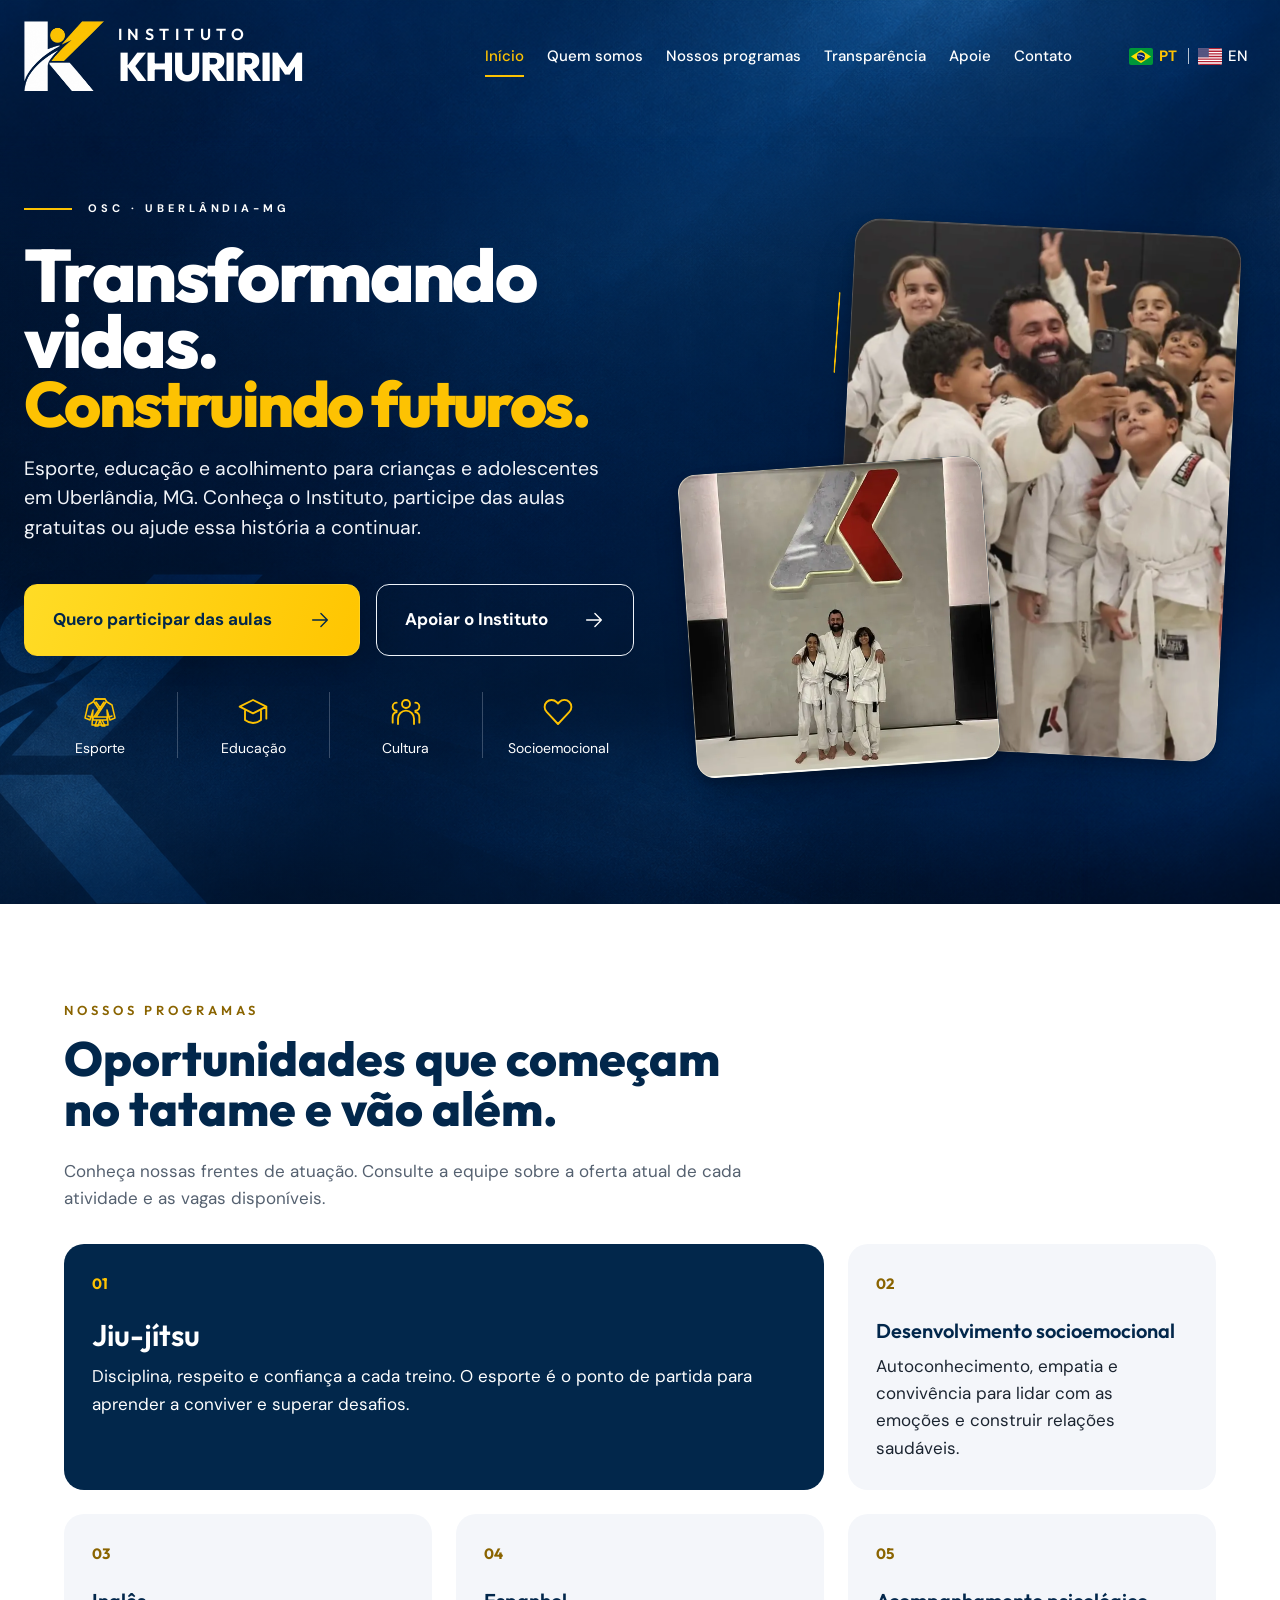
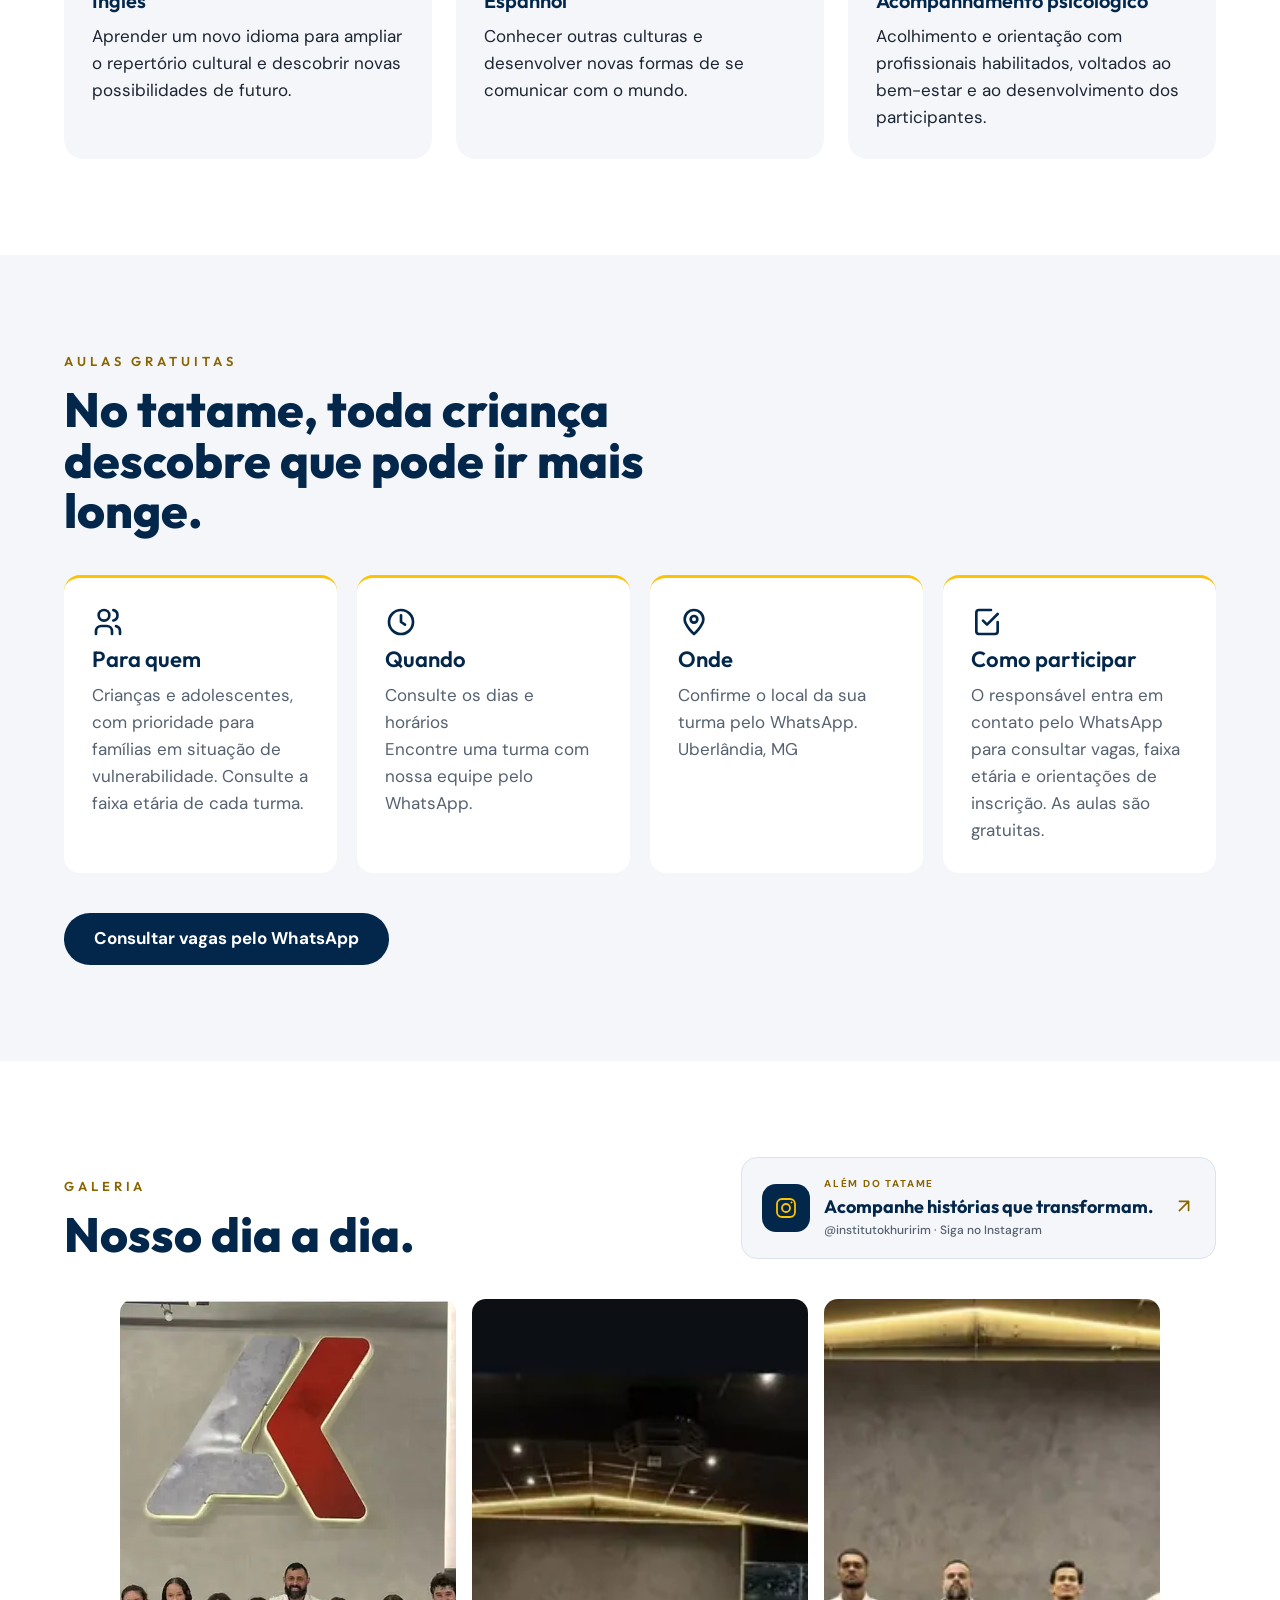
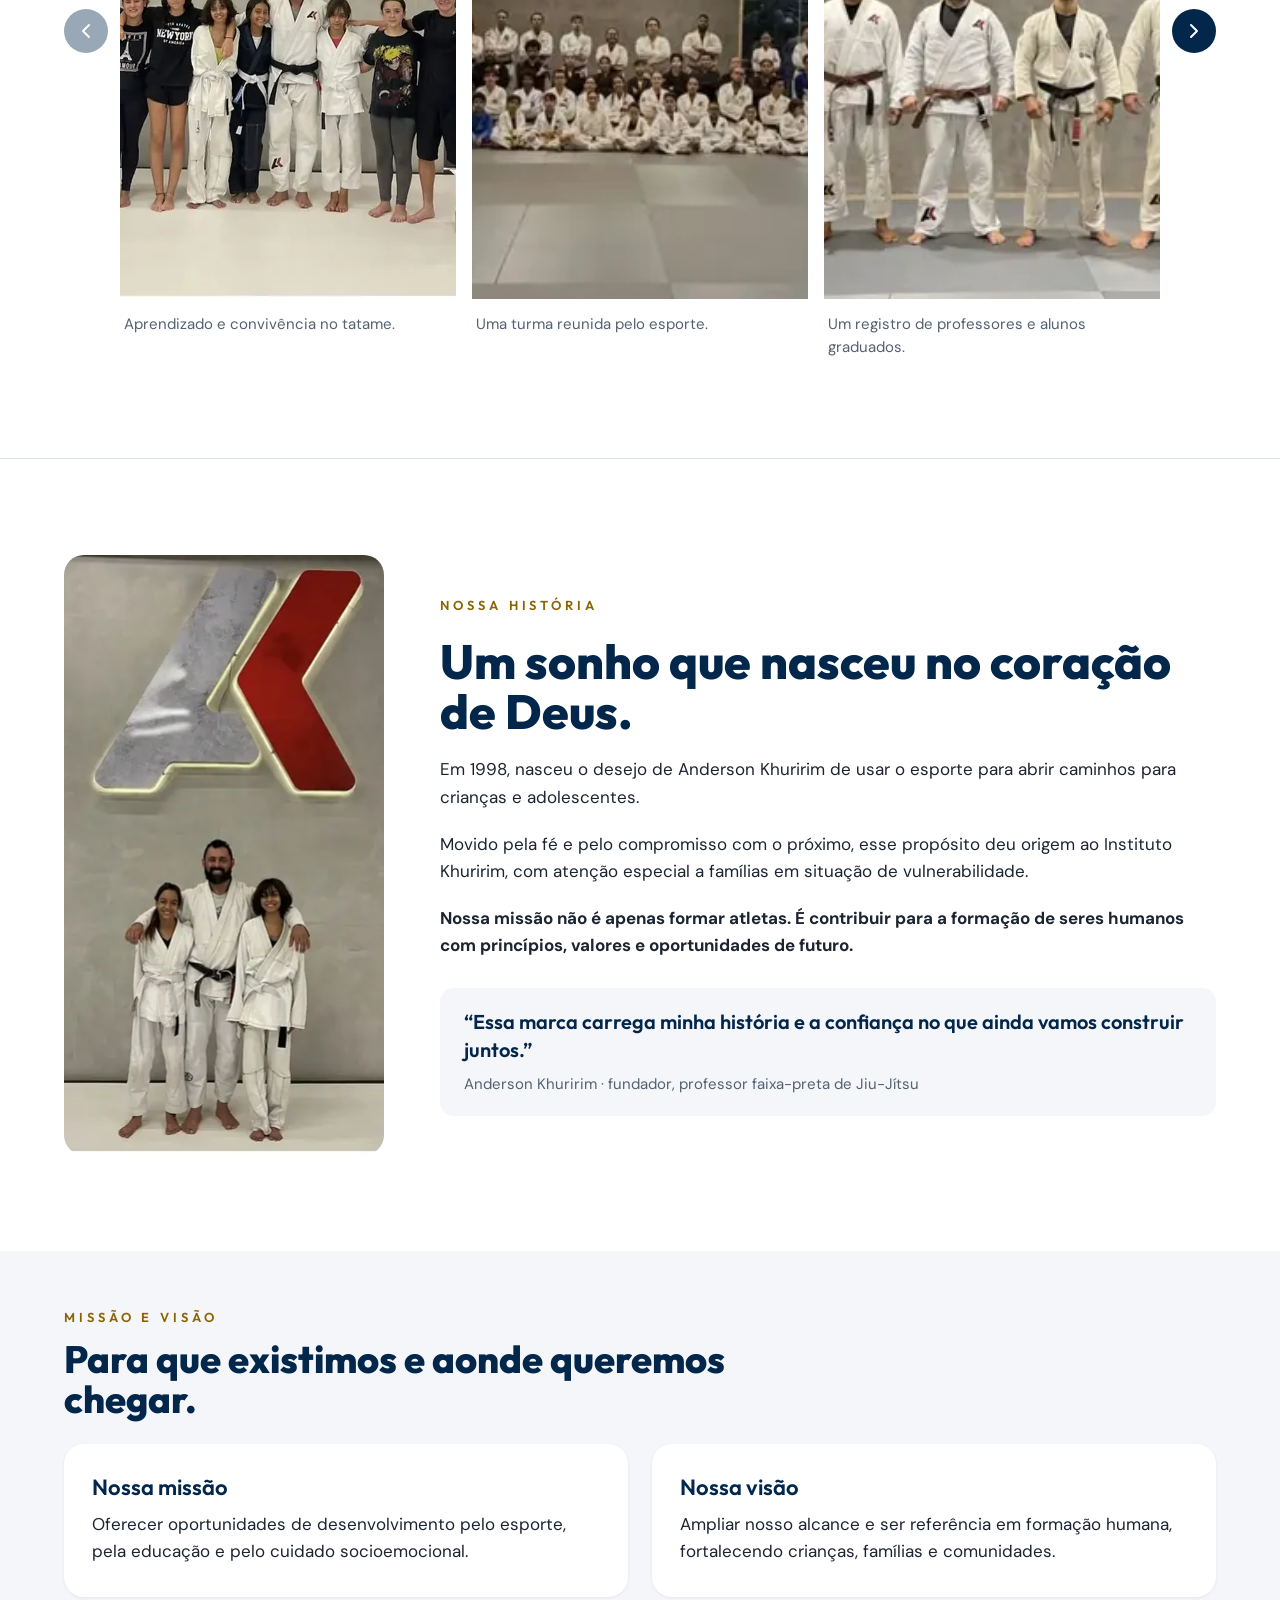
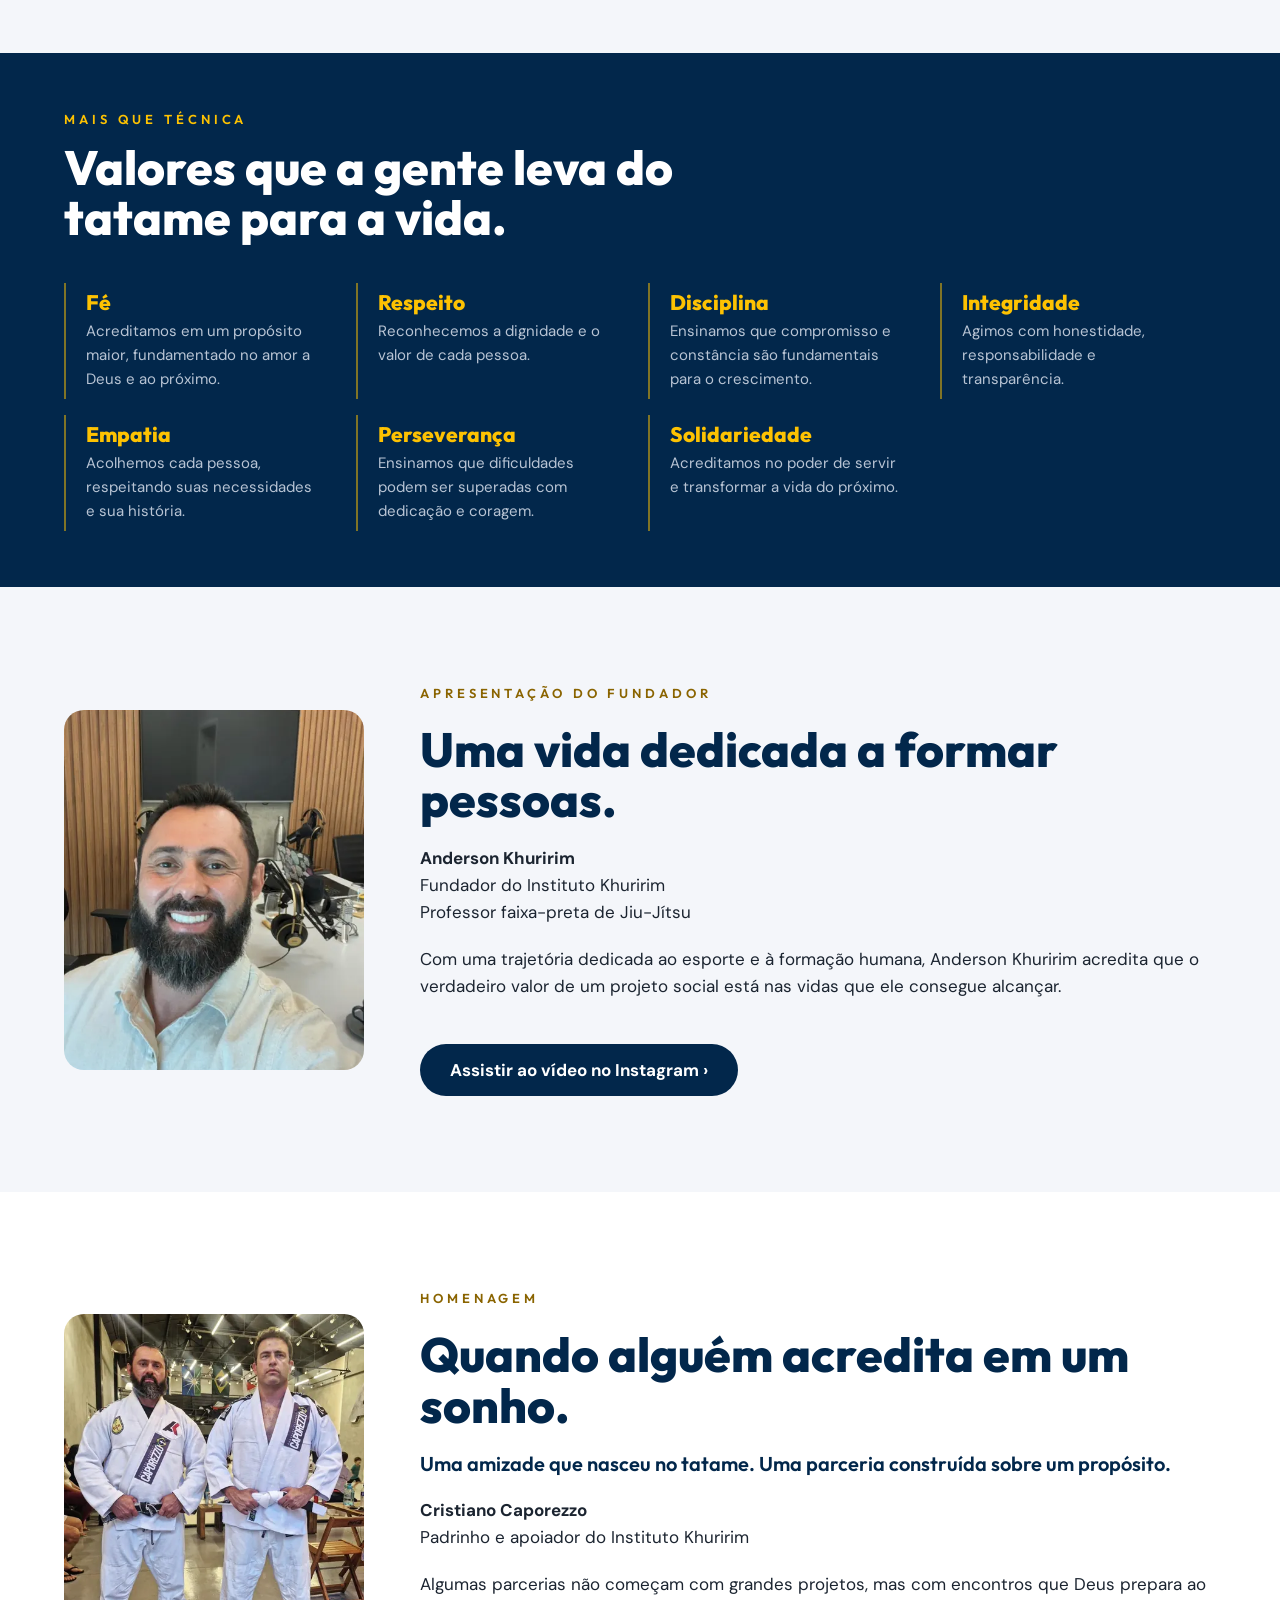
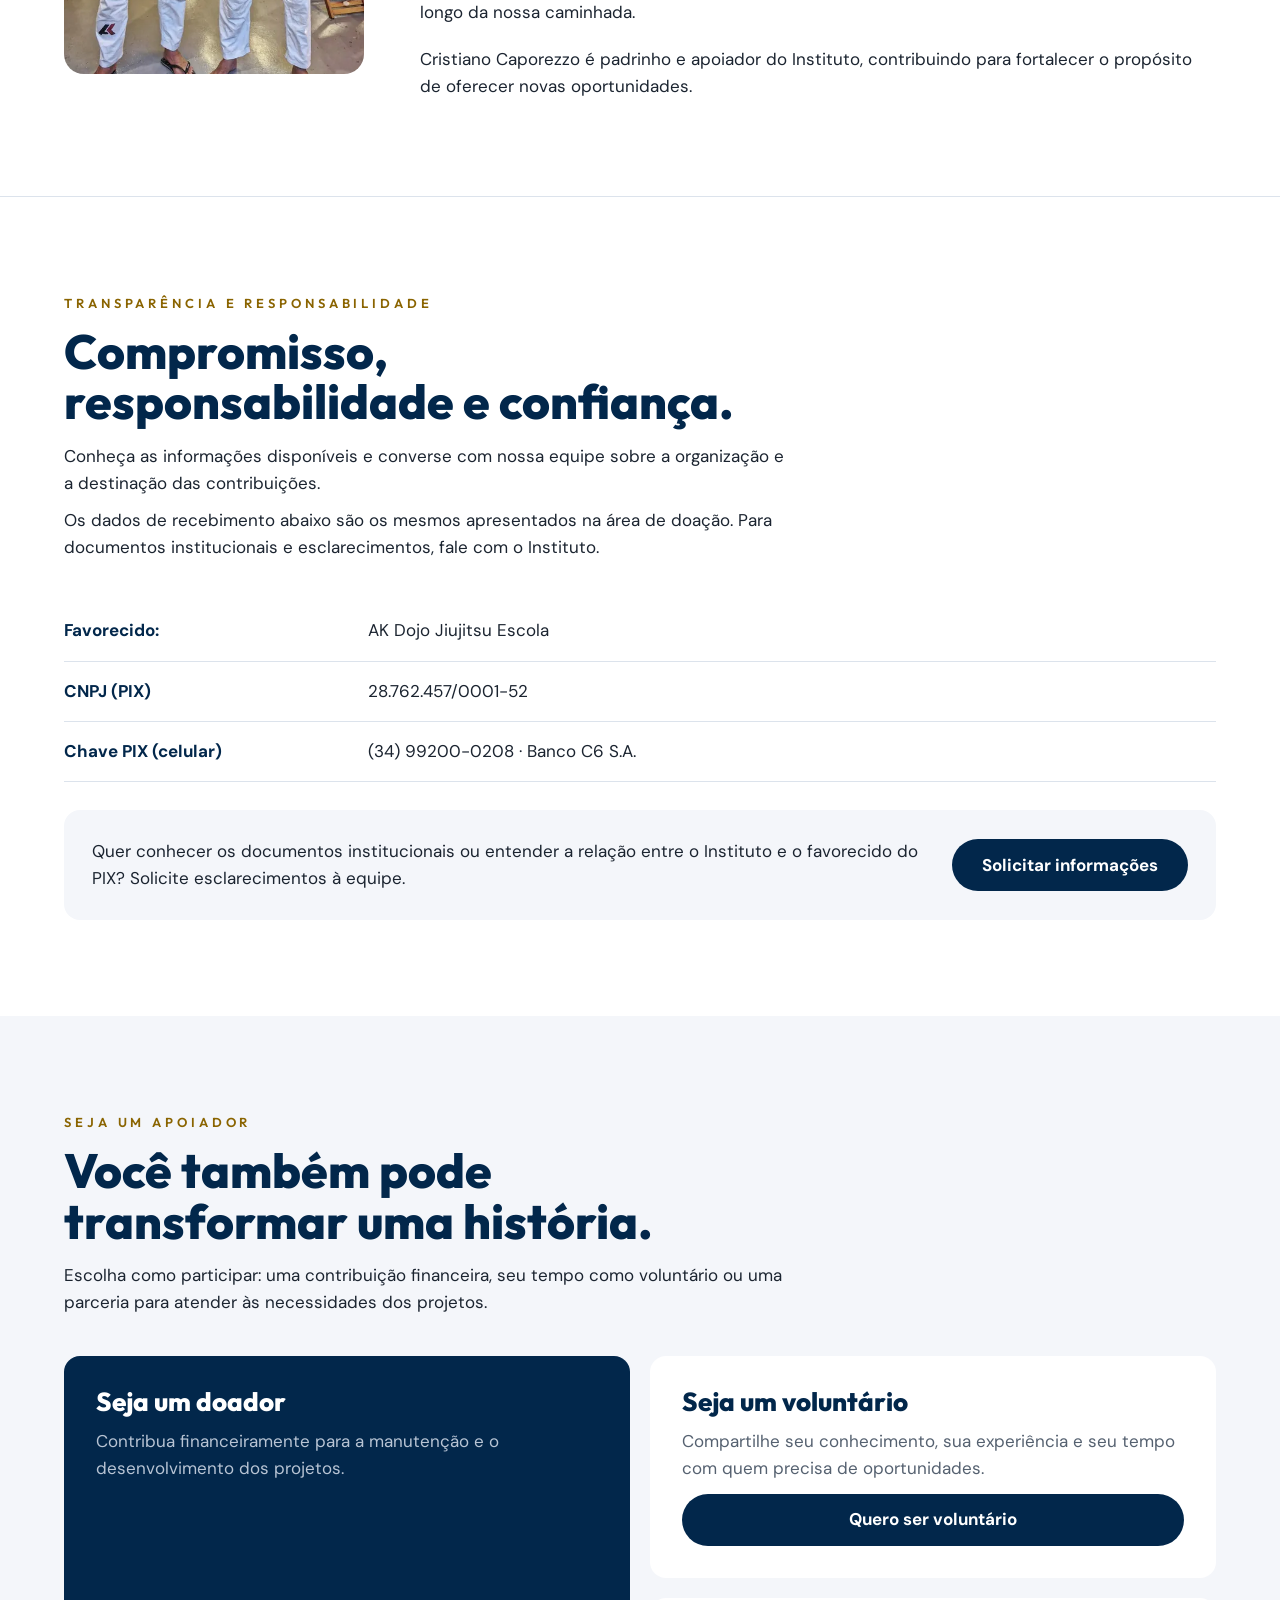
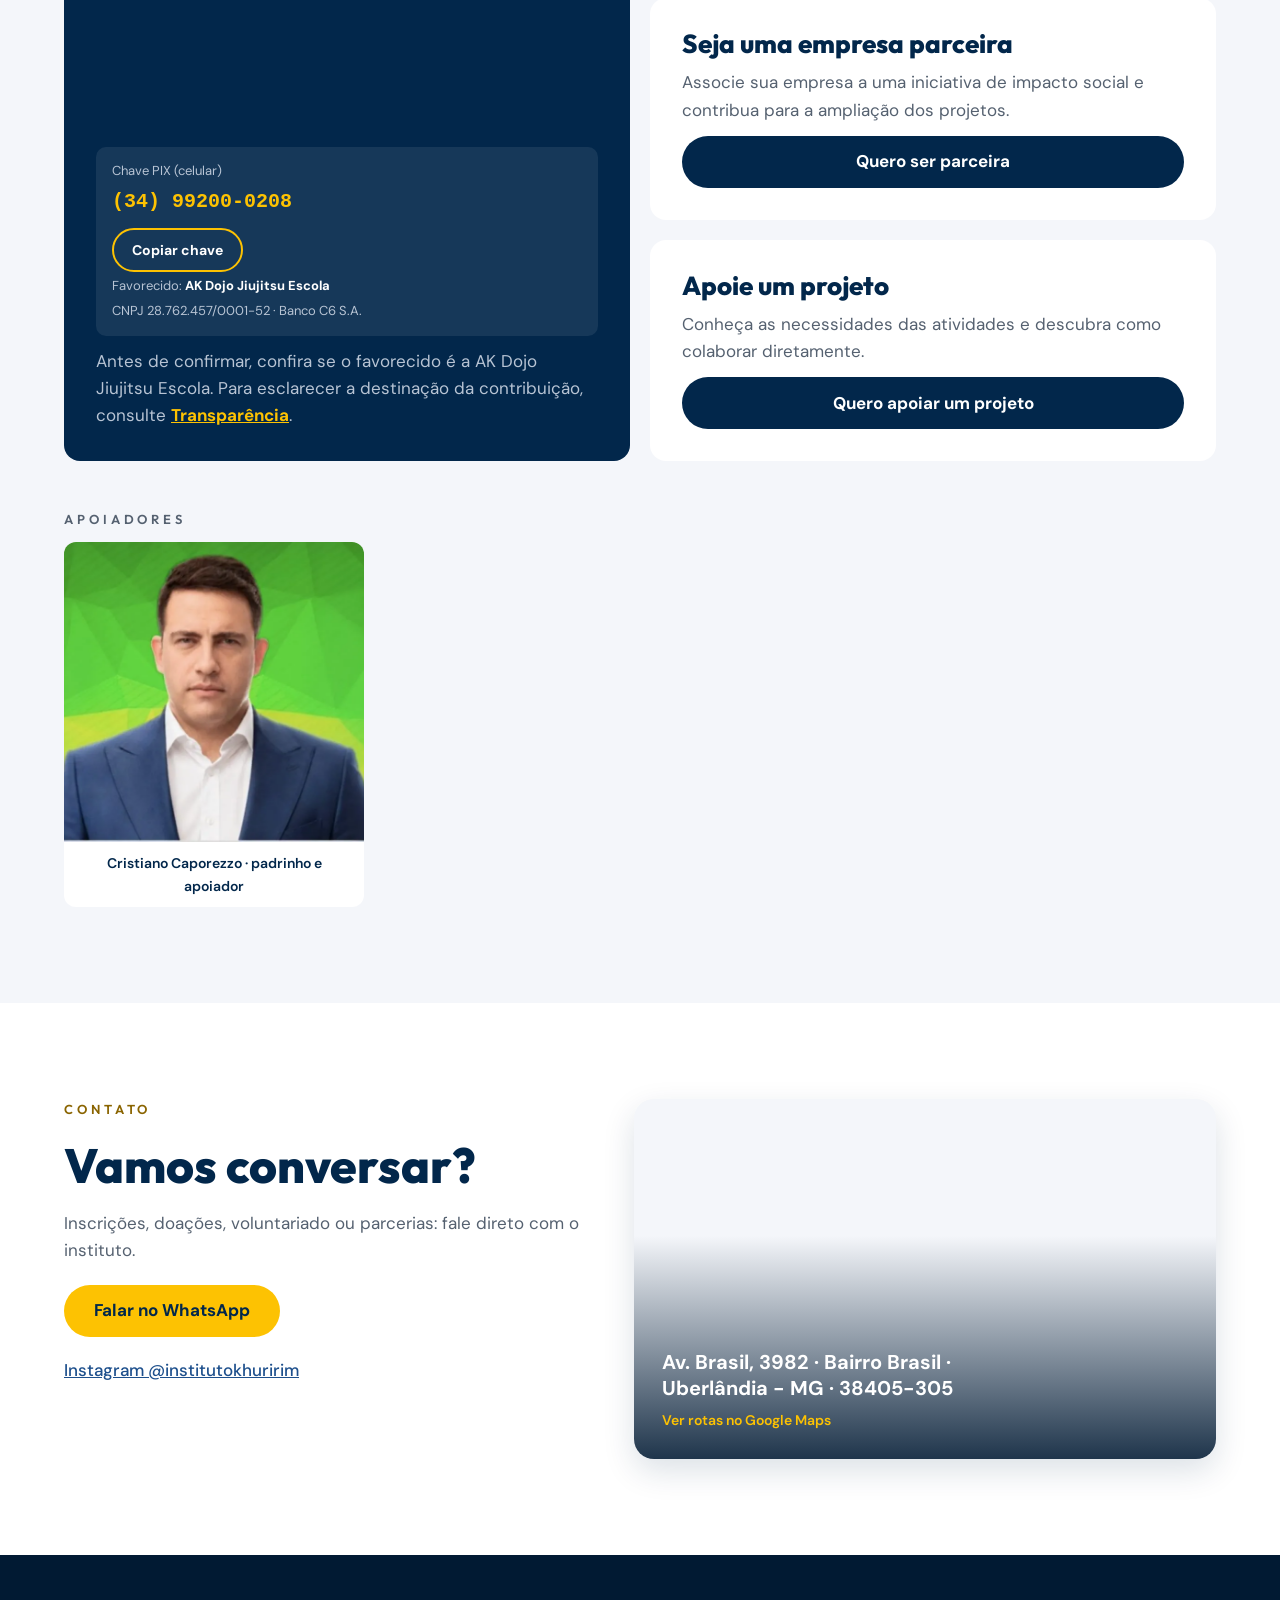
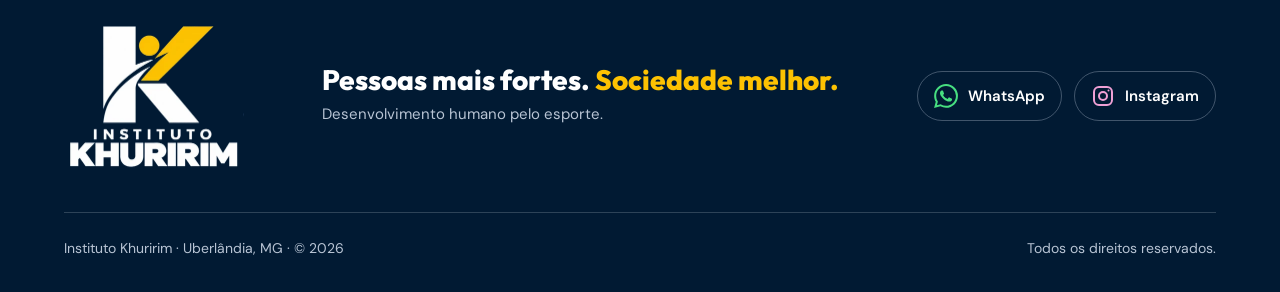
==== index.html @ 62360bbf "Melhora organização e conteúdo das seções do site" ====
<!doctype html>
<html lang="pt-BR"><head>
  <meta charset="utf-8">
  <meta name="viewport" content="width=device-width, initial-scale=1">
  <title data-i18n="text001">Instituto Khuririm · Transformando vidas. Construindo futuros.</title>
  <meta name="description" content="OSC de Uberlândia-MG que usa o esporte, a educação e o desenvolvimento socioemocional para transformar a vida de crianças e adolescentes." data-i18n-content="meta.description">
  <meta name="theme-color" content="#02274B">
  <link rel="canonical" href="https://institutokhuririm.com.br/">

  <!-- Compartilhamento (WhatsApp, Instagram, Facebook, LinkedIn, X) -->
  <meta property="og:type" content="website">
  <meta property="og:site_name" content="Instituto Khuririm">
  <meta property="og:locale" content="pt_BR">
  <meta property="og:url" content="https://institutokhuririm.com.br/">
  <meta property="og:title" content="Instituto Khuririm · Transformando vidas. Construindo futuros.">
  <meta property="og:description" content="Esporte, educação e desenvolvimento socioemocional para crianças e adolescentes em Uberlândia-MG.">
  <meta property="og:image" content="https://institutokhuririm.com.br/assets/img/brand/og-image.jpg">
  <meta property="og:image:width" content="1200">
  <meta property="og:image:height" content="630">
  <meta property="og:image:alt" content="Professores e alunos graduados do Instituto Khuririm no tatame">
  <meta name="twitter:card" content="summary_large_image">

  <link rel="icon" href="assets/img/brand/favicon.png" type="image/png">
  <link rel="apple-touch-icon" href="assets/img/brand/apple-touch-icon.png">
  <script type="application/ld+json">
  {
    "@context": "https://schema.org",
    "@type": "NGO",
    "name": "Instituto Khuririm",
    "url": "https://institutokhuririm.com.br/",
    "logo": "https://institutokhuririm.com.br/assets/img/brand/logo-completa.png",
    "description": "OSC de Uberlândia-MG que usa o esporte, a educação e o desenvolvimento socioemocional para transformar a vida de crianças e adolescentes.",
    "founder": { "@type": "Person", "name": "Anderson Khuririm" },
    "address": { "@type": "PostalAddress", "addressLocality": "Uberlândia", "addressRegion": "MG", "addressCountry": "BR" },
    "sameAs": ["https://www.instagram.com/institutokhuririm/"]
  }
  </script>
  <link rel="preload" href="assets/fonts/outfit.woff2" as="font" type="font/woff2" crossorigin="">
  <link rel="preload" href="assets/fonts/dm-sans.woff2" as="font" type="font/woff2" crossorigin="">
  <link rel="preload" as="image" href="assets/img/photos/primeira-foto.webp" imagesrcset="assets/img/photos/primeira-foto.webp 1200w" imagesizes="(min-width: 1600px) 650px, (max-width: 600px) calc(100vw - 64px), (max-width: 1000px) 70vw, (max-width: 1360px) calc(48vw - 46px), 608px" fetchpriority="high">
  <link rel="stylesheet" href="assets/css/base.css">
  <link rel="stylesheet" href="assets/css/layout.css">
  <link rel="stylesheet" href="assets/css/components.css">
  <link rel="stylesheet" href="assets/css/sections.css">
</head>
<body>
  <a class="skip-link" href="#conteudo" data-i18n="text002">Pular para o conteúdo</a>

  <header class="site-header">
    <div class="container header-inner">
      <a href="#inicio" class="brand">
        <span class="brand-symbol" aria-hidden="true">
          <img src="assets/img/brand/logo-completa.png" alt="" width="510" height="435">
        </span>
        <span class="brand-text"><span class="brand-small">INSTITUTO</span> <span class="brand-big">KHURIRIM</span></span>
      </a>
      <div class="language-switch" role="group" aria-label="Idioma" data-i18n-aria-label="language.label">
        <button type="button" data-language="pt" lang="pt" aria-label="Português" aria-pressed="true">
          <img class="language-flag" src="assets/img/flags/br.svg" alt="" width="24" height="17" aria-hidden="true">
          <span>PT</span>
        </button>
        <button type="button" data-language="en" lang="en" aria-label="English" aria-pressed="false">
          <img class="language-flag" src="assets/img/flags/us.svg" alt="" width="24" height="17" aria-hidden="true">
          <span>EN</span>
        </button>
      </div>
      <button type="button" class="menu-toggle" aria-expanded="false" aria-controls="menu" aria-label="Abrir menu">
        <span></span><span></span><span></span>
      </button>
      <nav id="menu" class="nav" aria-label="Principal" data-i18n-aria-label="accessibility.1">
        <a href="#inicio" data-i18n="text005">Início</a>
        <a href="#sobre" data-i18n="text006">Quem somos</a>
        <a href="#programas" data-i18n="text007">Nossos programas</a>
        <a href="#transparencia" data-i18n="text008">Transparência</a>
        <a href="#apoie" data-i18n="text009">Apoie</a>
        <a href="#contato" data-i18n="text010">Contato</a>
      </nav>
    </div>
  </header>

  <main id="conteudo">

<section id="inicio" class="hero section-dark">
      <div class="container hero-inner">
        <div class="hero-text">
          <p class="kicker kicker-light"><span class="line" aria-hidden="true"></span><span data-i18n="text011">OSC · UBERLÂNDIA-MG</span></p>
          <h1><span data-i18n="text012">Transformando vidas.</span> <span class="hl" data-i18n="text013">Construindo futuros.</span></h1>
          <div class="hero-lead">
            <p data-i18n="text014">Esporte, educação e acolhimento para crianças e adolescentes em Uberlândia, MG.</p>
            <p data-i18n="text015">Conheça o Instituto, participe das aulas gratuitas ou ajude essa história a continuar.</p>
          </div>
          <div class="actions">
            <a href="#aulas" class="btn btn-yellow"><span data-i18n="text016">Quero participar das aulas</span><svg viewBox="0 0 24 24" width="24" height="24" fill="none" stroke="currentColor" stroke-width="1.5" stroke-linecap="round" stroke-linejoin="round" aria-hidden="true" focusable="false"><path d="M4 12h16m-7-7 7 7-7 7"/></svg></a>
            <a href="#apoie" class="btn btn-outline"><span data-i18n="hero.support">Apoiar o Instituto</span><svg viewBox="0 0 24 24" width="24" height="24" fill="none" stroke="currentColor" stroke-width="1.5" stroke-linecap="round" stroke-linejoin="round" aria-hidden="true" focusable="false"><path d="M4 12h16m-7-7 7 7-7 7"/></svg></a>
          </div>
          <div class="hero-pillars" role="group" aria-label="Pilares" data-i18n-aria-label="accessibility.3">
            <ul class="pillars-list">
              <li><svg viewBox="0 0 32 32" width="32" height="32" fill="none" stroke="currentColor" stroke-width="1.5" stroke-linecap="round" stroke-linejoin="round" aria-hidden="true" focusable="false"><path d="m11 3-2 3-5 3-3 13 5 2 3-10-1 15h16l-1-15 3 10 5-2-3-13-5-3-2-3Z"/><path d="M11 3h10M10 6l6 9M22 6 12 21M12 6l5 7M20 6 10 21M9 21h14v3H9zM4 20l3 1m18 0 3-1M13 24l-2 6h3l2-6m0 0 2 6h3l-3-6"/></svg><span data-i18n="text018">Esporte</span></li>
              <li><svg viewBox="0 0 24 24" width="32" height="32" fill="none" stroke="currentColor" stroke-width="1.4" stroke-linecap="round" stroke-linejoin="round" aria-hidden="true" focusable="false"><path d="m2 8 10-5 10 5-10 5L2 8Zm4 3v7c4 3 8 3 12 0v-7M22 8v9"/></svg><span data-i18n="text019">Educação</span></li>
              <li><svg viewBox="0 0 24 24" width="32" height="32" fill="none" stroke="currentColor" stroke-width="1.4" stroke-linecap="round" stroke-linejoin="round" aria-hidden="true" focusable="false"><circle cx="12" cy="6" r="3"/><path d="M6 21v-4a6 6 0 0 1 12 0v4M5 5a3 3 0 0 0 0 6m14-6a3 3 0 0 1 0 6M2 20v-4a4 4 0 0 1 3-4m17 8v-4a4 4 0 0 0-3-4"/></svg><span data-i18n="text020">Cultura</span></li>
              <li><svg viewBox="0 0 24 24" width="32" height="32" fill="none" stroke="currentColor" stroke-width="1.4" stroke-linecap="round" stroke-linejoin="round" aria-hidden="true" focusable="false"><path d="M20.5 4.5a5.2 5.2 0 0 0-7.4 0L12 5.6l-1.1-1.1a5.2 5.2 0 0 0-7.4 7.4L12 21l8.5-9.1a5.2 5.2 0 0 0 0-7.4Z"/></svg><span data-i18n="text021">Socioemocional</span></li>
            </ul>
          </div>
        </div>
        <!-- Integração futura: trocar somente os src/srcset após validar os novos arquivos. -->
        <div class="hero-media">
          <span class="hero-frame" aria-hidden="true"></span>
          <div class="hero-photo hero-photo-main">
            <img src="assets/img/photos/primeira-foto.webp" srcset="assets/img/photos/primeira-foto.webp 1200w" sizes="(min-width: 1600px) 650px, (max-width: 600px) calc(100vw - 64px), (max-width: 1000px) 70vw, (max-width: 1360px) calc(48vw - 46px), 608px" alt="Professor do Instituto Khuririm tira uma selfie com crianças de kimono no tatame" width="1200" height="1099" fetchpriority="high" data-i18n-alt="accessibility.2">
          </div>
          <div class="hero-photo hero-photo-secondary">
            <img src="assets/img/photos/sobre-600.webp" alt="Professor faixa-preta com duas alunas de kimono diante do logotipo da academia" width="600" height="599" data-i18n-alt="accessibility.4">
          </div>
        </div>
      </div>
    </section>

<section id="programas" class="section">
      <div class="container">
        <header class="section-head">
          <p class="kicker" data-i18n="text086">NOSSOS PROGRAMAS</p>
          <h2 data-i18n="text087">Oportunidades que começam no tatame e vão além.</h2>
        </header>
        <p class="programs-intro" data-i18n="programs.availability">Conheça nossas frentes de atuação. Consulte a equipe sobre a oferta atual de cada atividade e as vagas disponíveis.</p>
        <div class="programs">
          <article class="mv-card">
            <span class="program-number" aria-hidden="true">01</span><h3 data-i18n="text088">Jiu-jítsu</h3>
            <p data-i18n="text089">Disciplina, respeito e confiança a cada treino. O esporte é o ponto de partida para aprender a conviver e superar desafios.</p></article>
          <article class="mv-card">
            <span class="program-number" aria-hidden="true">02</span><h3 data-i18n="text092">Desenvolvimento socioemocional</h3>
            <p data-i18n="text093">Autoconhecimento, empatia e convivência para lidar com as emoções e construir relações saudáveis.</p></article>
          <article class="mv-card">
            <span class="program-number" aria-hidden="true">03</span><h3 data-i18n="text096">Inglês</h3>
            <p data-i18n="text097">Aprender um novo idioma para ampliar o repertório cultural e descobrir novas possibilidades de futuro.</p></article>
          <article class="mv-card">
            <span class="program-number" aria-hidden="true">04</span><h3 data-i18n="text099">Espanhol</h3>
            <p data-i18n="text100">Conhecer outras culturas e desenvolver novas formas de se comunicar com o mundo.</p></article>
          <article class="mv-card">
            <span class="program-number" aria-hidden="true">05</span><h3 data-i18n="text102">Acompanhamento psicológico</h3>
            <p data-i18n="text103">Acolhimento e orientação com profissionais habilitados, voltados ao bem-estar e ao desenvolvimento dos participantes.</p></article>
        </div>
      </div>
    </section>

<section id="aulas" class="section section-mist">
      <div class="container">
        <header class="section-head">
          <p class="kicker" data-i18n="text105">AULAS GRATUITAS</p>
          <h2 data-i18n="text106">No tatame, toda criança descobre que pode ir mais longe.</h2>
        </header>
        <div class="cards">
          <article class="card">
            <svg viewBox="0 0 24 24" aria-hidden="true"><circle cx="9" cy="7" r="4"></circle><path d="M3 21v-2a4 4 0 0 1 4-4h4a4 4 0 0 1 4 4v2"></path><path d="M16 3.1a4 4 0 0 1 0 7.8"></path><path d="M21 21v-2a4 4 0 0 0-3-3.9"></path></svg>
            <h3 data-i18n="text107">Para quem</h3>
            <p data-i18n="text108">Crianças e adolescentes, com prioridade para famílias em situação de vulnerabilidade. Consulte a faixa etária de cada turma.</p>
          </article>
          <article class="card">
            <svg viewBox="0 0 24 24" aria-hidden="true"><circle cx="12" cy="12" r="9"></circle><path d="M12 7v5l3 2"></path></svg>
            <h3 data-i18n="text109">Quando</h3>
            <p><span data-i18n="text110">Consulte os dias e horários</span><br><span data-i18n="text111">Encontre uma turma com nossa equipe pelo WhatsApp.</span></p>
          </article>
          <article class="card">
            <svg viewBox="0 0 24 24" aria-hidden="true"><path d="M12 21s-7-6.2-7-11a7 7 0 0 1 14 0c0 4.8-7 11-7 11z"></path><circle cx="12" cy="10" r="2.5"></circle></svg>
            <h3 data-i18n="text112">Onde</h3>
            <p><span data-i18n="text113">Confirme o local da sua turma pelo WhatsApp.</span><br>Uberlândia, MG</p>
          </article>
          <article class="card">
            <svg viewBox="0 0 24 24" aria-hidden="true"><path d="M9 11l3 3 8-8"></path><path d="M20 12v7a2 2 0 0 1-2 2H6a2 2 0 0 1-2-2V5a2 2 0 0 1 2-2h9"></path></svg>
            <h3 data-i18n="text115">Como participar</h3>
            <p data-i18n="text116">O responsável entra em contato pelo WhatsApp para consultar vagas, faixa etária e orientações de inscrição. As aulas são gratuitas.</p>
          </article>
        </div>
        <a href="https://wa.me/5534992000208?text=Ol%C3%A1%21%20Quero%20inscrever%20uma%20crian%C3%A7a%20nas%20aulas%20do%20Instituto%20Khuririm." class="btn btn-navy" target="_blank" rel="noopener" data-i18n="text117">Consultar vagas pelo WhatsApp</a>
      </div>
    </section>

<section id="galeria" class="section">
      <div class="container">
        <header class="section-head section-head-row">
          <div>
            <p class="kicker" data-i18n="text118">GALERIA</p>
            <h2 data-i18n="text119">Nosso dia a dia.</h2>
          </div>
          <a class="gallery-instagram" href="https://www.instagram.com/institutokhuririm/" target="_blank" rel="noopener">
            <span class="gallery-instagram-icon" aria-hidden="true">
              <svg viewBox="0 0 24 24" width="24" height="24" fill="none" stroke="currentColor" stroke-width="1.8"><rect x="3" y="3" width="18" height="18" rx="5"></rect><circle cx="12" cy="12" r="4"></circle><circle cx="17.5" cy="6.5" r="1" fill="currentColor" stroke="none"></circle></svg>
            </span>
            <span class="gallery-instagram-copy">
              <span class="gallery-instagram-eyebrow" data-i18n="gallery.socialLabel">ALÉM DO TATAME</span>
              <span class="gallery-instagram-title" data-i18n="text120">Acompanhe histórias que transformam.</span>
              <span class="gallery-instagram-profile">@institutokhuririm <span aria-hidden="true">·</span> <span data-i18n="gallery.socialAction">Siga no Instagram</span></span>
            </span>
            <span class="gallery-instagram-arrow" aria-hidden="true"><svg viewBox="0 0 24 24" width="22" height="22" fill="none" stroke="currentColor" stroke-width="1.8" stroke-linecap="round" stroke-linejoin="round"><path d="M7 17 17 7M7 7h10v10"></path></svg></span>
          </a>
        </header>
        <div class="gallery-carousel" role="region" aria-label="Carrossel da galeria" data-i18n-aria-label="gallery.carousel">
          <button class="gallery-arrow" type="button" data-gallery-direction="-1" aria-label="Fotos anteriores" data-i18n-aria-label="gallery.previous">
            <svg viewBox="0 0 24 24" width="24" height="24" fill="none" stroke="currentColor" stroke-width="2" stroke-linecap="round" stroke-linejoin="round" aria-hidden="true"><path d="m15 18-6-6 6-6"></path></svg>
          </button>
          <div class="gallery" id="gallery-track">
            <div class="gallery-slide"><button class="gallery-image-button" type="button" aria-label="Ampliar foto" data-i18n-aria-label="gallery.openImage"><img src="assets/img/gallery/galeria-1.webp" srcset="assets/img/gallery/galeria-1-600.webp 600w, assets/img/gallery/galeria-1.webp 1200w" sizes="(max-width: 600px) 100vw, (max-width: 1000px) 50vw, 300px" alt="Professor e alunos do instituto posam juntos diante do logotipo da academia" width="480" height="600" loading="lazy" data-i18n-alt="accessibility.7"></button><p class="gallery-caption" data-i18n="gallery.caption0">Aprendizado e convivência no tatame.</p></div>
            <div class="gallery-slide"><button class="gallery-image-button" type="button" aria-label="Ampliar foto" data-i18n-aria-label="gallery.openImage"><img src="assets/img/gallery/galeria-2.webp" srcset="assets/img/gallery/galeria-2-600.webp 600w, assets/img/gallery/galeria-2.webp 1200w" sizes="(max-width: 600px) 100vw, (max-width: 1000px) 50vw, 300px" alt="Turma grande de alunos de kimono sentados no tatame" width="480" height="600" loading="lazy" data-i18n-alt="accessibility.8"></button><p class="gallery-caption" data-i18n="gallery.caption1">Uma turma reunida pelo esporte.</p></div>
            <div class="gallery-slide"><button class="gallery-image-button" type="button" aria-label="Ampliar foto" data-i18n-aria-label="gallery.openImage"><img src="assets/img/gallery/galeria-3.webp" srcset="assets/img/gallery/galeria-3-600.webp 600w, assets/img/gallery/galeria-3.webp 1200w" sizes="(max-width: 600px) 100vw, (max-width: 1000px) 50vw, 300px" alt="Professores e alunos graduados do instituto, de kimono, lado a lado no tatame" width="480" height="600" loading="lazy" data-i18n-alt="accessibility.9"></button><p class="gallery-caption" data-i18n="gallery.caption2">Um registro de professores e alunos graduados.</p></div>
            <div class="gallery-slide"><button class="gallery-image-button" type="button" aria-label="Ampliar foto" data-i18n-aria-label="gallery.openImage"><img src="assets/img/gallery/galeria-4.webp" srcset="assets/img/gallery/galeria-4-600.webp 600w, assets/img/gallery/galeria-4.webp 1200w" sizes="(max-width: 600px) 100vw, (max-width: 1000px) 50vw, 300px" alt="Professor sorridente com crianças de kimono em uma selfie" width="480" height="600" loading="lazy" data-i18n-alt="accessibility.10"></button><p class="gallery-caption" data-i18n="gallery.caption3">Proximidade que faz parte de cada treino.</p></div>
          </div>
          <button class="gallery-arrow" type="button" data-gallery-direction="1" aria-label="Próximas fotos" data-i18n-aria-label="gallery.next">
            <svg viewBox="0 0 24 24" width="24" height="24" fill="none" stroke="currentColor" stroke-width="2" stroke-linecap="round" stroke-linejoin="round" aria-hidden="true"><path d="m9 18 6-6-6-6"></path></svg>
          </button>
        </div>
        <dialog class="gallery-lightbox" aria-label="Imagem ampliada" data-i18n-aria-label="gallery.lightbox">
          <button class="gallery-lightbox-close" type="button" aria-label="Fechar imagem" data-i18n-aria-label="gallery.close">×</button>
          <img class="gallery-lightbox-image" alt="">
        </dialog>
      </div>
    </section>

<section id="sobre" class="section">
      <div class="container split">
        <div class="split-media">
          <img src="assets/img/photos/sobre.webp" srcset="assets/img/photos/sobre-600.webp 600w, assets/img/photos/sobre.webp 1200w" sizes="(max-width: 860px) 100vw, 480px" alt="Professor faixa-preta com duas alunas de kimono diante do logotipo da academia" width="480" height="600" loading="lazy" data-i18n-alt="accessibility.4">
        </div>
        <div class="split-text">
          <p class="kicker" data-i18n="text023">NOSSA HISTÓRIA</p>
          <h2 data-i18n="text024">Um sonho que nasceu no coração de Deus.</h2>
          <p data-i18n="text026">Em 1998, nasceu o desejo de Anderson Khuririm de usar o esporte para abrir caminhos para crianças e adolescentes.</p>
          <p data-i18n="text027">Movido pela fé e pelo compromisso com o próximo, esse propósito deu origem ao Instituto Khuririm, com atenção especial a famílias em situação de vulnerabilidade.</p>
          <p><strong data-i18n="text031">Nossa missão não é apenas formar atletas. É contribuir para a formação de seres humanos com princípios, valores e oportunidades de futuro.</strong></p>
          <blockquote class="quote">
            <p data-i18n="text032">“Essa marca carrega minha história e a confiança no que ainda vamos construir juntos.”</p>
            <cite data-i18n="text033">Anderson Khuririm · fundador, professor faixa-preta de Jiu-Jítsu</cite>
          </blockquote>
        </div>
      </div>
    </section>

<section id="missao" class="section section-mist">
      <div class="container">
        <header class="section-head">
          <p class="kicker" data-i18n="text034">MISSÃO E VISÃO</p>
          <h2 data-i18n="text035">Para que existimos e aonde queremos chegar.</h2>
          </header>
        <div class="mv">
          <article class="mv-card">
            <h3 data-i18n="text038">Nossa missão</h3>
            <p data-i18n="text039">Oferecer oportunidades de desenvolvimento pelo esporte, pela educação e pelo cuidado socioemocional.</p>
          </article>
          <article class="mv-card">
            <h3 data-i18n="text040">Nossa visão</h3>
            <p data-i18n="text041">Ampliar nosso alcance e ser referência em formação humana, fortalecendo crianças, famílias e comunidades.</p>
          </article>
        </div>
      </div>
    </section>

<section id="valores" class="section section-dark">
      <div class="container">
        <header class="section-head">
          <p class="kicker kicker-yellow" data-i18n="text042">MAIS QUE TÉCNICA</p>
          <h2 data-i18n="text043">Valores que a gente leva do tatame para a vida.</h2>
        </header>
        <div class="values">
          <div class="value"><h3 data-i18n="text044">Fé</h3><p data-i18n="text045">Acreditamos em um propósito maior, fundamentado no amor a Deus e ao próximo.</p></div>
          <div class="value"><h3 data-i18n="text046">Respeito</h3><p data-i18n="text047">Reconhecemos a dignidade e o valor de cada pessoa.</p></div>
          <div class="value"><h3 data-i18n="text048">Disciplina</h3><p data-i18n="text049">Ensinamos que compromisso e constância são fundamentais para o crescimento.</p></div>
          <div class="value"><h3 data-i18n="text050">Integridade</h3><p data-i18n="text051">Agimos com honestidade, responsabilidade e transparência.</p></div>
          <div class="value"><h3 data-i18n="text052">Empatia</h3><p data-i18n="text053">Acolhemos cada pessoa, respeitando suas necessidades e sua história.</p></div>
          <div class="value"><h3 data-i18n="text054">Perseverança</h3><p data-i18n="text055">Ensinamos que dificuldades podem ser superadas com dedicação e coragem.</p></div>
          <div class="value"><h3 data-i18n="text056">Solidariedade</h3><p data-i18n="text057">Acreditamos no poder de servir e transformar a vida do próximo.</p></div>
        </div>
      </div>
    </section>

<section id="fundador" class="section section-mist">
      <div class="container split">
        <div class="split-media">
          <img src="assets/img/photos/fundador.webp" srcset="assets/img/photos/fundador-600.webp 600w, assets/img/photos/fundador.webp 1200w" sizes="(max-width: 860px) 100vw, 480px" alt="Anderson Khuririm, fundador do Instituto Khuririm, sorrindo" width="480" height="600" loading="lazy" data-i18n-alt="accessibility.5">
        </div>
        <div class="split-text">
          <p class="kicker" data-i18n="text058">APRESENTAÇÃO DO FUNDADOR</p>
          <h2 data-i18n="text059">Uma vida dedicada a formar pessoas.</h2>
          <p><strong>Anderson Khuririm</strong><br><span data-i18n="text061">Fundador do Instituto Khuririm</span><br><span data-i18n="text062">Professor faixa-preta de Jiu-Jítsu</span></p>
          <p data-i18n="text063">Com uma trajetória dedicada ao esporte e à formação humana, Anderson Khuririm acredita que o verdadeiro valor de um projeto social está nas vidas que ele consegue alcançar.</p>
          <div class="actions founder-actions"><a class="btn btn-navy" href="https://www.instagram.com/reel/DedOoGSg82r/" target="_blank" rel="noopener" data-i18n="text066">Assistir ao vídeo no Instagram ›</a></div>
        </div>
      </div>
    </section>

<section id="padrinho" class="section">
      <div class="container split">
        <div class="split-media">
          <img src="assets/img/photos/padrinho.webp" srcset="assets/img/photos/padrinho-600.webp 600w, assets/img/photos/padrinho.webp 1200w" sizes="(max-width: 860px) 100vw, 480px" alt="Anderson Khuririm e Cristiano Caporezzo, de kimono, lado a lado na academia" width="480" height="600" loading="lazy" data-i18n-alt="accessibility.6">
        </div>
        <div class="split-text">
          <p class="kicker" data-i18n="text067">HOMENAGEM</p>
          <h2 data-i18n="text068">Quando alguém acredita em um sonho.</h2>
          <p class="subtitle" data-i18n="text069">Uma amizade que nasceu no tatame. Uma parceria construída sobre um propósito.</p>
          <p><strong>Cristiano Caporezzo</strong><br><span data-i18n="text071">Padrinho e apoiador do Instituto Khuririm</span></p>
          <p data-i18n="text072">Algumas parcerias não começam com grandes projetos, mas com encontros que Deus prepara ao longo da nossa caminhada.</p>
          <p data-i18n="text077">Cristiano Caporezzo é padrinho e apoiador do Instituto, contribuindo para fortalecer o propósito de oferecer novas oportunidades.</p>
        </div>
      </div>
    </section>

<section id="transparencia" class="section">
      <div class="container">
        <header class="section-head">
          <p class="kicker" data-i18n="text121">TRANSPARÊNCIA E RESPONSABILIDADE</p>
          <h2 data-i18n="text122">Compromisso, responsabilidade e confiança.</h2>
          <p data-i18n="text123">Conheça as informações disponíveis e converse com nossa equipe sobre a organização e a destinação das contribuições.</p>
          <p data-i18n="text124">Os dados de recebimento abaixo são os mesmos apresentados na área de doação. Para documentos institucionais e esclarecimentos, fale com o Instituto.</p>
        </header>
        <dl class="transp">
          <div><dt data-i18n="text151">Favorecido:</dt><dd>AK Dojo Jiujitsu Escola</dd></div>
          <div><dt>CNPJ (PIX)</dt><dd>28.762.457/0001-52</dd></div>
          <div><dt data-i18n="text148">Chave PIX (celular)</dt><dd>(34) 99200-0208 · Banco C6 S.A.</dd></div>
        </dl>
        <div class="transparency-contact">
          <p data-i18n="transparency.ask">Quer conhecer os documentos institucionais ou entender a relação entre o Instituto e o favorecido do PIX? Solicite esclarecimentos à equipe.</p>
          <a class="btn btn-navy" href="https://wa.me/5534992000208?text=Ol%C3%A1%21%20Gostaria%20de%20informa%C3%A7%C3%B5es%20sobre%20documentos%20institucionais%20e%20o%20favorecido%20do%20PIX." target="_blank" rel="noopener" data-i18n="transparency.action">Solicitar informações</a>
        </div>
      </div>
    </section>

<section id="apoie" class="section section-mist">
      <div class="container">
        <header class="section-head">
          <p class="kicker" data-i18n="text141">SEJA UM APOIADOR</p>
          <h2 data-i18n="text142">Você também pode transformar uma história.</h2>
          <p data-i18n="text145">Escolha como participar: uma contribuição financeira, seu tempo como voluntário ou uma parceria para atender às necessidades dos projetos.</p>
        </header>
        <div class="support">
          <article class="support-card support-card-dark">
            <h3 data-i18n="text146">Seja um doador</h3>
            <p data-i18n="text147">Contribua financeiramente para a manutenção e o desenvolvimento dos projetos.</p>
            <div class="pix">
              <span data-i18n="text148">Chave PIX (celular)</span>
              <strong id="pix-key-apoie" class="pix-key">(34) 99200-0208</strong>
              <button type="button" class="copy-btn" data-copy="#pix-key-apoie" data-copy-value="+5534992000208" data-i18n="text150">Copiar chave</button>
              <span><span data-i18n="text151">Favorecido:</span> <strong>AK Dojo Jiujitsu Escola</strong></span>
              <span>CNPJ 28.762.457/0001-52 · Banco C6 S.A.</span>
            </div>
            <p class="support-note"><span data-i18n="text154">Antes de confirmar, confira se o favorecido é a AK Dojo Jiujitsu Escola. Para esclarecer a destinação da contribuição, consulte</span> <a href="#transparencia" data-i18n="text155">Transparência</a>.</p>
          </article>
          <article class="support-card">
            <h3 data-i18n="text157">Seja um voluntário</h3>
            <p data-i18n="text158">Compartilhe seu conhecimento, sua experiência e seu tempo com quem precisa de oportunidades.</p>
            <a class="btn btn-navy" href="https://wa.me/5534992000208?text=Ol%C3%A1%21%20Quero%20ser%20volunt%C3%A1rio%20do%20Instituto%20Khuririm." target="_blank" rel="noopener" data-i18n="text159">Quero ser voluntário</a>
          </article>
          <article class="support-card">
            <h3 data-i18n="text160">Seja uma empresa parceira</h3>
            <p data-i18n="text161">Associe sua empresa a uma iniciativa de impacto social e contribua para a ampliação dos projetos.</p>
            <a class="btn btn-navy" href="https://wa.me/5534992000208?text=Ol%C3%A1%21%20Sou%20de%20uma%20empresa%20e%20quero%20ser%20parceira%20do%20Instituto%20Khuririm." target="_blank" rel="noopener" data-i18n="text162">Quero ser parceira</a>
          </article>
          <article class="support-card">
            <h3 data-i18n="text163">Apoie um projeto</h3>
            <p data-i18n="text164">Conheça as necessidades das atividades e descubra como colaborar diretamente.</p>
            <a class="btn btn-navy" href="https://wa.me/5534992000208?text=Ol%C3%A1%21%20Quero%20conhecer%20as%20necessidades%20dos%20projetos%20e%20apoiar%20um%20deles." target="_blank" rel="noopener" data-i18n="text165">Quero apoiar um projeto</a>
          </article>
        </div>

        <!-- PATROCINADORES: substitua cada placeholder pelo link e pela imagem do parceiro. -->
        <div class="sponsors">
          <p class="kicker kicker-muted" data-i18n="text166">APOIADORES</p>
          <div class="sponsors-carousel" role="region" aria-label="Apoiadores" data-i18n-aria-label="sponsors.carousel">
            <button class="sponsors-arrow" type="button" data-sponsors-direction="-1" aria-label="Apoiadores anteriores" data-i18n-aria-label="sponsors.previous">
              <svg viewBox="0 0 24 24" width="24" height="24" fill="none" stroke="currentColor" stroke-width="2" stroke-linecap="round" stroke-linejoin="round" aria-hidden="true"><path d="m15 18-6-6 6-6"></path></svg>
            </button>
            <div class="sponsors-grid" id="sponsors-track">
              <figure class="sponsor-card sponsor-slide"><img src="assets/img/photos/apoiador-1.webp" alt="Cristiano Caporezzo" width="350" height="350" loading="lazy"><figcaption data-i18n="text167">Cristiano Caporezzo · padrinho e apoiador</figcaption></figure>
              </div>
            <button class="sponsors-arrow" type="button" data-sponsors-direction="1" aria-label="Próximos apoiadores" data-i18n-aria-label="sponsors.next">
              <svg viewBox="0 0 24 24" width="24" height="24" fill="none" stroke="currentColor" stroke-width="2" stroke-linecap="round" stroke-linejoin="round" aria-hidden="true"><path d="m9 18 6-6-6-6"></path></svg>
            </button>
          </div>
        </div>
      </div>
    </section>

<section id="contato" class="section">
      <div class="container contact">
        <div class="contact-text">
          <p class="kicker" data-i18n="text171">CONTATO</p>
          <h2 data-i18n="text172">Vamos conversar?</h2>
          <p class="muted" data-i18n="text173">Inscrições, doações, voluntariado ou parcerias: fale direto com o instituto.</p>
          <a class="btn btn-yellow" href="https://wa.me/5534992000208?text=Ol%C3%A1%21%20Vim%20pelo%20site%20do%20Instituto%20Khuririm." target="_blank" rel="noopener" data-i18n="text174">Falar no WhatsApp</a>
          <ul class="contact-list">
            <li><a href="https://www.instagram.com/institutokhuririm/" target="_blank" rel="noopener">Instagram @institutokhuririm</a></li>
          </ul>
        </div>
        <div class="map">
          <iframe src="https://www.google.com/maps?q=Av.+Brasil%2C+3982%2C+Bairro+Brasil%2C+Uberl%C3%A2ndia+-+MG%2C+38405-305&amp;output=embed" loading="lazy" referrerpolicy="no-referrer-when-downgrade" aria-hidden="true" tabindex="-1"></iframe>
          <a class="map-link" href="https://www.google.com/maps/search/?api=1&amp;query=Av.+Brasil%2C+3982%2C+Bairro+Brasil%2C+Uberl%C3%A2ndia+-+MG%2C+38405-305" target="_blank" rel="noopener" aria-label="Abrir endereço no Google Maps" data-i18n-aria-label="contact.mapLink">
            <span class="map-address" data-i18n="text176">Av. Brasil, 3982 · Bairro Brasil · Uberlândia - MG · 38405-305</span>
            <span class="map-action" data-i18n="contact.mapAction">Ver rotas no Google Maps</span>
          </a>
        </div>
      </div>
    </section>
  </main>

  <footer class="site-footer">
    <div class="container">
      <div class="footer-top">
        <img src="assets/img/brand/logo-completa.webp" alt="Instituto Khuririm" width="180" height="154" loading="lazy">
        <div>
          <p class="footer-slogan"><span data-i18n="text177">Pessoas mais fortes.</span> <span class="hl" data-i18n="text178">Sociedade melhor.</span></p>
          <p class="footer-sub" data-i18n="text179">Desenvolvimento humano pelo esporte.</p>
        </div>
        <div class="footer-social">
          <a class="footer-social-link footer-social-whatsapp" href="https://wa.me/5534992000208?text=Ol%C3%A1%21%20Vim%20pelo%20site%20do%20Instituto%20Khuririm." target="_blank" rel="noopener" aria-label="Falar com o Instituto Khuririm no WhatsApp" data-i18n-aria-label="accessibility.11">
            <svg viewBox="0 0 24 24" width="30" height="30" aria-hidden="true" focusable="false"><path fill="currentColor" d="M17.472 14.382c-.297-.149-1.758-.867-2.03-.967-.273-.099-.471-.148-.67.15-.197.297-.767.966-.94 1.164-.173.199-.347.223-.644.075-.297-.15-1.255-.463-2.39-1.475-.883-.788-1.48-1.761-1.653-2.059-.173-.297-.018-.458.13-.606.134-.133.298-.347.446-.52.149-.174.198-.298.298-.497.099-.198.05-.371-.025-.52-.075-.149-.669-1.612-.916-2.207-.242-.579-.487-.5-.669-.51-.173-.008-.371-.01-.57-.01-.198 0-.52.074-.792.372-.272.297-1.04 1.016-1.04 2.479 0 1.462 1.065 2.875 1.213 3.074.149.198 2.096 3.2 5.077 4.487.709.306 1.262.489 1.694.625.712.227 1.36.195 1.871.118.571-.085 1.758-.719 2.006-1.413.248-.694.248-1.289.173-1.413-.074-.124-.272-.198-.57-.347m-5.421 7.403h-.004a9.87 9.87 0 01-5.031-1.378l-.361-.214-3.741.982.998-3.648-.235-.374a9.86 9.86 0 01-1.51-5.26c.001-5.45 4.436-9.884 9.888-9.884 2.64 0 5.122 1.03 6.988 2.898a9.825 9.825 0 012.893 6.994c-.003 5.45-4.437 9.884-9.885 9.884m8.413-18.297A11.815 11.815 0 0012.05 0C5.495 0 .16 5.335.157 11.892c0 2.096.547 4.142 1.588 5.945L.057 24l6.305-1.654a11.882 11.882 0 005.683 1.448h.005c6.554 0 11.89-5.335 11.893-11.893a11.821 11.821 0 00-3.48-8.413Z"></path></svg>
            <span>WhatsApp</span>
          </a>
          <a class="footer-social-link footer-social-instagram" href="https://www.instagram.com/institutokhuririm/" target="_blank" rel="noopener" aria-label="Visitar o Instagram do Instituto Khuririm" data-i18n-aria-label="accessibility.12">
            <svg viewBox="0 0 24 24" width="30" height="30" fill="none" stroke="currentColor" stroke-width="2" aria-hidden="true" focusable="false">
              <rect x="3" y="3" width="18" height="18" rx="5"></rect>
              <circle cx="12" cy="12" r="4"></circle>
              <circle cx="17.5" cy="6.5" r="1" fill="currentColor" stroke="none"></circle>
            </svg>
            <span>Instagram</span>
          </a>
        </div>
      </div>
      <div class="footer-bottom">
        <span><span data-i18n="text180">Instituto Khuririm · Uberlândia, MG · ©</span> <span id="ano">2026</span></span>
        <span data-i18n="footer.rights">Todos os direitos reservados.</span>
      </div>
    </div>
  </footer>

  <script src="assets/js/i18n.js" defer></script>
  <script src="assets/js/components/navigation.js" defer></script>
  <script src="assets/js/components/clipboard.js" defer></script>
  <script src="assets/js/components/carousels.js" defer></script>
  <script src="assets/js/components/lightbox.js" defer></script>
  <script src="assets/js/components/animations.js" defer></script>
  <script src="assets/js/main.js" defer></script>
</body>
</html>
---- assets/css/base.css ----
/* Fontes locais, tokens de marca, tipografia, foco e estilos globais. */

@font-face { font-family: 'Outfit'; font-style: normal; font-weight: 600 800; font-display: swap; src: url(../fonts/outfit.woff2) format('woff2'); unicode-range: U+0000-00FF, U+0131, U+0152-0153, U+02BB-02BC, U+02C6, U+02DA, U+02DC, U+0304, U+0308, U+0329, U+2000-206F, U+20AC, U+2122, U+2191, U+2193, U+2212, U+2215, U+FEFF, U+FFFD; }

@font-face { font-family: 'DM Sans'; font-style: normal; font-weight: 400 700; font-display: swap; src: url(../fonts/dm-sans.woff2) format('woff2'); unicode-range: U+0000-00FF, U+0131, U+0152-0153, U+02BB-02BC, U+02C6, U+02DA, U+02DC, U+0304, U+0308, U+0329, U+2000-206F, U+20AC, U+2122, U+2191, U+2193, U+2212, U+2215, U+FEFF, U+FFFD; }

:root {
  --azul: #02274B;
  --azul-noite: #011A33;
  --amarelo: #FDC202;
  --amarelo-hover: #FFD23F;
  --ouro-escuro: #8A6400;
  --branco: #FFFFFF;
  --nevoa: #F4F6FA;
  --gelo: #DCE3EC;
  --azul-gelo: #B8C4D4;
  --ardosia: #556170;
  --grafite: #1B2430;
  --link: #1D4F8C;

  --f-titulo: 'Outfit', system-ui, sans-serif;
  --f-texto: 'DM Sans', system-ui, sans-serif;
  --raio: 16px;
  --raio-lg: 20px;
  --max: 1200px;
}

*, *::before, *::after { box-sizing: border-box; }

html { scroll-behavior: smooth; scroll-padding-top: 84px; }

body {
  margin: 0;
  font-family: var(--f-texto);
  font-size: 17px;
  line-height: 1.6;
  color: var(--grafite);
  background: var(--branco);
  -webkit-font-smoothing: antialiased;
}

img { max-width: 100%; display: block; }

a { color: var(--link); }

a:hover { color: var(--azul); }

h1, h2, h3 { font-family: var(--f-titulo); margin: 0; line-height: 1.05; }

h2 { font-weight: 800; font-size: clamp(32px, 4vw, 48px); color: var(--azul); }

h3 { font-weight: 600; font-size: 22px; color: var(--azul); }

p { margin: 0; }

:focus-visible { outline: 3px solid var(--amarelo); outline-offset: 3px; border-radius: 4px; }

.hl { color: var(--amarelo); }

.muted { color: var(--ardosia); }

.skip-link {
  position: absolute; left: 16px; top: -60px; z-index: 100;
  background: var(--amarelo); color: var(--azul); padding: 10px 16px; border-radius: 8px; font-weight: 700;
}

.skip-link:focus { top: 12px; }

@media (prefers-reduced-motion: reduce) {
  html { scroll-behavior: auto; }
}
---- assets/css/layout.css ----
/* Cabeçalho e navegação. As regras são limitadas ao cabeçalho. */
html { --header-height: 112px; --header-compact-height: 80px; scroll-padding-top: calc(var(--header-compact-height) + 16px); }
.container { max-width: var(--max); margin: 0 auto; padding: 0 24px; }

.site-header {
  --header-current-height: var(--header-height);
  position: fixed;
  top: 0;
  right: 0;
  left: 0;
  z-index: 50;
  background: transparent;
  transition: background-color .2s, box-shadow .2s;
}
.site-header.is-scrolled { --header-current-height: var(--header-compact-height); }
.site-header.is-scrolled, .site-header.has-open-menu {
  background: rgba(1, 26, 51, .96);
  box-shadow: 0 8px 24px rgba(1, 18, 34, .16);
}
@supports (backdrop-filter: blur(12px)) {
  .site-header.is-scrolled, .site-header.has-open-menu { background: rgba(1, 26, 51, .92); backdrop-filter: blur(12px); }
}
.site-header .header-inner {
  max-width: 1296px;
  min-height: var(--header-current-height);
  display: flex;
  align-items: center;
  gap: 36px;
  transition: min-height .2s;
}
.site-header .brand {
  display: inline-flex;
  align-items: center;
  flex-shrink: 0;
  gap: 14px;
  color: var(--branco);
  text-decoration: none;
}
/* Recorte visual do símbolo no PNG oficial transparente, sem alterar o arquivo. */
.site-header .brand-symbol { position: relative; display: block; flex-shrink: 0; width: 80px; aspect-ratio: 314 / 274; overflow: hidden; transition: width .2s; }
.site-header .brand-symbol img { position: absolute; top: -7.66%; left: -35.35%; width: 162.42%; max-width: none; height: auto; }
.site-header .brand-text { display: flex; flex-direction: column; font-family: var(--f-titulo); line-height: 1; }
.site-header .brand-small { margin-bottom: 4px; font-size: 16px; font-weight: 600; letter-spacing: .34em; transition: font-size .2s; }
.site-header .brand-big { font-size: 40px; font-weight: 800; letter-spacing: -.035em; transition: font-size .2s; }
.site-header .nav {
  display: flex;
  align-items: center;
  justify-content: flex-end;
  flex: 1;
  gap: clamp(16px, 1.8vw, 24px);
  font-size: 15px;
  font-weight: 500;
}
.site-header .nav a {
  position: relative;
  padding: 14px 0;
  color: var(--branco);
  text-decoration: none;
  white-space: nowrap;
}
.site-header .nav a::after {
  content: '';
  position: absolute;
  right: 0;
  bottom: 5px;
  left: 0;
  height: 2px;
  background: var(--amarelo);
  transform: scaleX(0);
  transform-origin: left;
  transition: transform .2s;
}
.site-header .nav a:hover::after, .site-header .nav a:focus-visible::after, .site-header .nav a[aria-current="location"]::after { transform: scaleX(1); }
.site-header .nav a[aria-current="location"] { color: var(--amarelo); }
.site-header .language-switch {
  order: 2;
  display: flex;
  align-items: center;
  flex-shrink: 0;
  gap: 4px;
  padding-left: 12px;
  border-left: 0;
}
.site-header .language-switch button {
  display: inline-flex;
  align-items: center;
  justify-content: center;
  gap: 6px;
  min-width: 66px;
  min-height: 44px;
  padding: 8px;
  border: 0;
  border-radius: 4px;
  background: transparent;
  color: var(--branco);
  font: 500 15px var(--f-texto);
  cursor: pointer;
}
.site-header .language-flag { display: block; flex-shrink: 0; width: 24px; height: 17px; object-fit: cover; border-radius: 2px; }
.site-header .language-switch button + button { position: relative; }
.site-header .language-switch button + button::before {
  content: '';
  position: absolute;
  top: 14px;
  bottom: 14px;
  left: -2px;
  width: 1px;
  background: var(--azul-gelo);
}
.site-header .language-switch button[aria-pressed="true"] { color: var(--amarelo); font-weight: 700; }
.site-header .language-switch button:hover { background: rgba(255, 255, 255, .08); }
.site-header .menu-toggle {
  display: none;
  flex-direction: column;
  justify-content: center;
  align-items: center;
  flex-shrink: 0;
  gap: 5px;
  width: 48px;
  height: 48px;
  padding: 0;
  border: 1px solid rgba(184, 196, 212, .35);
  border-radius: 10px;
  background: transparent;
  cursor: pointer;
}
.site-header .menu-toggle span { width: 23px; height: 2px; border-radius: 2px; background: var(--branco); transition: transform .2s, opacity .2s; }
.site-header .menu-toggle[aria-expanded="true"] span:nth-child(1) { transform: translateY(7px) rotate(45deg); }
.site-header .menu-toggle[aria-expanded="true"] span:nth-child(2) { opacity: 0; }
.site-header .menu-toggle[aria-expanded="true"] span:nth-child(3) { transform: translateY(-7px) rotate(-45deg); }

@media (min-width: 1600px) {
  .site-header .header-inner { max-width: 1440px; }
}
@media (min-width: 1201px) {
  .site-header.is-scrolled .brand-symbol { width: 56px; }
  .site-header.is-scrolled .brand-big { font-size: 28px; }
  .site-header.is-scrolled .brand-small { font-size: 11px; }
}
@media (max-width: 1200px) and (min-width: 1001px) {
  .site-header .header-inner { gap: 20px; }
  .site-header .brand-symbol { width: 58px; }
  .site-header .brand-big { font-size: 25px; }
  .site-header .brand-small { font-size: 11px; }
  .site-header .nav { gap: 16px; font-size: 14px; }
  .site-header .language-switch { padding-left: 12px; }
}
@media (max-width: 1000px) {
  html { --header-height: 92px; --header-compact-height: 76px; }
  .site-header .header-inner { gap: 16px; }
  .site-header .brand-symbol { width: 58px; }
  .site-header .brand-big { font-size: 25px; }
  .site-header .brand-small { font-size: 11px; }
  .site-header .language-switch { order: 0; margin-left: auto; padding-left: 0; border-left: 0; }
  .site-header .menu-toggle { display: flex; }
  .site-header .nav {
    position: absolute;
    top: 100%;
    right: 0;
    left: 0;
    display: none;
    flex-direction: column;
    align-items: stretch;
    gap: 0;
    max-height: calc(100dvh - var(--header-current-height));
    overflow-y: auto;
    padding: 12px 24px 24px;
    background: #0b243e;
    border-bottom: 1px solid rgba(184, 196, 212, .3);
    box-shadow: 0 16px 24px rgba(1, 26, 51, .18);
  }
  .site-header .nav.is-open { display: flex; }
  .site-header .nav a { min-height: 48px; padding: 12px 0; border-bottom: 1px solid rgba(184, 196, 212, .16); }
}
@media (max-width: 600px) {
  html { --header-height: 80px; --header-compact-height: 72px; }
  .site-header .header-inner { padding-right: 18px; padding-left: 18px; gap: 10px; }
  .site-header .brand { gap: 9px; }
  .site-header .brand-symbol { width: 45px; }
  .site-header .brand-small { font-size: 9px; letter-spacing: .25em; }
  .site-header .brand-big { font-size: 20px; }
  .site-header .language-switch { gap: 0; }
  .site-header .language-switch button { min-width: 56px; gap: 4px; font-size: 13px; padding: 6px; }
  .site-header .language-flag { width: 20px; height: 14px; }
  .site-header .menu-toggle { width: 44px; height: 44px; }
}
@media (max-width: 359px) {
  .site-header .header-inner { padding-right: 12px; padding-left: 12px; gap: 6px; }
  .site-header .brand-big { font-size: 17px; }
  .site-header .brand-small { font-size: 8px; }
  .site-header .brand-symbol { width: 38px; }
  .site-header .language-switch button { min-width: 48px; padding: 4px; font-size: 12px; }
  .site-header .language-flag { width: 16px; height: 12px; }
}
@media (prefers-reduced-motion: reduce) {
  .site-header, .site-header .header-inner, .site-header .brand-symbol, .site-header .brand-small, .site-header .brand-big, .site-header .nav a::after, .site-header .menu-toggle span { transition: none; }
}

/* Rodapé e links sociais. */
.site-footer { background: var(--azul-noite); color: var(--gelo); padding: 64px 0 32px; }

.footer-top { display: flex; flex-wrap: wrap; justify-content: space-between; align-items: center; gap: 32px; margin-bottom: 40px; }

.footer-top img { width: 180px; height: auto; }

.footer-slogan { font-family: var(--f-titulo); font-weight: 800; font-size: 28px; line-height: 1.1; color: var(--branco); }

.footer-sub { margin-top: 6px; font-size: 15px; color: var(--azul-gelo); }

.footer-bottom {
  border-top: 1px solid rgba(220,227,236,.2); padding-top: 24px;
  display: flex; flex-wrap: wrap; justify-content: space-between; gap: 12px; font-size: 14px; color: var(--azul-gelo);
}

.footer-bottom a { color: var(--amarelo); }

.footer-social { display: flex; flex-wrap: wrap; align-items: center; gap: 12px; }
.footer-social-link { display: inline-flex; align-items: center; justify-content: center; gap: 10px; min-height: 48px; padding: 12px 16px; border: 1px solid rgba(184, 196, 212, .35); border-radius: 999px; color: var(--branco); text-decoration: none; font-size: 15px; font-weight: 600; transition: background .2s, border-color .2s; }
.footer-social-link svg { flex-shrink: 0; width: 24px; height: 24px; }
.footer-social-whatsapp svg { color: #47df80; }
.footer-social-instagram svg { color: #efa0d5; }
.footer-social-link:hover { color: var(--branco); border-color: var(--azul-gelo); background: rgba(255, 255, 255, .08); }
@media (prefers-reduced-motion: reduce) { .footer-social-link { transition: none; } }
@media print { .footer-social { display: none; } }
---- assets/css/components.css ----
/* Botões, cards, carrosséis, modal, PIX, redes sociais e animações. */

.btn {
  display: inline-flex; align-items: center; justify-content: center;
  min-height: 52px; padding: 0 28px; border-radius: 999px;
  font-weight: 700; text-decoration: none; border: 2px solid transparent;
  transition: background .2s, color .2s, transform .2s;
}

.btn:hover { transform: translateY(-1px); }

.btn-sm { min-height: 44px; padding: 0 20px; }

.btn-yellow { background: var(--amarelo); color: var(--azul); }

.btn-yellow:hover { background: var(--amarelo-hover); color: var(--azul); }

.btn-outline { border-color: var(--amarelo); color: var(--branco); }

.btn-outline:hover { background: var(--amarelo); color: var(--azul); }

.btn-navy { background: var(--azul); color: var(--branco); }

.btn-navy:hover { background: var(--azul-noite); color: var(--branco); }

.kicker {
  font-family: var(--f-titulo); font-weight: 600; font-size: 13px;
  letter-spacing: .3em; color: var(--ouro-escuro); margin-bottom: 12px;
  display: flex; align-items: center; gap: 14px;
}

.kicker-light { color: var(--gelo); font-family: var(--f-texto); font-weight: 500; }

.kicker-yellow { color: var(--amarelo); }

.kicker-muted { color: var(--ardosia); }

.kicker .line { width: 40px; height: 2px; background: var(--amarelo); }

.lead { font-size: 20px; line-height: 1.55; color: var(--gelo); max-width: 560px; }

.actions { display: flex; flex-wrap: wrap; gap: 14px; }

.quote { margin: 8px 0 0; padding: 20px 24px; background: var(--nevoa); border-radius: 14px; }

.quote p { font-family: var(--f-titulo); font-weight: 600; font-size: 20px; line-height: 1.4; color: var(--azul); }

.quote cite { display: block; margin-top: 8px; font-style: normal; font-size: 15px; color: var(--ardosia); }

.subtitle { font-family: var(--f-titulo); font-weight: 600; font-size: 20px; line-height: 1.35; color: var(--azul); }

.quote-long { padding: 28px 28px 24px; border-left: 4px solid var(--amarelo); }

.quote-long p { font-family: var(--f-texto); font-weight: 400; font-size: 17px; line-height: 1.65; color: var(--grafite); margin: 0; }

.quote-long p + p { margin-top: 12px; }

.quote-long cite { margin-top: 16px; font-weight: 700; color: var(--azul); }

.cards { display: grid; grid-template-columns: repeat(auto-fit, minmax(240px, 1fr)); gap: 20px; margin-bottom: 40px; }

.card { background: var(--branco); border-radius: var(--raio); padding: 28px; display: flex; flex-direction: column; gap: 10px; }

.card svg { width: 32px; height: 32px; fill: none; stroke: var(--azul); stroke-width: 2; stroke-linecap: round; stroke-linejoin: round; }

.card p { color: var(--ardosia); }

.mv-card { background: var(--branco); border-radius: var(--raio-lg); padding: 32px 28px; box-shadow: 0 1px 3px rgba(2,39,75,.08); }

.mv-card h3 { margin-bottom: 12px; }

.mv-card p { margin: 0; line-height: 1.6; }

.gallery-carousel { display: grid; grid-template-columns: auto minmax(0, 1fr) auto; align-items: center; gap: 12px; }

.gallery {
  display: grid; grid-auto-columns: calc((100% - 32px) / 3); grid-auto-flow: column; gap: 16px;
  overflow-x: auto; overscroll-behavior-x: contain; scroll-snap-type: x mandatory; scroll-behavior: smooth;
  scrollbar-width: none;
}

.gallery::-webkit-scrollbar { display: none; }

.gallery-slide { min-width: 0; overflow: hidden; border-radius: 14px; scroll-snap-align: start; }

.gallery-image-button { display: block; width: 100%; padding: 0; border: 0; background: transparent; cursor: zoom-in; }

.gallery img { width: 100%; aspect-ratio: 4 / 5; object-fit: cover; transition: transform .25s ease; }

.gallery-image-button:hover img, .gallery-image-button:focus-visible img { transform: scale(1.06); }

.gallery-arrow {
  display: grid; place-items: center; width: 44px; height: 44px; padding: 0; border: 0; border-radius: 50%;
  background: var(--azul); color: var(--branco); cursor: pointer; transition: background .2s, opacity .2s;
}

.gallery-arrow:hover:not(:disabled) { background: var(--azul-noite); }

.gallery-arrow:disabled { opacity: .4; cursor: default; }

.gallery-lightbox {
  position: fixed; width: min(92vw, 1000px); max-width: none; max-height: 90vh; padding: 48px 0 0;
  border: 0; background: transparent;
}

.gallery-lightbox::backdrop { background: rgba(1, 12, 24, .88); }

.gallery-lightbox-image { width: auto; max-width: 100%; max-height: 82vh; margin: 0 auto; object-fit: contain; }

.gallery-lightbox-close {
  position: absolute; top: 8px; right: 12px; width: 40px; height: 40px; border: 0; border-radius: 50%;
  background: rgba(1, 12, 24, .65); color: var(--branco); font: 32px/1 var(--f-texto); cursor: pointer;
}

@media (max-width: 600px) {
  .gallery { grid-auto-columns: 100%; }
}

@media (prefers-reduced-motion: reduce) {
  .gallery, .gallery img { scroll-behavior: auto; transition: none; }
}

.support-card { background: var(--branco); border-radius: var(--raio); padding: 32px; display: flex; flex-direction: column; gap: 12px; }

.support-card h3 { font-size: 26px; font-weight: 800; }

.support-card p { color: var(--ardosia); }

.support-card a { margin-top: auto; font-weight: 700; }

.support-card-dark { background: var(--azul); color: var(--branco); }

.support-card-dark h3 { color: var(--branco); }

.support-card-dark p { color: var(--azul-gelo); }

.support-card-dark p a { color: var(--amarelo); }

.pix { margin-top: auto; background: rgba(255,255,255,.08); border-radius: 10px; padding: 14px 16px; display: flex; flex-direction: column; gap: 4px; }

.pix span { font-size: 13px; color: var(--azul-gelo); }

.pix strong { color: var(--branco); }

.pix .pix-key { font-family: ui-monospace, monospace; font-size: 20px; color: var(--amarelo); }

.copy-btn {
  align-self: flex-start; margin-top: 6px; min-height: 44px; padding: 0 18px; border-radius: 999px;
  border: 2px solid var(--amarelo); background: transparent; color: var(--branco);
  font: 700 14px var(--f-texto); cursor: pointer;
}

.copy-btn:hover { background: var(--amarelo); color: var(--azul); }

.sponsors-carousel { display: grid; grid-template-columns: auto minmax(0, 1fr) auto; align-items: center; gap: 12px; }

.sponsors-grid {
  display: grid; grid-auto-columns: calc((100% - 32px) / 3); grid-auto-flow: column; gap: 16px;
  overflow-x: auto; overscroll-behavior-x: contain; scroll-snap-type: x mandatory; scroll-behavior: smooth;
  scrollbar-width: none;
}

.sponsors-grid::-webkit-scrollbar { display: none; }

.sponsor-slide { min-width: 0; scroll-snap-align: start; }

.sponsors-arrow {
  display: grid; place-items: center; width: 44px; height: 44px; padding: 0; border: 0; border-radius: 50%;
  background: var(--azul); color: var(--branco); cursor: pointer; transition: background .2s, opacity .2s;
}

.sponsors-arrow:hover:not(:disabled) { background: var(--azul-noite); }

.sponsors-arrow:disabled { opacity: .4; cursor: default; }

.sponsors-grid img { max-height: 64px; width: auto; margin: 0 auto; filter: grayscale(1); opacity: .85; transition: filter .2s, opacity .2s; }

.sponsors-grid a:hover img { filter: none; opacity: 1; }

.sponsor-card { margin: 0; border-radius: 12px; overflow: hidden; background: var(--branco); }

.sponsor-card img { display: block; width: 100%; height: auto; aspect-ratio: 1 / 1; object-fit: cover; max-height: none; filter: none; opacity: 1; }

.sponsor-card figcaption { padding: 10px 12px; font-size: 14px; font-weight: 600; color: var(--azul); text-align: center; }

.sponsor-ph {
  min-height: 88px; border: 2px dashed var(--azul-gelo); border-radius: 12px;
  display: flex; align-items: center; justify-content: center; color: var(--ardosia); font-size: 14px;
}

@media (max-width: 600px) {
  .sponsors-grid { grid-auto-columns: 100%; }
}

@media (prefers-reduced-motion: reduce) {
  .sponsors-grid { scroll-behavior: auto; }
}

.reveal { opacity: 0; transform: translateY(16px); transition: opacity .6s ease, transform .6s ease; }

.reveal.is-visible { opacity: 1; transform: none; }

@media (prefers-reduced-motion: reduce) {
  .reveal { opacity: 1; transform: none; transition: none; }

  .btn, .nav a::after { transition: none; }
}

.gallery-instagram {
  display: flex;
  align-items: center;
  gap: 14px;
  max-width: 100%;
  padding: 18px 20px;
  border: 1px solid var(--gelo);
  border-radius: 16px;
  background: var(--nevoa);
  color: var(--azul);
  text-decoration: none;
  transition: border-color .2s, background .2s, box-shadow .2s;
}

.gallery-instagram-icon {
  display: grid;
  place-items: center;
  width: 48px;
  height: 48px;
  flex-shrink: 0;
  border-radius: 14px;
  background: var(--azul);
  color: var(--amarelo);
}

.gallery-instagram-copy { display: flex; flex-direction: column; gap: 3px; min-width: 0; }

.gallery-instagram-eyebrow { color: var(--ouro-escuro); font-size: 10px; letter-spacing: .18em; }

.gallery-instagram-title { font-family: var(--f-titulo); font-size: 18px; line-height: 1.3; }

.gallery-instagram-profile { color: var(--ardosia); font-size: 12px; font-weight: 500; }

.gallery-instagram-arrow { flex-shrink: 0; font-size: 26px; line-height: 1; margin-left: 6px; color: var(--ouro-escuro); }

.gallery-instagram:hover { border-color: var(--ouro-escuro); background: #fff; box-shadow: 0 8px 24px rgba(2,39,75,.08); }

@media (max-width: 600px) {
  .gallery-instagram { width: 100%; padding: 16px; gap: 12px; }

  .gallery-instagram-icon { width: 40px; height: 40px; border-radius: 12px; }

  .gallery-instagram-title { font-size: 16px; }

  .gallery-instagram-profile { font-size: 11px; }

  .gallery-instagram-arrow { margin-left: auto; }
}

@media (prefers-reduced-motion: reduce) {
  .gallery-instagram { transition: none; }
}
---- assets/css/sections.css ----
/* Apresentação, história, programas, transparência, apoio e contato. */

.section { padding: 96px 0; }

.section-mist { background: var(--nevoa); }

.section-dark { background: var(--azul); color: var(--branco); }

.section-dark h2 { color: var(--branco); }

.section-head { max-width: 720px; margin-bottom: 40px; }

.section-head h2 + p { margin-top: 16px; }

.section-head p + p { margin-top: 10px; }

.section-head-row { max-width: none; display: flex; flex-wrap: wrap; justify-content: space-between; align-items: flex-end; gap: 16px; }

.section-head-row a { font-weight: 700; }

/* Hero e pilares: regras locais para preservar as demais seções. */
.hero {
  padding-top: 112px;
  position: relative;
  isolation: isolate;
  overflow: hidden;
  background-color: #021a33;
  background-image: url('../img/backgrounds/hero-background.png.png');
  background-repeat: no-repeat;
  background-size: cover;
  background-position: center bottom;
}
/* Preserva o fundo original. A camada inferior reduz seu K em 15% e escurece-o
   suavemente; as bordas se fundem à textura sem redesenhar o símbolo. */
.hero::before {
  content: '';
  position: absolute;
  bottom: 0;
  left: 0;
  width: 85%;
  height: 85%;
  z-index: -1;
  pointer-events: none;
  background-image: linear-gradient(rgba(1, 18, 35, .2), rgba(1, 18, 35, .2)), url('../img/backgrounds/hero-background.png.png');
  background-repeat: no-repeat;
  background-size: cover;
  background-position: center bottom;
  mask-image: linear-gradient(to right, #000 82%, transparent), linear-gradient(to bottom, transparent, #000 16%);
  mask-composite: intersect;
}
.hero .hero-inner {
  position: relative;
  display: grid;
  grid-template-columns: minmax(0, 1.08fr) minmax(0, 1fr);
  align-items: center;
  gap: 48px;
  max-width: 1360px;
  min-height: 792px;
  padding-top: 32px;
  padding-bottom: 52px;
}
.hero .hero-text { position: relative; z-index: 2; align-self: start; min-width: 0; padding-top: 56px; display: flex; flex-direction: column; gap: 24px; }
.hero .kicker { margin: 0; gap: 16px; color: var(--branco); font-size: 11px; font-weight: 700; letter-spacing: .36em; }
.hero .kicker .line { width: 48px; flex-shrink: 0; }
.hero h1 { font-size: clamp(56px, 5.8vw, 84px); font-weight: 800; line-height: .9; letter-spacing: -.035em; overflow-wrap: normal; }
.hero h1 > span { display: block; }
.hero h1 .hl { margin-top: -4px; font-size: .86em; line-height: 1.02; color: var(--amarelo); }
.hero .hero-lead { display: block; max-width: 600px; margin-top: -6px; }
.hero .hero-lead p { display: inline; margin: 0; color: #f1f4f9; font-size: clamp(18px, 1.52vw, 22px); line-height: 1.5; }
.hero .hero-lead p + p::before { content: ' '; }
.hero .actions { display: grid; grid-template-columns: 1.3fr 1fr; gap: 16px; width: 100%; max-width: 610px; margin-top: 18px; }
.hero .actions .btn { justify-content: space-between; gap: 14px; min-height: 72px; padding: 18px 28px; border-radius: 13px; font-size: 17px; line-height: 1.35; text-align: left; }
.hero .actions .btn svg { flex-shrink: 0; width: 22px; height: 22px; }
.hero .actions .btn-yellow { border: 1px solid #ffd323; background: linear-gradient(110deg, #ffdc26, #ffc500); box-shadow: 0 8px 24px rgba(0, 0, 0, .12); }
.hero .actions .btn-yellow:hover { background: var(--amarelo-hover); }
.hero .actions .btn-outline { border: 1px solid #eff4fa; background: rgba(1, 26, 51, .15); }
.hero .actions .btn-outline:hover { color: var(--azul); border-color: var(--amarelo); background: var(--amarelo); }
.hero .hero-pillars { width: 100%; max-width: 610px; margin-top: 12px; }
.hero .pillars-list { display: grid; grid-template-columns: repeat(4, minmax(0, 1fr)); gap: 0; margin: 0; padding: 0; list-style: none; }
.hero .pillars-list li { display: flex; flex-direction: column; align-items: center; justify-content: flex-start; gap: 11px; min-width: 0; padding: 4px 9px 0; text-align: center; color: var(--branco); font-size: 14px; line-height: 1.35; }
.hero .pillars-list li + li { border-left: 1px solid rgba(184, 196, 212, .3); }
.hero .pillars-list svg { flex-shrink: 0; width: 32px; height: 32px; color: var(--amarelo); }
.hero .hero-media { position: relative; isolation: isolate; min-width: 0; width: calc(100% - 16px); aspect-ratio: 1.02; margin-block: 20px; }
.hero .hero-frame {
  position: absolute;
  top: 12%;
  left: 27%;
  height: 15%;
  z-index: 0;
  width: 0;
  border-left: 2px solid var(--amarelo);
  border-radius: 2px;
  transform: rotate(4deg);
}
.hero .hero-frame::after { content: ''; position: absolute; top: 265%; left: -85px; width: 85px; height: 2px; border-radius: 2px; background: var(--amarelo); transform: rotate(-9deg); }
/* Um único recorte arredondado evita desencontro entre as bordas da foto e do cartão.
   Sombras de contato e ambiente diferenciam a altura de cada camada. */
.hero .hero-photo {
  position: absolute;
  overflow: hidden;
  border: 0;
  border-radius: clamp(18px, 2vw, 26px);
  background: #011a33;
  box-shadow: 0 4px 12px rgba(0, 8, 20, .16), 0 24px 48px -16px rgba(0, 8, 20, .42);
}
.hero .hero-photo::after { content: ''; position: absolute; inset: 0; border: 1px solid rgba(232, 240, 248, .2); border-radius: inherit; box-shadow: inset 0 1px 0 rgba(255, 255, 255, .12); pointer-events: none; }
.hero .hero-photo img { display: block; width: 100%; height: 100%; object-fit: cover; }
.hero .hero-photo-main { inset: 0 2% 3% 28%; z-index: 1; transform: rotate(3deg); }
.hero .hero-photo-main img { object-position: 48% 35%; }
.hero .hero-photo-secondary {
  left: 0;
  bottom: 0;
  z-index: 2;
  width: 55%;
  aspect-ratio: 600 / 599;
  border-radius: 18px;
  box-shadow: 0 3px 10px rgba(0, 8, 20, .2), 0 18px 32px -10px rgba(0, 8, 20, .48);
  transform: rotate(-4deg);
}
.hero .hero-photo-secondary::after { border-color: rgba(247, 243, 228, .58); }
/* A proporção original preserva o símbolo AK e as três pessoas. */
.hero .hero-photo-secondary img { object-position: center; }

/* Mantém duas colunas proporcionais em monitores amplos. */
@media (min-width: 1600px) {
  .hero .hero-inner { max-width: 1480px; min-height: 840px; gap: 56px; grid-template-columns: minmax(0, 1.12fr) minmax(0, 1fr); }
  .hero .hero-media { max-width: 650px; }
}
@media (max-width: 1200px) and (min-width: 1001px) {
  .hero .hero-inner { gap: 36px; min-height: 710px; }
  .hero .hero-text { padding-top: 36px; gap: 22px; }
  .hero h1 { font-size: 64px; }
  .hero .actions { gap: 12px; margin-top: 10px; }
  .hero .actions .btn { padding: 15px; font-size: 15px; }
  .hero .hero-pillars { margin-top: 8px; }
  .hero .pillars-list li { padding-right: 6px; padding-left: 6px; font-size: 12px; }
}
@media (max-width: 1000px) {
  .hero { padding-top: 92px; background-size: contain; }
  .hero::before { background-size: 100% 100%, contain; }
  .hero .hero-inner { grid-template-columns: 1fr; gap: 48px; min-height: 0; padding: 52px 32px 64px; }
  .hero .hero-text { max-width: 720px; padding-top: 0; }
  .hero h1 { max-width: 720px; font-size: clamp(56px, 8vw, 76px); }
  .hero .hero-lead { max-width: 660px; margin-top: 0; }
  .hero .actions { max-width: 610px; }
  .hero .hero-media { justify-self: center; width: 80%; max-width: 600px; }
}
@media (max-width: 600px) {
  .hero { padding-top: 80px; }
  .hero .hero-inner { gap: 36px; padding: 36px 22px 48px; }
  .hero .hero-text { gap: 22px; }
  .hero .kicker { gap: 12px; font-size: 9px; letter-spacing: .23em; }
  .hero .kicker .line { width: 32px; }
  .hero h1 { font-size: clamp(36px, 10.6vw, 60px); line-height: .96; letter-spacing: -.035em; }
  .hero h1 .hl { margin-top: 8px; font-size: .86em; line-height: 1.12; }
  .hero .hero-lead p { font-size: 17px; line-height: 1.6; }
  .hero .actions { grid-template-columns: 1fr; gap: 12px; margin-top: 4px; }
  .hero .actions .btn { min-height: 60px; padding: 16px 22px; font-size: 16px; }
  .hero .hero-pillars { margin-top: 8px; }
  .hero .pillars-list { grid-template-columns: repeat(2, minmax(0, 1fr)); row-gap: 22px; }
  .hero .pillars-list li { padding: 0 7px; gap: 9px; font-size: 12px; }
  .hero .pillars-list li:nth-child(3) { border-left: 0; }
  .hero .pillars-list svg { width: 30px; height: 30px; }
  .hero .hero-media { width: calc(100% - 12px); max-width: 400px; margin-block: 8px 16px; }
  .hero .hero-frame { border-radius: 21px; }
  .hero .hero-photo-secondary { border-radius: 16px; }
}
.split { display: flex; flex-wrap: wrap; align-items: center; gap: 56px; }

.split-media { flex: 1 1 320px; min-width: 0; }

.split-media img { width: 100%; aspect-ratio: 4 / 5; object-fit: cover; border-radius: var(--raio-lg); }

.split-text { flex: 999 1 480px; min-width: 0; display: flex; flex-direction: column; gap: 20px; }

.split-text .kicker { margin-bottom: 0; }

.founder-message { max-width: 760px; margin: 48px auto 0; }

.founder-message h3 { margin-bottom: 16px; }

.values { display: grid; grid-template-columns: repeat(auto-fit, minmax(220px, 1fr)); gap: 16px; }

.value { border: 1px solid rgba(220,227,236,.25); border-radius: var(--raio); padding: 24px; }

.value h3 { color: var(--amarelo); font-size: 24px; font-weight: 800; margin-bottom: 6px; }

.value p { color: var(--azul-gelo); }

.values-more { margin-top: 40px; font-size: 15px; color: var(--azul-gelo); }

.mv, .programs { display: grid; grid-template-columns: repeat(auto-fit, minmax(280px, 1fr)); gap: 24px; }

.programs .mv-card h3 { font-size: 20px; }

.programs .mv-card p + p { margin-top: 12px; }

.programs .mv-card { border: 1px solid var(--gelo); box-shadow: none; }

/* Programas e inscrição ganham prioridade na leitura. */
.programs-intro { max-width: 680px; margin: -16px 0 32px; color: var(--ardosia); }
.gallery-caption { padding: 14px 4px 4px; font-size: 15px; color: var(--ardosia); line-height: 1.5; }
.programs { grid-template-columns: repeat(3, minmax(0, 1fr)); }
.programs .mv-card { position: relative; padding: 28px; background: var(--nevoa); border: 0; }
.programs .mv-card:first-child { grid-column: span 2; background: var(--azul); color: var(--branco); }
.programs .mv-card:first-child h3 { color: var(--branco); font-size: 30px; }
.program-number { display: block; margin-bottom: 24px; font-family: var(--f-titulo); font-size: 15px; font-weight: 700; color: var(--ouro-escuro); }
.programs .mv-card:first-child .program-number { color: var(--amarelo); }
#aulas .cards { grid-template-columns: repeat(4, minmax(0, 1fr)); }
#aulas .card { border-top: 3px solid var(--amarelo); }
#missao { padding-top: 56px; padding-bottom: 56px; }
#missao .section-head { margin-bottom: 24px; }
#missao h2 { font-size: clamp(28px, 3vw, 38px); }
#valores { padding-top: 56px; padding-bottom: 56px; }
#valores .values { grid-template-columns: repeat(4, minmax(0, 1fr)); }
#valores .value { border: 0; border-left: 2px solid rgba(253,194,2,.5); border-radius: 0; padding: 8px 20px; }
#valores .value h3 { font-size: 21px; }
#valores .value p { font-size: 15px; }
#fundador .split-media, #padrinho .split-media { flex: 0 1 300px; }
#fundador .split-media img, #padrinho .split-media img { max-height: 360px; }
.transparency-contact { display: flex; align-items: center; flex-wrap: wrap; gap: 24px; margin-top: 28px; padding: 28px; border-radius: var(--raio); background: var(--nevoa); }
.transparency-contact p { flex: 1 1 320px; }
.transparency-contact .btn { flex-shrink: 0; }
.support { grid-template-columns: repeat(3, minmax(0, 1fr)); align-items: stretch; }
.support-card-dark { grid-column: 1; grid-row: span 3; }
.support .support-card:not(.support-card-dark) { grid-column: 2 / -1; }
.sponsors-carousel:has(.sponsor-slide:only-child) { grid-template-columns: minmax(0, 1fr); }
.sponsors-carousel:has(.sponsor-slide:only-child) .sponsors-arrow { display: none; }
.sponsors-grid:has(.sponsor-slide:only-child) { grid-auto-columns: minmax(0, 300px); }
@media (max-width: 1000px) {
  #aulas .cards, #valores .values { grid-template-columns: repeat(2, minmax(0, 1fr)); }
  .support { grid-template-columns: repeat(2, minmax(0, 1fr)); }
}
@media (max-width: 700px) {
  .programs { grid-template-columns: 1fr; }
  .programs .mv-card:first-child { grid-column: auto; }
  #aulas .cards, #valores .values, .support { grid-template-columns: 1fr; }
  .support .support-card, .support .support-card:not(.support-card-dark) { grid-column: auto; grid-row: auto; }
  #fundador .split-media, #padrinho .split-media { flex: 1 1 300px; }
  #fundador .split-media img, #padrinho .split-media img { max-height: 440px; }
  .transparency-contact { padding: 22px; }
}

.founder-ph { aspect-ratio: 4 / 5; border: 2px dashed var(--azul-gelo); border-radius: var(--raio-lg); display: grid; place-items: center; padding: 16px; text-align: center; color: var(--ardosia); font-size: 15px; }

.founder-actions { margin-top: 24px; }

.notfound { min-height: 100vh; display: flex; align-items: center; }

.notfound .container { display: flex; flex-direction: column; gap: 24px; align-items: flex-start; }

.notfound .brand { margin-bottom: 24px; }

.notfound-text { font-size: 18px; color: var(--gelo); max-width: 480px; }

.founder-video { margin-top: 24px; padding: 28px 16px; border: 2px dashed var(--azul-gelo); border-radius: var(--raio-lg); text-align: center; color: var(--ardosia); font-size: 15px; }

.section:not(.section-mist):not(.section-dark) + .section:not(.section-mist):not(.section-dark) { border-top: 1px solid var(--gelo); }

.transp { margin: 0; }

.transp > div { display: grid; gap: 4px; padding: 16px 0; border-bottom: 1px solid var(--gelo); }

.transp dt { font-weight: 700; color: var(--azul); }

.transp dd { margin: 0; color: var(--grafite); }

@media (min-width: 720px) {
  .transp > div { grid-template-columns: 280px 1fr; gap: 24px; align-items: baseline; }
}

.support { display: grid; grid-template-columns: repeat(auto-fit, minmax(min(100%, 400px), 1fr)); gap: 20px; }

.sponsors { margin-top: 48px; }

.contact { display: flex; flex-wrap: wrap; gap: 48px; }

.contact-text { flex: 1 1 360px; min-width: 0; display: flex; flex-direction: column; gap: 20px; align-items: flex-start; }

.contact-text .kicker { margin-bottom: 0; }

.contact-list { list-style: none; margin: 0; padding: 0; display: flex; flex-direction: column; gap: 10px; font-weight: 500; }

.map {
  position: relative; flex: 1 1 420px; min-width: 0; height: 360px; min-height: 320px;
  border-radius: var(--raio-lg); background: var(--nevoa); overflow: hidden; isolation: isolate;
  box-shadow: 0 12px 32px rgba(2,39,75,.14);
}

.map iframe { position: absolute; inset: 0; width: 100%; height: 100%; border: 0; pointer-events: none; }

.map-link {
  position: absolute; inset: 0; z-index: 1; display: flex; flex-direction: column; justify-content: flex-end;
  gap: 8px; padding: 28px; background: linear-gradient(180deg, transparent 38%, rgba(1,26,51,.88) 100%);
  color: var(--branco); text-decoration: none; transition: background .2s;
}

.map-link:hover { color: var(--branco); background: linear-gradient(180deg, rgba(1,26,51,.06) 24%, rgba(1,26,51,.94) 100%); }

.map-link:focus-visible { outline-offset: -5px; border-radius: var(--raio-lg); }

.map-address { max-width: 28ch; font-size: 20px; font-weight: 700; line-height: 1.3; }

.map-action { font-size: 14px; font-weight: 600; color: var(--amarelo); }

@media (max-width: 860px) {
  .section { padding: 72px 0; }



  .pillars-list { justify-content: center; font-size: 15px; }
}
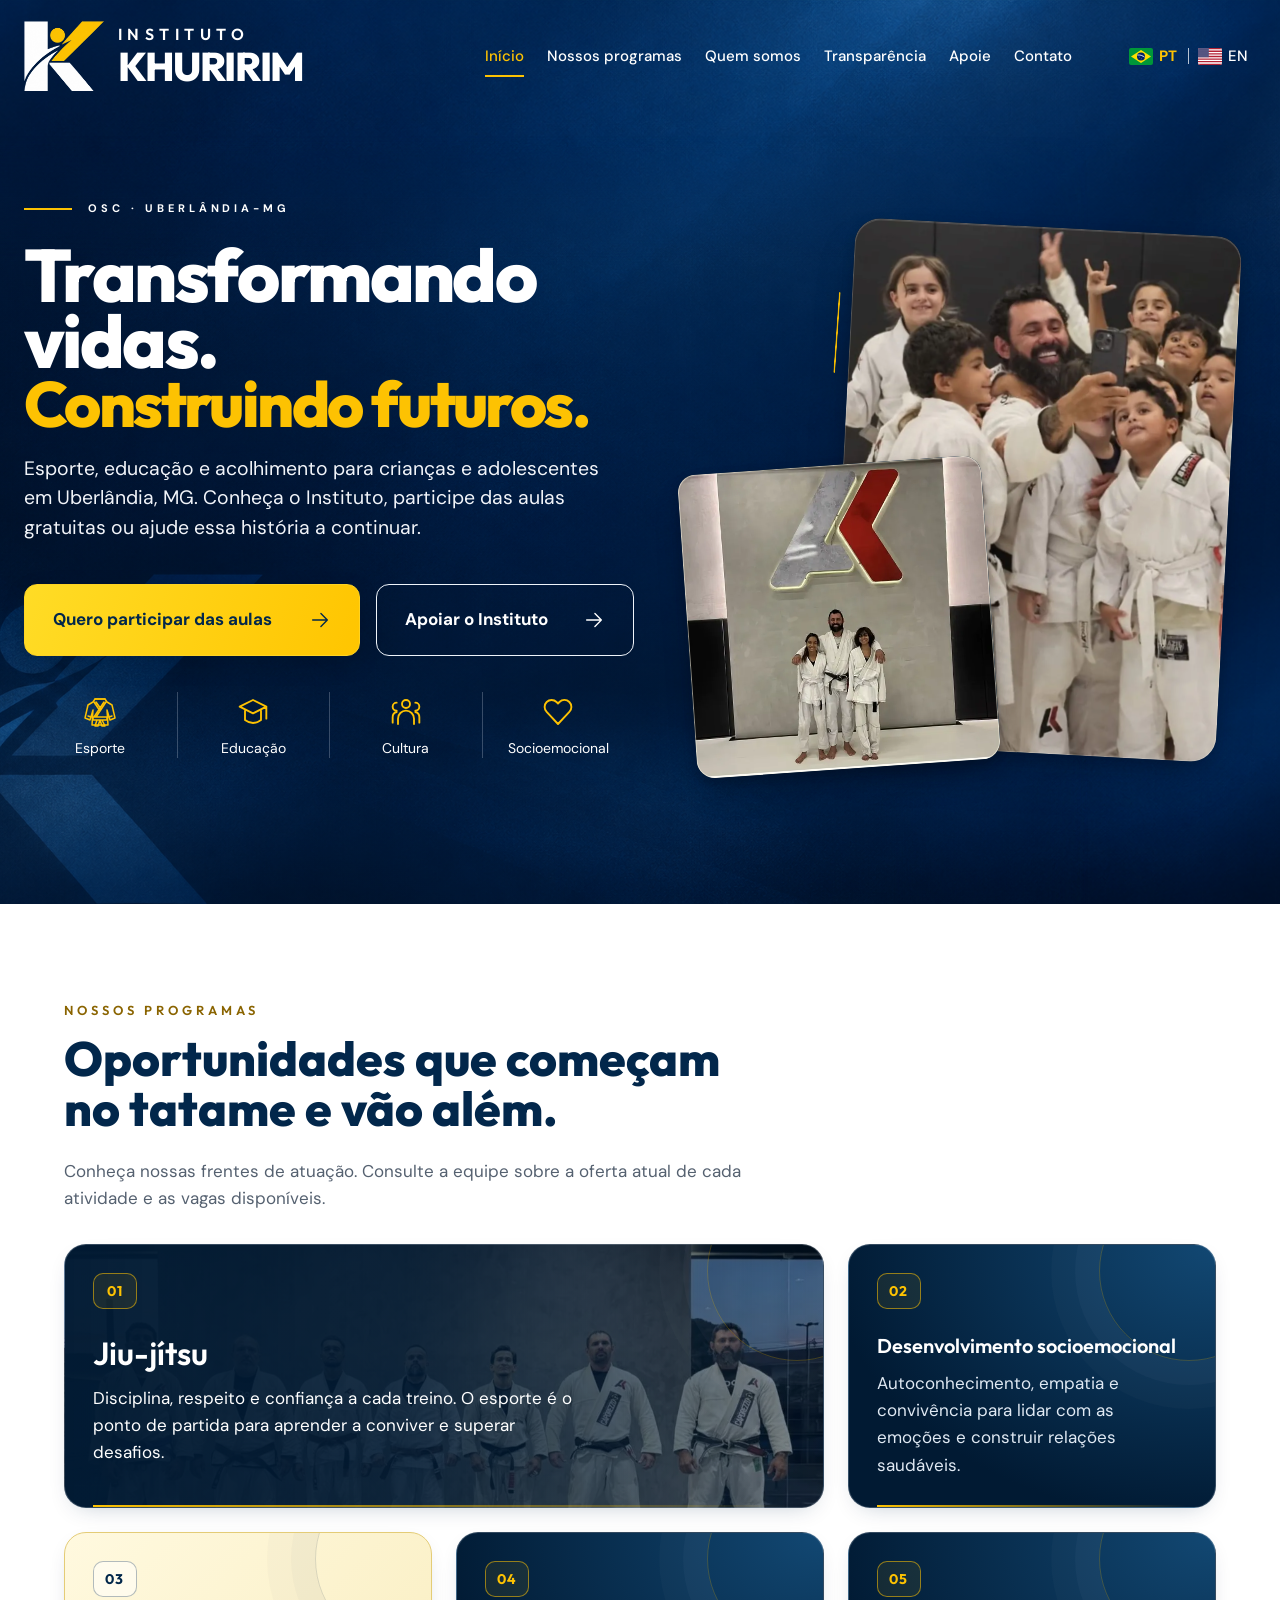
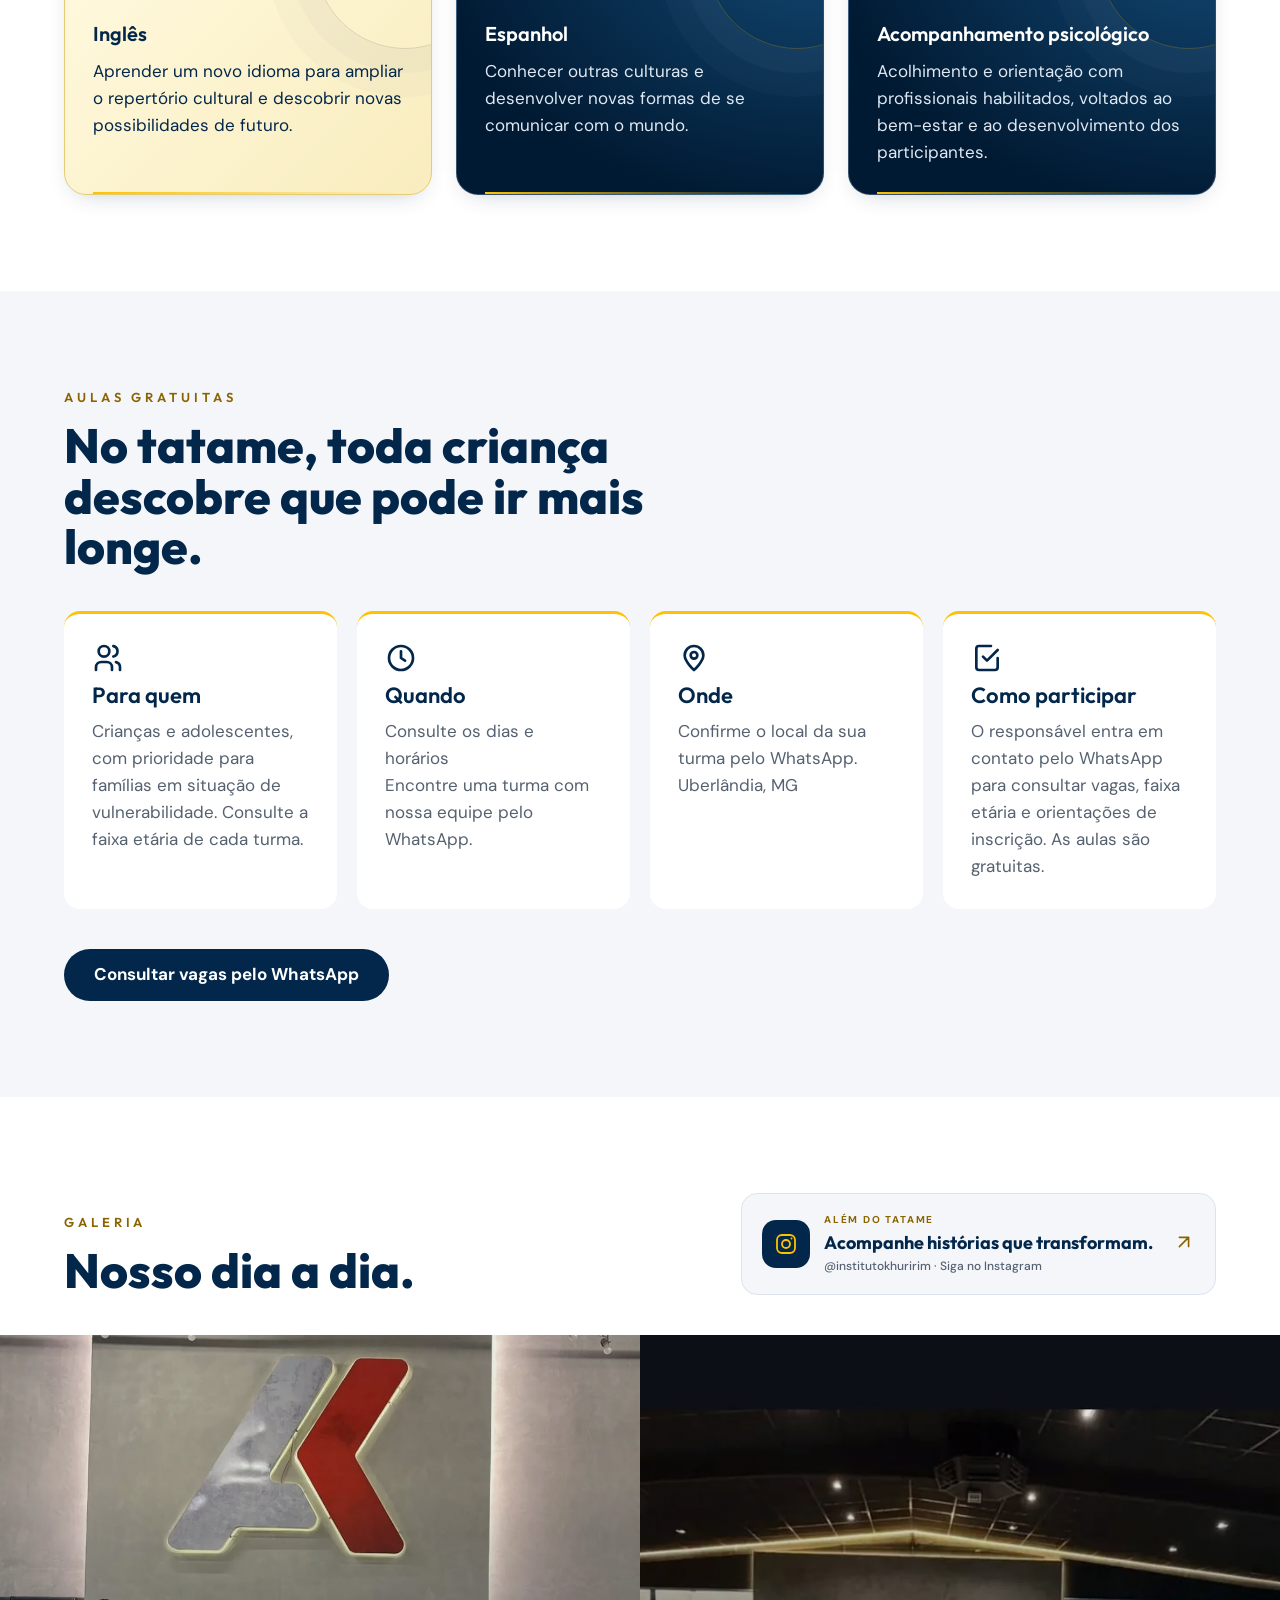
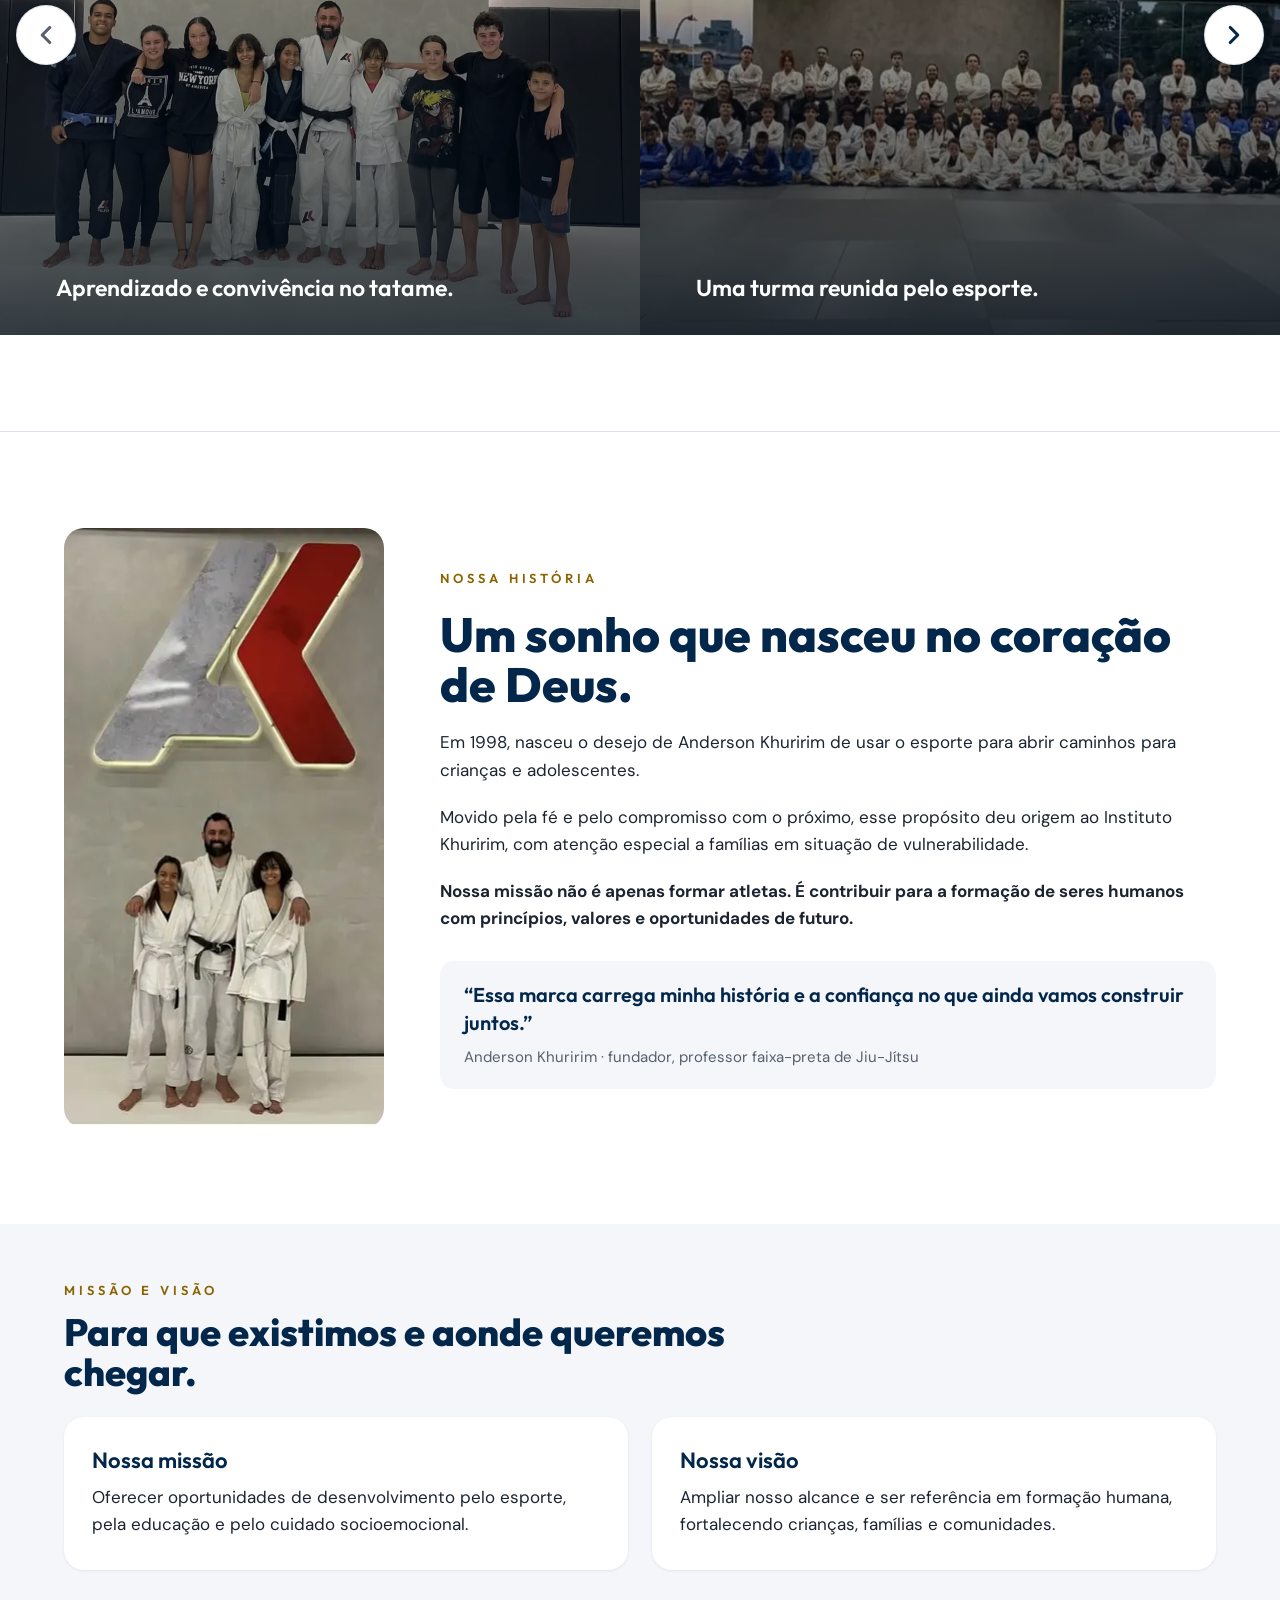
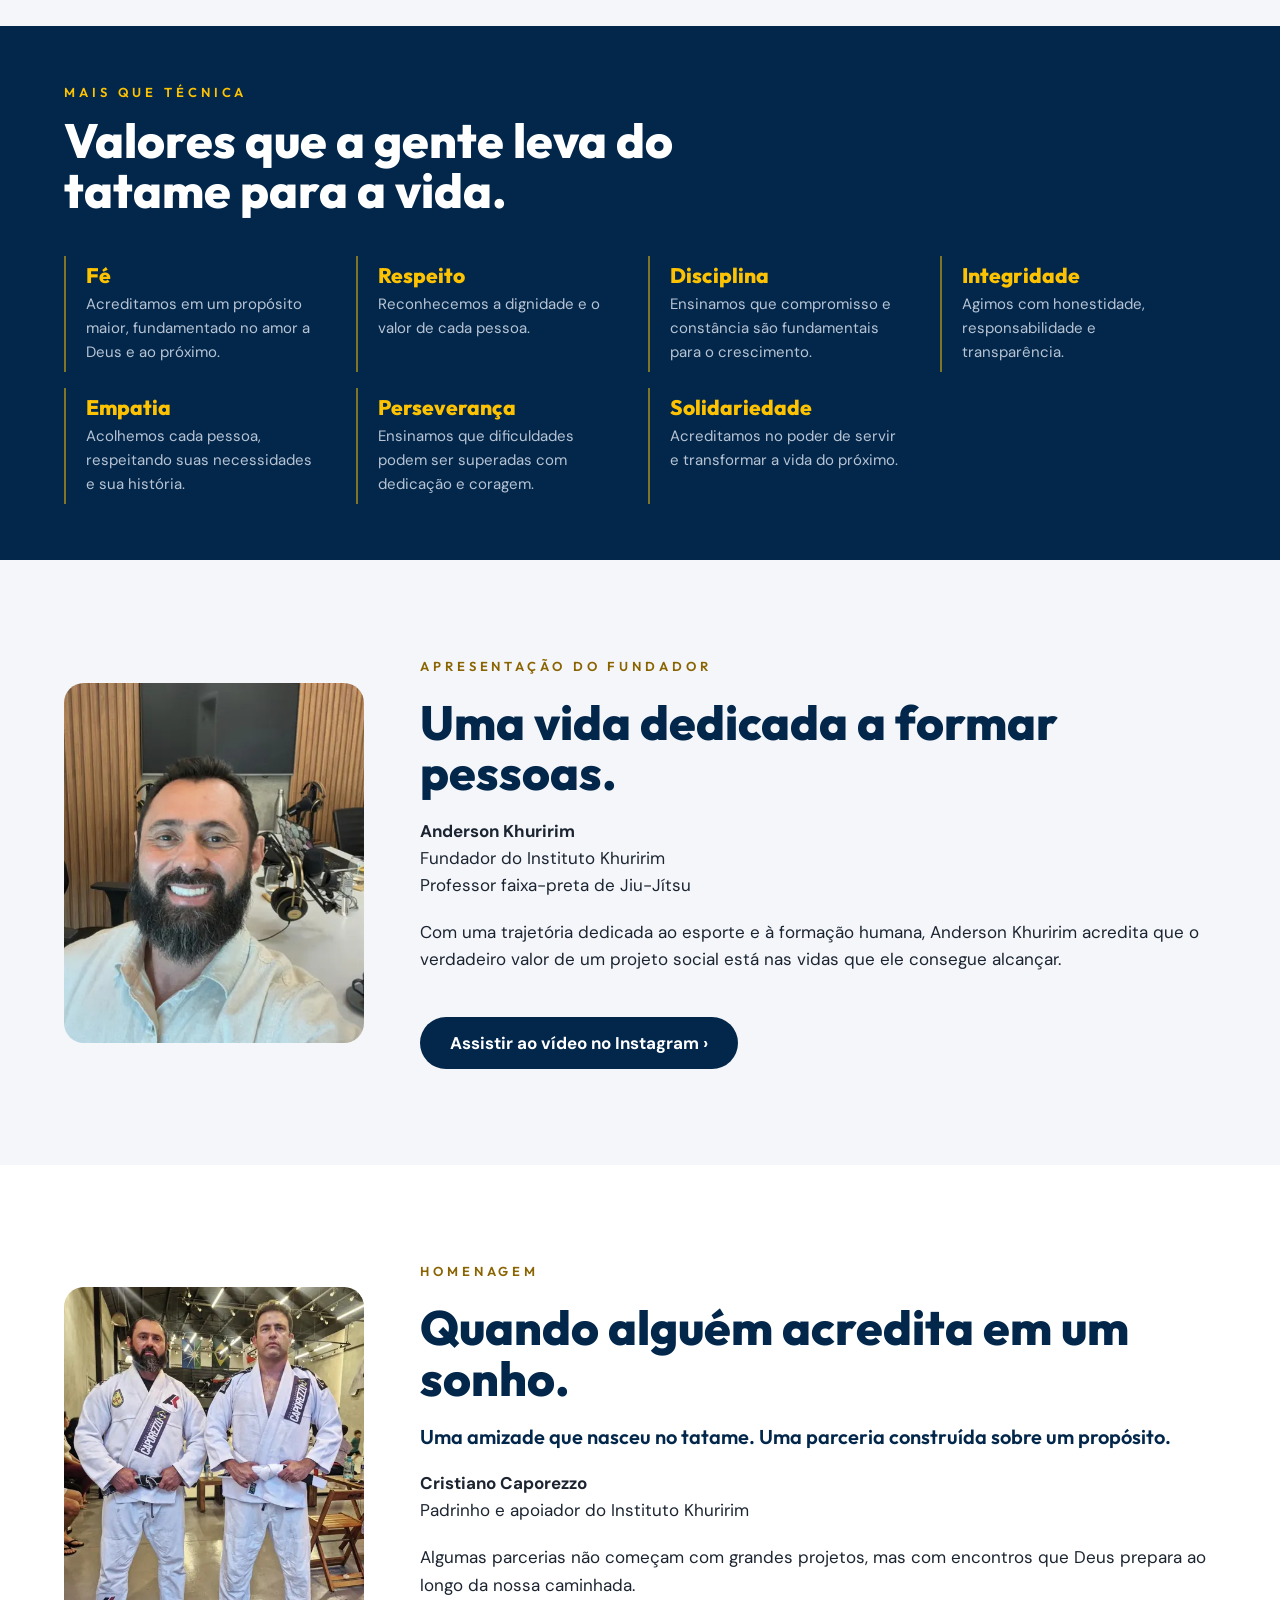
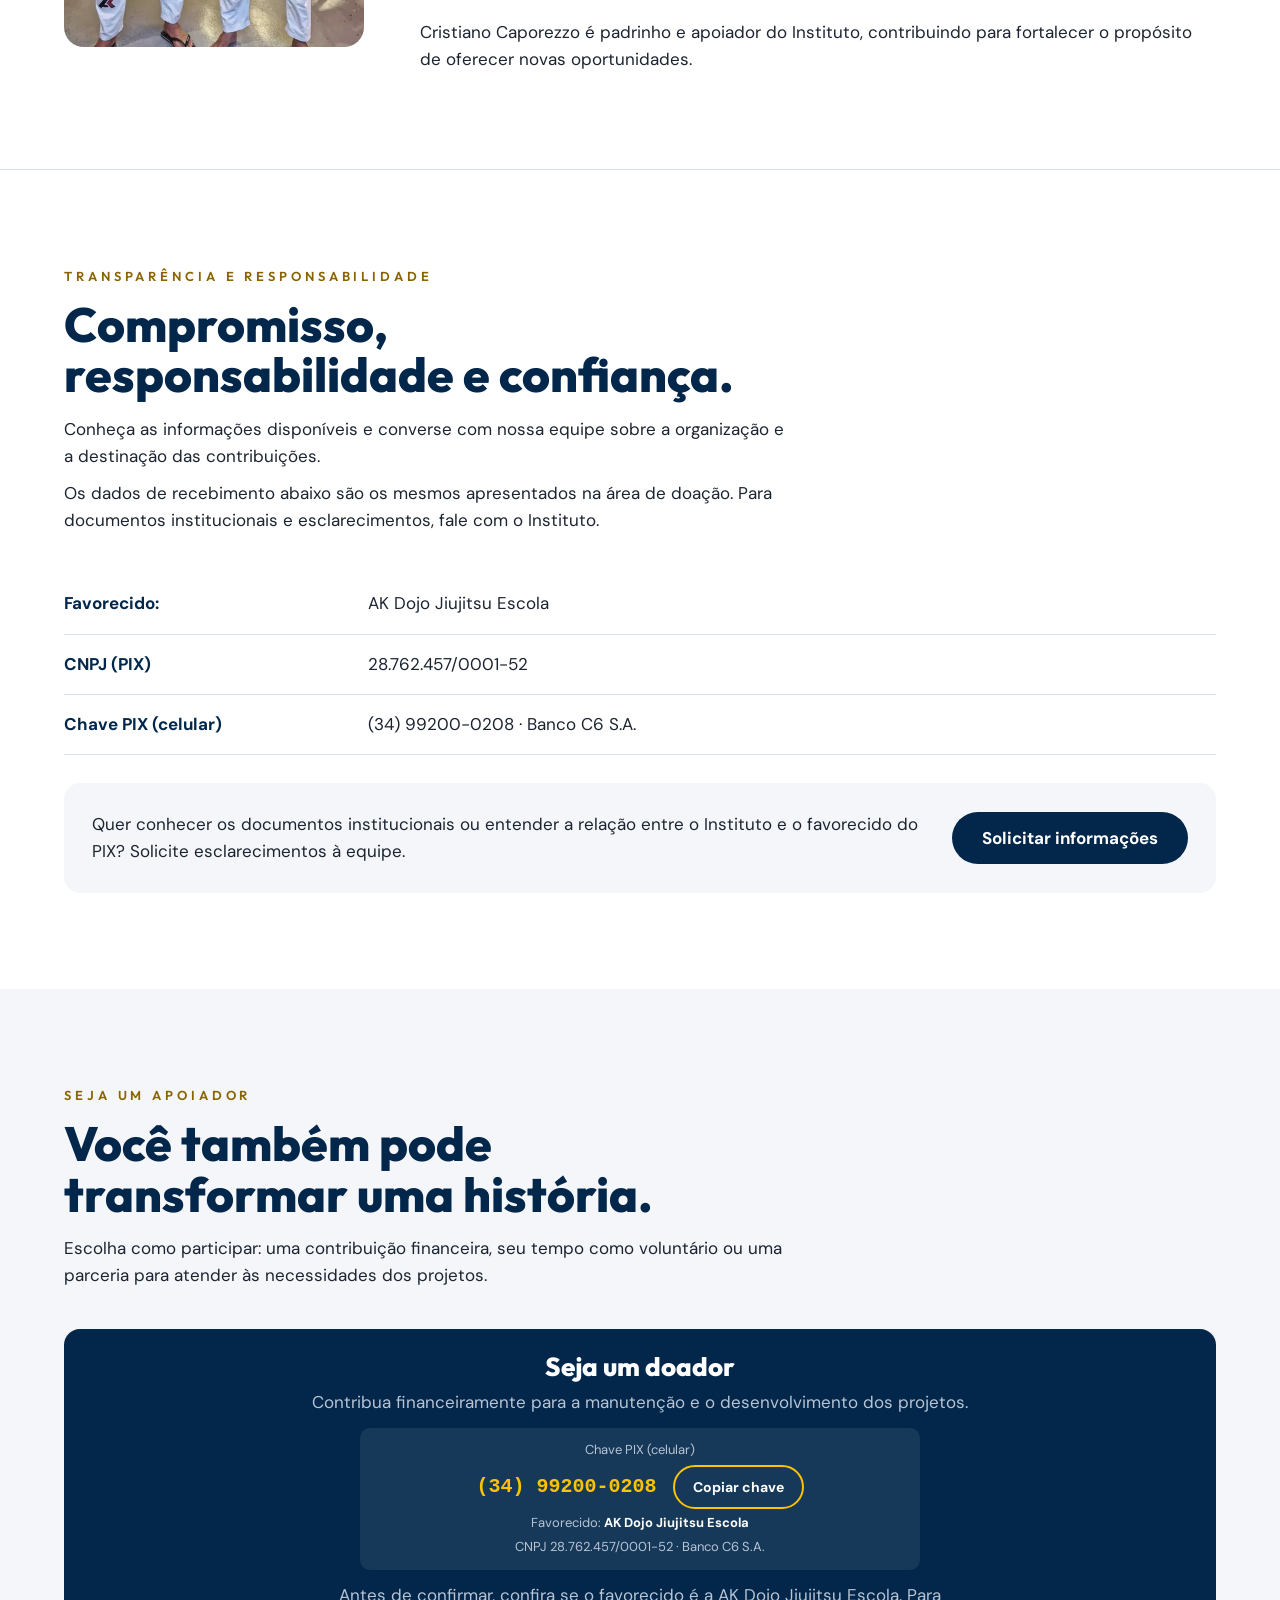
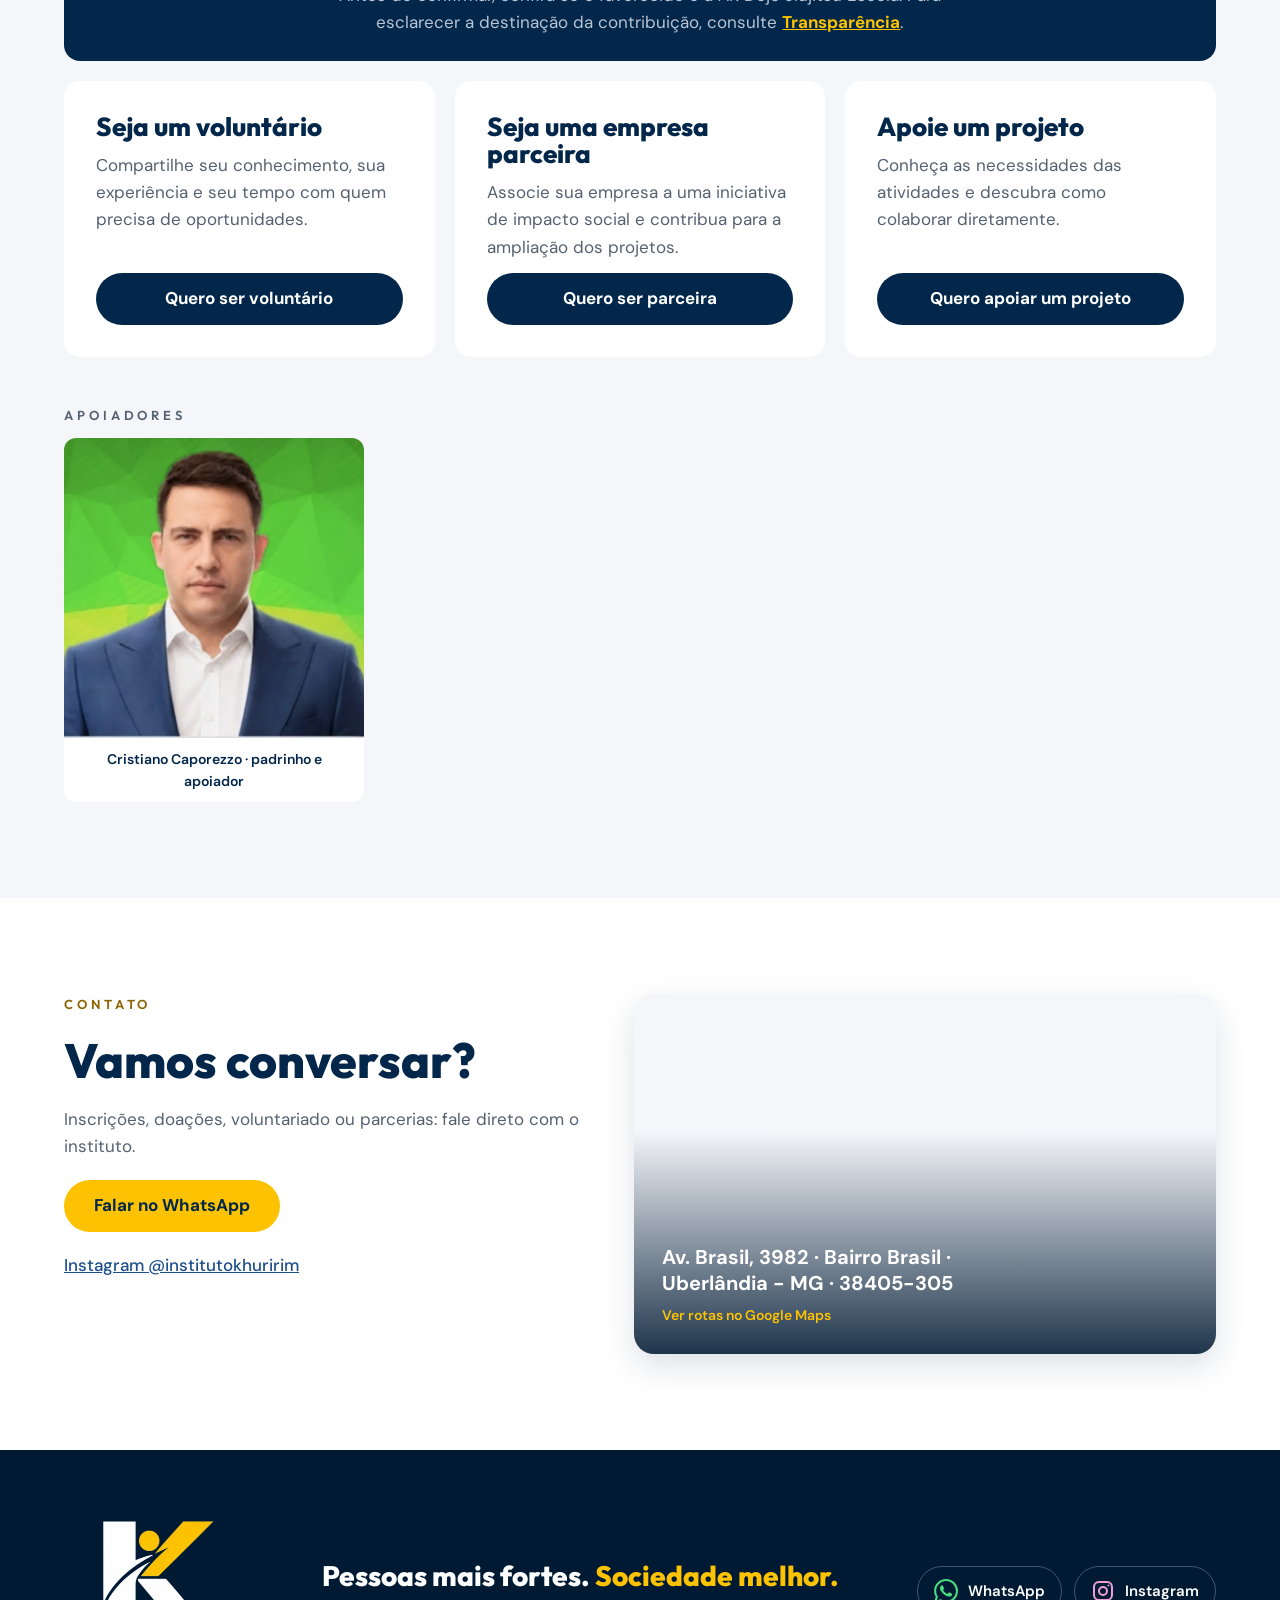
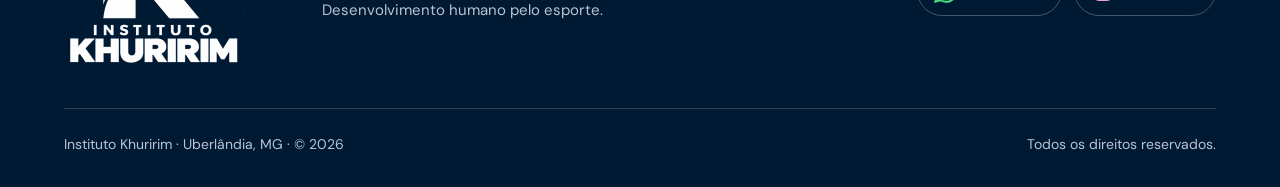
==== commit 65d466ab: "Aprimora programas, galeria, apoio e responsividade do site" ====
--- a/index.html
+++ b/index.html
@@ -69,8 +69,8 @@
       </button>
       <nav id="menu" class="nav" aria-label="Principal" data-i18n-aria-label="accessibility.1">
         <a href="#inicio" data-i18n="text005">Início</a>
+        <a href="#programas" data-i18n="text007">Nossos programas</a>
         <a href="#sobre" data-i18n="text006">Quem somos</a>
-        <a href="#programas" data-i18n="text007">Nossos programas</a>
         <a href="#transparencia" data-i18n="text008">Transparência</a>
         <a href="#apoie" data-i18n="text009">Apoie</a>
         <a href="#contato" data-i18n="text010">Contato</a>
@@ -198,10 +198,10 @@
             <svg viewBox="0 0 24 24" width="24" height="24" fill="none" stroke="currentColor" stroke-width="2" stroke-linecap="round" stroke-linejoin="round" aria-hidden="true"><path d="m15 18-6-6 6-6"></path></svg>
           </button>
           <div class="gallery" id="gallery-track">
-            <div class="gallery-slide"><button class="gallery-image-button" type="button" aria-label="Ampliar foto" data-i18n-aria-label="gallery.openImage"><img src="assets/img/gallery/galeria-1.webp" srcset="assets/img/gallery/galeria-1-600.webp 600w, assets/img/gallery/galeria-1.webp 1200w" sizes="(max-width: 600px) 100vw, (max-width: 1000px) 50vw, 300px" alt="Professor e alunos do instituto posam juntos diante do logotipo da academia" width="480" height="600" loading="lazy" data-i18n-alt="accessibility.7"></button><p class="gallery-caption" data-i18n="gallery.caption0">Aprendizado e convivência no tatame.</p></div>
-            <div class="gallery-slide"><button class="gallery-image-button" type="button" aria-label="Ampliar foto" data-i18n-aria-label="gallery.openImage"><img src="assets/img/gallery/galeria-2.webp" srcset="assets/img/gallery/galeria-2-600.webp 600w, assets/img/gallery/galeria-2.webp 1200w" sizes="(max-width: 600px) 100vw, (max-width: 1000px) 50vw, 300px" alt="Turma grande de alunos de kimono sentados no tatame" width="480" height="600" loading="lazy" data-i18n-alt="accessibility.8"></button><p class="gallery-caption" data-i18n="gallery.caption1">Uma turma reunida pelo esporte.</p></div>
-            <div class="gallery-slide"><button class="gallery-image-button" type="button" aria-label="Ampliar foto" data-i18n-aria-label="gallery.openImage"><img src="assets/img/gallery/galeria-3.webp" srcset="assets/img/gallery/galeria-3-600.webp 600w, assets/img/gallery/galeria-3.webp 1200w" sizes="(max-width: 600px) 100vw, (max-width: 1000px) 50vw, 300px" alt="Professores e alunos graduados do instituto, de kimono, lado a lado no tatame" width="480" height="600" loading="lazy" data-i18n-alt="accessibility.9"></button><p class="gallery-caption" data-i18n="gallery.caption2">Um registro de professores e alunos graduados.</p></div>
-            <div class="gallery-slide"><button class="gallery-image-button" type="button" aria-label="Ampliar foto" data-i18n-aria-label="gallery.openImage"><img src="assets/img/gallery/galeria-4.webp" srcset="assets/img/gallery/galeria-4-600.webp 600w, assets/img/gallery/galeria-4.webp 1200w" sizes="(max-width: 600px) 100vw, (max-width: 1000px) 50vw, 300px" alt="Professor sorridente com crianças de kimono em uma selfie" width="480" height="600" loading="lazy" data-i18n-alt="accessibility.10"></button><p class="gallery-caption" data-i18n="gallery.caption3">Proximidade que faz parte de cada treino.</p></div>
+            <div class="gallery-slide"><button class="gallery-image-button" aria-describedby="gallery-caption-0" type="button" aria-label="Ampliar foto" data-i18n-aria-label="gallery.openImage"><img src="assets/img/gallery/galeria-1.webp" srcset="assets/img/gallery/galeria-1-600.webp 600w, assets/img/gallery/galeria-1.webp 1200w" sizes="(max-width: 600px) 100vw, 50vw" alt="Professor e alunos do instituto posam juntos diante do logotipo da academia" width="480" height="600" loading="lazy" data-i18n-alt="accessibility.7"></button><p class="gallery-caption" id="gallery-caption-0" data-i18n="gallery.caption0">Aprendizado e convivência no tatame.</p></div>
+            <div class="gallery-slide"><button class="gallery-image-button" aria-describedby="gallery-caption-1" type="button" aria-label="Ampliar foto" data-i18n-aria-label="gallery.openImage"><img src="assets/img/gallery/galeria-2.webp" srcset="assets/img/gallery/galeria-2-600.webp 600w, assets/img/gallery/galeria-2.webp 1200w" sizes="(max-width: 600px) 100vw, 50vw" alt="Turma grande de alunos de kimono sentados no tatame" width="480" height="600" loading="lazy" data-i18n-alt="accessibility.8"></button><p class="gallery-caption" id="gallery-caption-1" data-i18n="gallery.caption1">Uma turma reunida pelo esporte.</p></div>
+            <div class="gallery-slide"><button class="gallery-image-button" aria-describedby="gallery-caption-2" type="button" aria-label="Ampliar foto" data-i18n-aria-label="gallery.openImage"><img src="assets/img/gallery/galeria-3.webp" srcset="assets/img/gallery/galeria-3-600.webp 600w, assets/img/gallery/galeria-3.webp 1200w" sizes="(max-width: 600px) 100vw, 50vw" alt="Professores e alunos graduados do instituto, de kimono, lado a lado no tatame" width="480" height="600" loading="lazy" data-i18n-alt="accessibility.9"></button><p class="gallery-caption" id="gallery-caption-2" data-i18n="gallery.caption2">Um registro de professores e alunos graduados.</p></div>
+            <div class="gallery-slide"><button class="gallery-image-button" aria-describedby="gallery-caption-3" type="button" aria-label="Ampliar foto" data-i18n-aria-label="gallery.openImage"><img src="assets/img/gallery/galeria-4.webp" srcset="assets/img/gallery/galeria-4-600.webp 600w, assets/img/gallery/galeria-4.webp 1200w" sizes="(max-width: 600px) 100vw, 50vw" alt="Professor sorridente com crianças de kimono em uma selfie" width="480" height="600" loading="lazy" data-i18n-alt="accessibility.10"></button><p class="gallery-caption" id="gallery-caption-3" data-i18n="gallery.caption3">Proximidade que faz parte de cada treino.</p></div>
           </div>
           <button class="gallery-arrow" type="button" data-gallery-direction="1" aria-label="Próximas fotos" data-i18n-aria-label="gallery.next">
             <svg viewBox="0 0 24 24" width="24" height="24" fill="none" stroke="currentColor" stroke-width="2" stroke-linecap="round" stroke-linejoin="round" aria-hidden="true"><path d="m9 18 6-6-6-6"></path></svg>
@@ -334,8 +334,10 @@
             <p data-i18n="text147">Contribua financeiramente para a manutenção e o desenvolvimento dos projetos.</p>
             <div class="pix">
               <span data-i18n="text148">Chave PIX (celular)</span>
-              <strong id="pix-key-apoie" class="pix-key">(34) 99200-0208</strong>
-              <button type="button" class="copy-btn" data-copy="#pix-key-apoie" data-copy-value="+5534992000208" data-i18n="text150">Copiar chave</button>
+              <div class="pix-copy-row">
+                <strong id="pix-key-apoie" class="pix-key">(34) 99200-0208</strong>
+                <button type="button" class="copy-btn" data-copy="#pix-key-apoie" data-copy-value="+5534992000208" data-i18n="text150">Copiar chave</button>
+              </div>
               <span><span data-i18n="text151">Favorecido:</span> <strong>AK Dojo Jiujitsu Escola</strong></span>
               <span>CNPJ 28.762.457/0001-52 · Banco C6 S.A.</span>
             </div>
@@ -361,7 +363,7 @@
         <!-- PATROCINADORES: substitua cada placeholder pelo link e pela imagem do parceiro. -->
         <div class="sponsors">
           <p class="kicker kicker-muted" data-i18n="text166">APOIADORES</p>
-          <div class="sponsors-carousel" role="region" aria-label="Apoiadores" data-i18n-aria-label="sponsors.carousel">
+          <div class="sponsors-carousel sponsors-single" role="region" aria-label="Apoiadores" data-i18n-aria-label="sponsors.carousel">
             <button class="sponsors-arrow" type="button" data-sponsors-direction="-1" aria-label="Apoiadores anteriores" data-i18n-aria-label="sponsors.previous">
               <svg viewBox="0 0 24 24" width="24" height="24" fill="none" stroke="currentColor" stroke-width="2" stroke-linecap="round" stroke-linejoin="round" aria-hidden="true"><path d="m15 18-6-6 6-6"></path></svg>
             </button>
--- a/assets/css/layout.css
+++ b/assets/css/layout.css
@@ -162,6 +162,7 @@
     flex-direction: column;
     align-items: stretch;
     gap: 0;
+    max-height: calc(100vh - var(--header-current-height));
     max-height: calc(100dvh - var(--header-current-height));
     overflow-y: auto;
     padding: 12px 24px 24px;
--- a/assets/css/components.css
+++ b/assets/css/components.css
@@ -71,32 +71,43 @@
 
 .mv-card p { margin: 0; line-height: 1.6; }
 
-.gallery-carousel { display: grid; grid-template-columns: auto minmax(0, 1fr) auto; align-items: center; gap: 12px; }
+.gallery-carousel { position: relative; }
 
 .gallery {
-  display: grid; grid-auto-columns: calc((100% - 32px) / 3); grid-auto-flow: column; gap: 16px;
+  display: grid; grid-auto-columns: 50%; grid-auto-flow: column; gap: 0;
   overflow-x: auto; overscroll-behavior-x: contain; scroll-snap-type: x mandatory; scroll-behavior: smooth;
   scrollbar-width: none;
 }
 
 .gallery::-webkit-scrollbar { display: none; }
 
-.gallery-slide { min-width: 0; overflow: hidden; border-radius: 14px; scroll-snap-align: start; }
+.gallery-slide { position: relative; min-width: 0; overflow: hidden; scroll-snap-align: start; background: var(--azul-noite); }
 
 .gallery-image-button { display: block; width: 100%; padding: 0; border: 0; background: transparent; cursor: zoom-in; }
 
-.gallery img { width: 100%; aspect-ratio: 4 / 5; object-fit: cover; transition: transform .25s ease; }
+.gallery-image-button::after { content: ''; position: absolute; inset: 0; background: linear-gradient(180deg, rgba(1, 12, 24, .08) 25%, rgba(1, 12, 24, .78) 100%); pointer-events: none; }
+
+.gallery-image-button:focus-visible { outline-offset: -5px; }
+
+.gallery img { width: 100%; aspect-ratio: 2 / 1; object-fit: cover; object-position: center 40%; transition: transform .25s ease; }
 
 .gallery-image-button:hover img, .gallery-image-button:focus-visible img { transform: scale(1.06); }
 
 .gallery-arrow {
-  display: grid; place-items: center; width: 44px; height: 44px; padding: 0; border: 0; border-radius: 50%;
-  background: var(--azul); color: var(--branco); cursor: pointer; transition: background .2s, opacity .2s;
-}
-
-.gallery-arrow:hover:not(:disabled) { background: var(--azul-noite); }
-
-.gallery-arrow:disabled { opacity: .4; cursor: default; }
+  position: absolute; top: 50%; z-index: 2; transform: translateY(-50%);
+  display: grid; place-items: center; width: 60px; height: 60px; padding: 0; border: 1px solid rgba(2,39,75,.12); border-radius: 50%;
+  background: var(--branco); color: var(--azul); box-shadow: 0 4px 18px rgba(1,12,24,.3);
+  cursor: pointer; transition: background .2s, color .2s;
+}
+
+.gallery-arrow svg { width: 30px; height: 30px; stroke-width: 2.5; stroke-linecap: round; stroke-linejoin: round; }
+
+.gallery-arrow[data-gallery-direction="-1"] { left: 16px; }
+.gallery-arrow[data-gallery-direction="1"] { right: 16px; }
+
+.gallery-arrow:hover:not(:disabled) { background: var(--amarelo); }
+
+.gallery-arrow:disabled { color: var(--ardosia); cursor: default; }
 
 .gallery-lightbox {
   position: fixed; width: min(92vw, 1000px); max-width: none; max-height: 90vh; padding: 48px 0 0;
@@ -113,7 +124,11 @@
 }
 
 @media (max-width: 600px) {
+  .gallery-arrow { width: 52px; height: 52px; }
   .gallery { grid-auto-columns: 100%; }
+  .gallery img { aspect-ratio: 4 / 3; }
+  .gallery-arrow[data-gallery-direction="-1"] { left: 8px; }
+  .gallery-arrow[data-gallery-direction="1"] { right: 8px; }
 }
 
 @media (prefers-reduced-motion: reduce) {
--- a/assets/css/sections.css
+++ b/assets/css/sections.css
@@ -195,17 +195,86 @@
 
 .programs .mv-card p + p { margin-top: 12px; }
 
-.programs .mv-card { border: 1px solid var(--gelo); box-shadow: none; }
 
 /* Programas e inscrição ganham prioridade na leitura. */
 .programs-intro { max-width: 680px; margin: -16px 0 32px; color: var(--ardosia); }
-.gallery-caption { padding: 14px 4px 4px; font-size: 15px; color: var(--ardosia); line-height: 1.5; }
+#galeria > .container { max-width: none; padding-inline: 0; }
+#galeria .section-head { max-width: var(--max); margin-inline: auto; padding-inline: 24px; }
+.gallery-caption { position: absolute; z-index: 1; bottom: 0; left: 0; right: 0; padding: 24px 56px 32px; font-family: var(--f-titulo); font-size: clamp(20px, 1.8vw, 28px); font-weight: 600; color: var(--branco); line-height: 1.3; pointer-events: none; }
+@media (max-width: 600px) {
+  .gallery-caption { padding: 20px 24px 24px; }
+}
 .programs { grid-template-columns: repeat(3, minmax(0, 1fr)); }
-.programs .mv-card { position: relative; padding: 28px; background: var(--nevoa); border: 0; }
-.programs .mv-card:first-child { grid-column: span 2; background: var(--azul); color: var(--branco); }
-.programs .mv-card:first-child h3 { color: var(--branco); font-size: 30px; }
-.program-number { display: block; margin-bottom: 24px; font-family: var(--f-titulo); font-size: 15px; font-weight: 700; color: var(--ouro-escuro); }
-.programs .mv-card:first-child .program-number { color: var(--amarelo); }
+@media (min-width: 701px) and (max-width: 1000px) {
+  .programs { grid-template-columns: repeat(2, minmax(0, 1fr)); }
+}
+.programs .mv-card {
+  position: relative;
+  isolation: isolate;
+  overflow: hidden;
+  min-width: 0;
+  padding: 28px;
+  border: 1px solid rgba(184,196,212,.28);
+  border-radius: 22px;
+  background: radial-gradient(ellipse at top right, #124873, var(--azul-noite) 75%);
+  color: #e0e9f3;
+  box-shadow: 0 8px 24px -12px rgba(2,39,75,.3);
+}
+.programs .mv-card::before {
+  content: '';
+  position: absolute;
+  z-index: -1;
+  top: -64px;
+  right: -64px;
+  width: 180px;
+  height: 180px;
+  border: 1px solid rgba(253,194,2,.22);
+  border-radius: 50%;
+  box-shadow: 0 0 0 24px rgba(184,196,212,.035), 0 0 0 48px rgba(184,196,212,.025);
+  pointer-events: none;
+}
+.programs .mv-card::after {
+  content: '';
+  position: absolute;
+  left: 28px;
+  right: 28px;
+  bottom: 0;
+  height: 2px;
+  background: linear-gradient(90deg, var(--amarelo), rgba(253,194,2,0));
+  pointer-events: none;
+}
+.programs .mv-card h3 { color: var(--branco); line-height: 1.25; overflow-wrap: anywhere; }
+.programs .mv-card p { position: relative; }
+.programs .mv-card:first-child {
+  grid-column: span 2;
+  background-color: var(--azul-noite);
+  background-image: linear-gradient(90deg, rgba(1,26,51,.98), rgba(1,26,51,.9) 45%, rgba(1,26,51,.48)), url('../img/gallery/galeria-3.webp');
+  background-size: cover;
+  background-position: center;
+}
+.programs .mv-card:first-child h3 { font-size: 32px; }
+.programs .mv-card:first-child p { max-width: 480px; color: var(--branco); }
+.programs .mv-card:nth-child(3) { background: linear-gradient(135deg, #fff9df, #f9edbe); border-color: #e4cc76; color: var(--azul); }
+.programs .mv-card:nth-child(3) h3 { color: var(--azul); }
+.programs .mv-card:nth-child(3)::before { border-color: rgba(2,39,75,.15); box-shadow: 0 0 0 24px rgba(2,39,75,.025), 0 0 0 48px rgba(2,39,75,.02); }
+.program-number {
+  display: inline-flex;
+  align-items: center;
+  justify-content: center;
+  min-width: 44px;
+  min-height: 36px;
+  padding: 4px 10px;
+  margin-bottom: 24px;
+  border: 1px solid rgba(253,194,2,.55);
+  border-radius: 10px;
+  background: rgba(253,194,2,.08);
+  font-family: var(--f-titulo);
+  font-size: 14px;
+  font-weight: 700;
+  letter-spacing: .08em;
+  color: var(--amarelo);
+}
+.programs .mv-card:nth-child(3) .program-number { color: var(--azul); border-color: rgba(2,39,75,.3); background: rgba(255,255,255,.5); }
 #aulas .cards { grid-template-columns: repeat(4, minmax(0, 1fr)); }
 #aulas .card { border-top: 3px solid var(--amarelo); }
 #missao { padding-top: 56px; padding-bottom: 56px; }
@@ -221,21 +290,19 @@
 .transparency-contact { display: flex; align-items: center; flex-wrap: wrap; gap: 24px; margin-top: 28px; padding: 28px; border-radius: var(--raio); background: var(--nevoa); }
 .transparency-contact p { flex: 1 1 320px; }
 .transparency-contact .btn { flex-shrink: 0; }
-.support { grid-template-columns: repeat(3, minmax(0, 1fr)); align-items: stretch; }
-.support-card-dark { grid-column: 1; grid-row: span 3; }
-.support .support-card:not(.support-card-dark) { grid-column: 2 / -1; }
-.sponsors-carousel:has(.sponsor-slide:only-child) { grid-template-columns: minmax(0, 1fr); }
-.sponsors-carousel:has(.sponsor-slide:only-child) .sponsors-arrow { display: none; }
-.sponsors-grid:has(.sponsor-slide:only-child) { grid-auto-columns: minmax(0, 300px); }
+.sponsors-single { grid-template-columns: minmax(0, 1fr); }
+.sponsors-single .sponsors-arrow { display: none; }
+.sponsors-single .sponsors-grid { grid-auto-columns: minmax(0, 300px); }
+@media (max-width: 359px) {
+  .sponsors-single .sponsors-grid { grid-auto-columns: 100%; }
+}
 @media (max-width: 1000px) {
   #aulas .cards, #valores .values { grid-template-columns: repeat(2, minmax(0, 1fr)); }
-  .support { grid-template-columns: repeat(2, minmax(0, 1fr)); }
 }
 @media (max-width: 700px) {
   .programs { grid-template-columns: 1fr; }
   .programs .mv-card:first-child { grid-column: auto; }
-  #aulas .cards, #valores .values, .support { grid-template-columns: 1fr; }
-  .support .support-card, .support .support-card:not(.support-card-dark) { grid-column: auto; grid-row: auto; }
+  #aulas .cards, #valores .values { grid-template-columns: 1fr; }
   #fundador .split-media, #padrinho .split-media { flex: 1 1 300px; }
   #fundador .split-media img, #padrinho .split-media img { max-height: 440px; }
   .transparency-contact { padding: 22px; }
@@ -269,7 +336,40 @@
   .transp > div { grid-template-columns: 280px 1fr; gap: 24px; align-items: baseline; }
 }
 
-.support { display: grid; grid-template-columns: repeat(auto-fit, minmax(min(100%, 400px), 1fr)); gap: 20px; }
+.support { display: grid; grid-template-columns: repeat(3, minmax(0, 1fr)); gap: 20px; }
+
+.support .support-card { min-width: 0; }
+
+.support .support-card-dark {
+  grid-column: 1 / -1;
+  align-items: center;
+  text-align: center;
+  padding: 24px;
+  gap: 8px;
+}
+
+.support-card-dark > p { max-width: 680px; }
+
+.support-card-dark .pix {
+  width: 100%;
+  max-width: 560px;
+  margin-top: 4px;
+  padding: 12px 16px;
+  align-items: center;
+  gap: 4px;
+}
+
+.pix-copy-row { display: flex; flex-wrap: wrap; justify-content: center; align-items: center; gap: 8px 16px; max-width: 100%; }
+
+.pix-copy-row .pix-key { white-space: nowrap; }
+
+.pix-copy-row .copy-btn { align-self: auto; margin-top: 0; flex-shrink: 0; }
+
+.support-card-dark .support-note { margin-top: 4px; }
+
+@media (max-width: 860px) {
+  .support { grid-template-columns: 1fr; }
+}
 
 .sponsors { margin-top: 48px; }
 
@@ -310,3 +410,15 @@
 
   .pillars-list { justify-content: center; font-size: 15px; }
 }
+
+@media (max-width: 600px) {
+  .section { padding: 52px 0; }
+  .split, .contact { gap: 28px; }
+  .split-text { gap: 16px; }
+  .programs, .mv { gap: 16px; }
+  .programs .mv-card, .mv-card, .support-card { padding: 24px; }
+  .support .support-card-dark { padding: 22px 18px; }
+  .transp dd, .pix > span, .contact-list a { overflow-wrap: anywhere; }
+  .contact-text .btn, #aulas > .container > .btn { width: 100%; padding: 12px 18px; text-align: center; }
+  .map-link { padding: 22px; }
+}
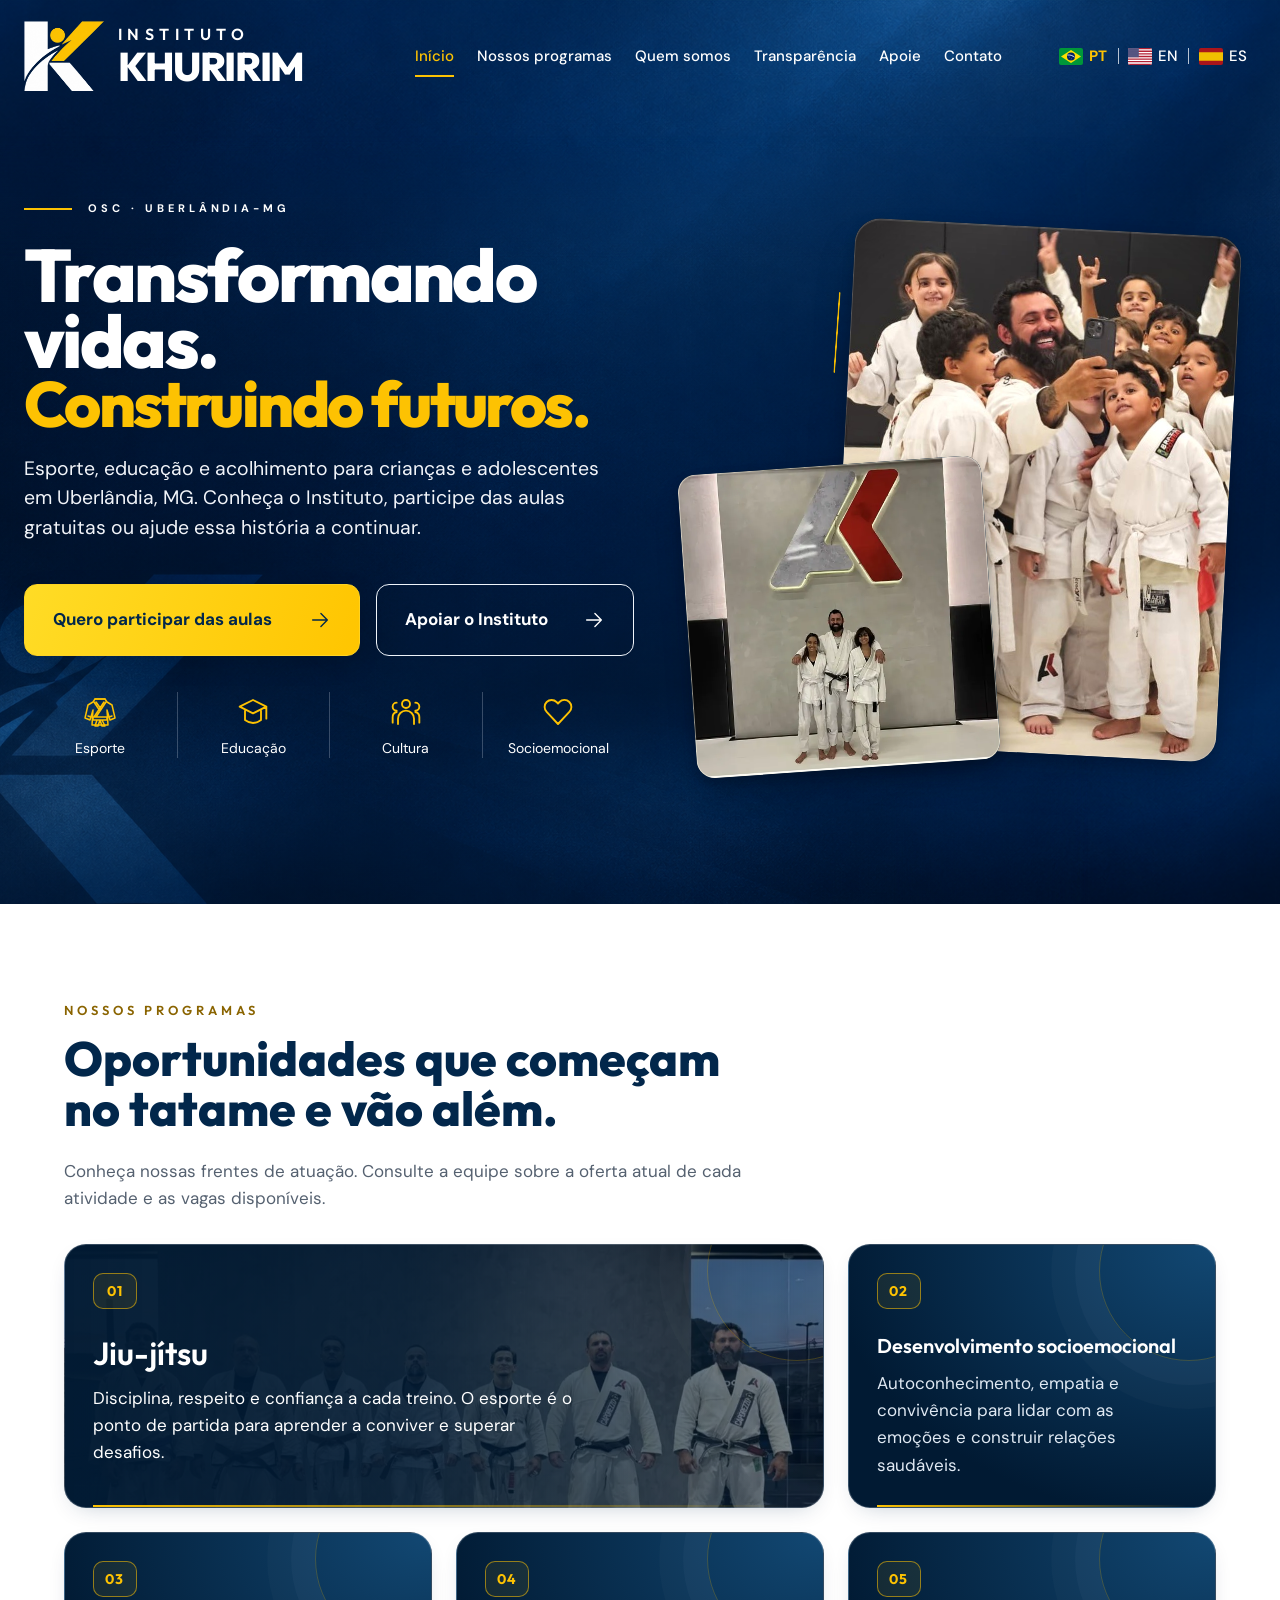
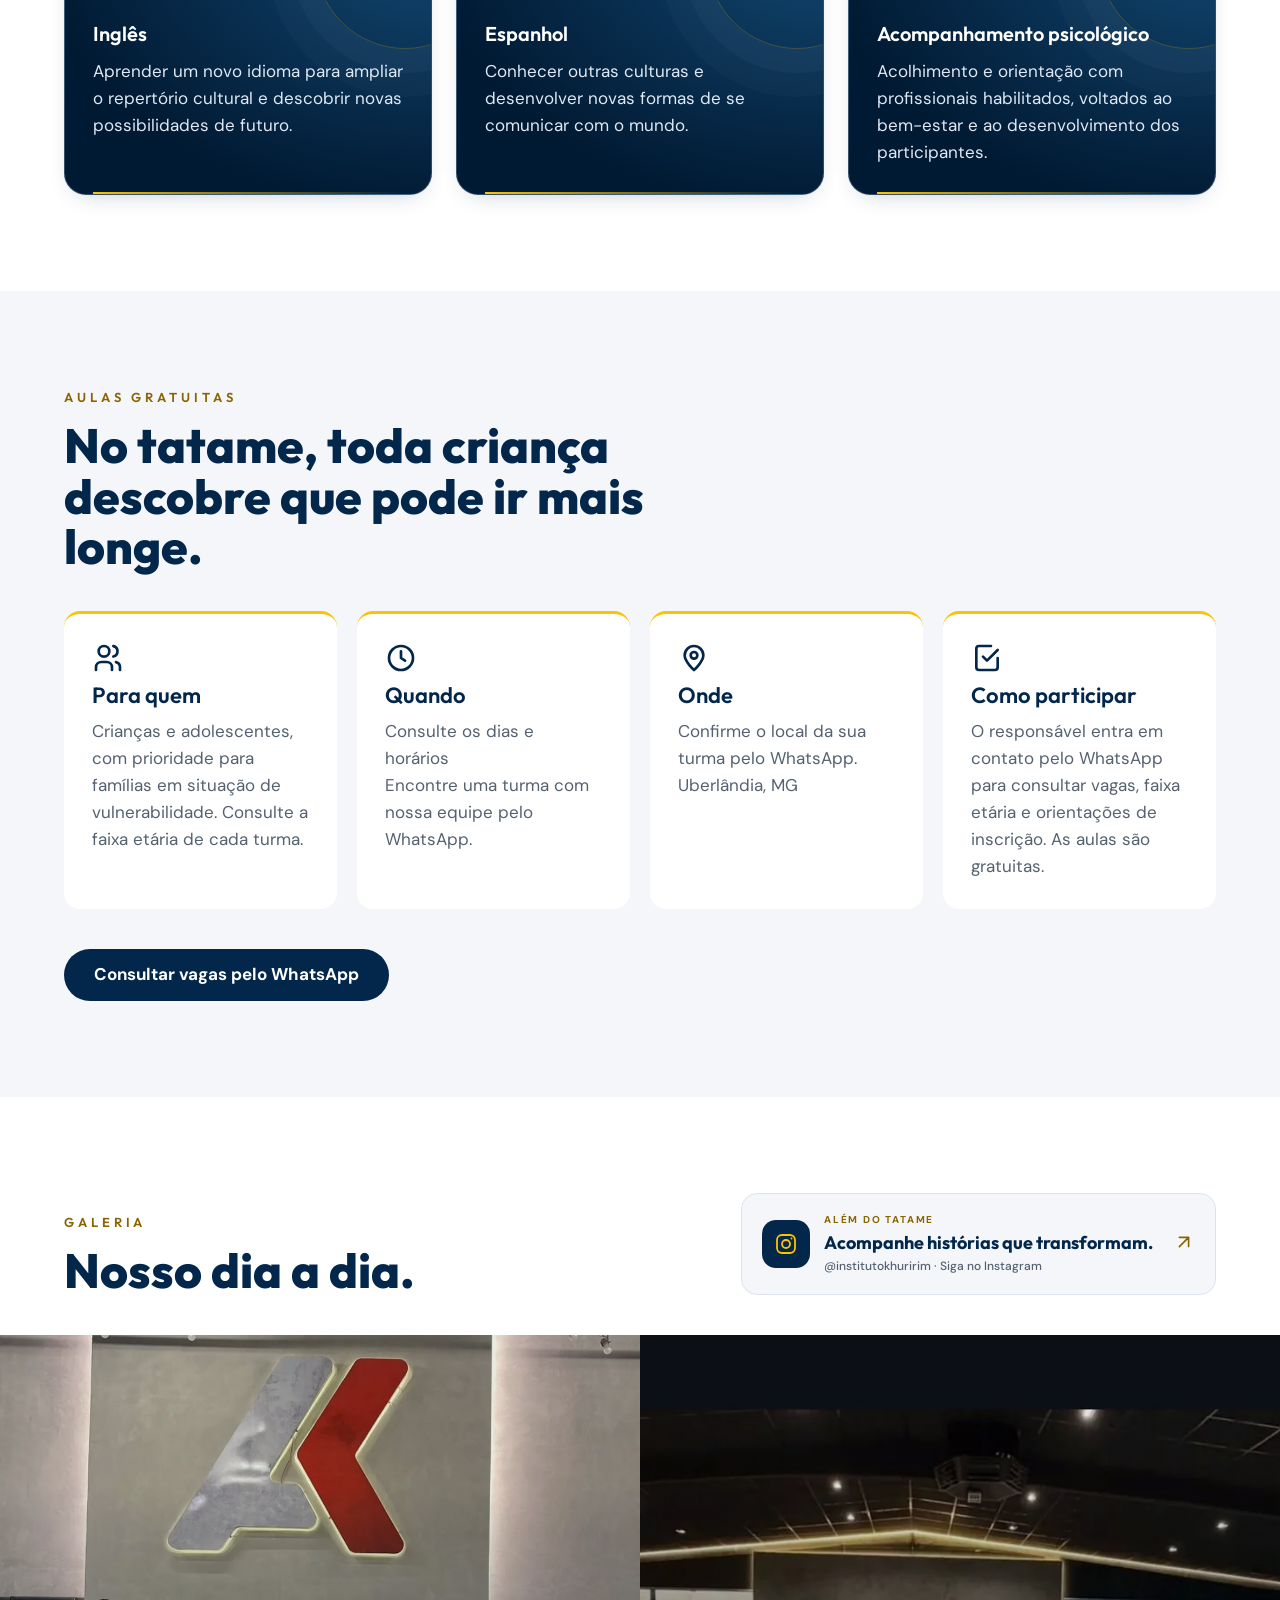
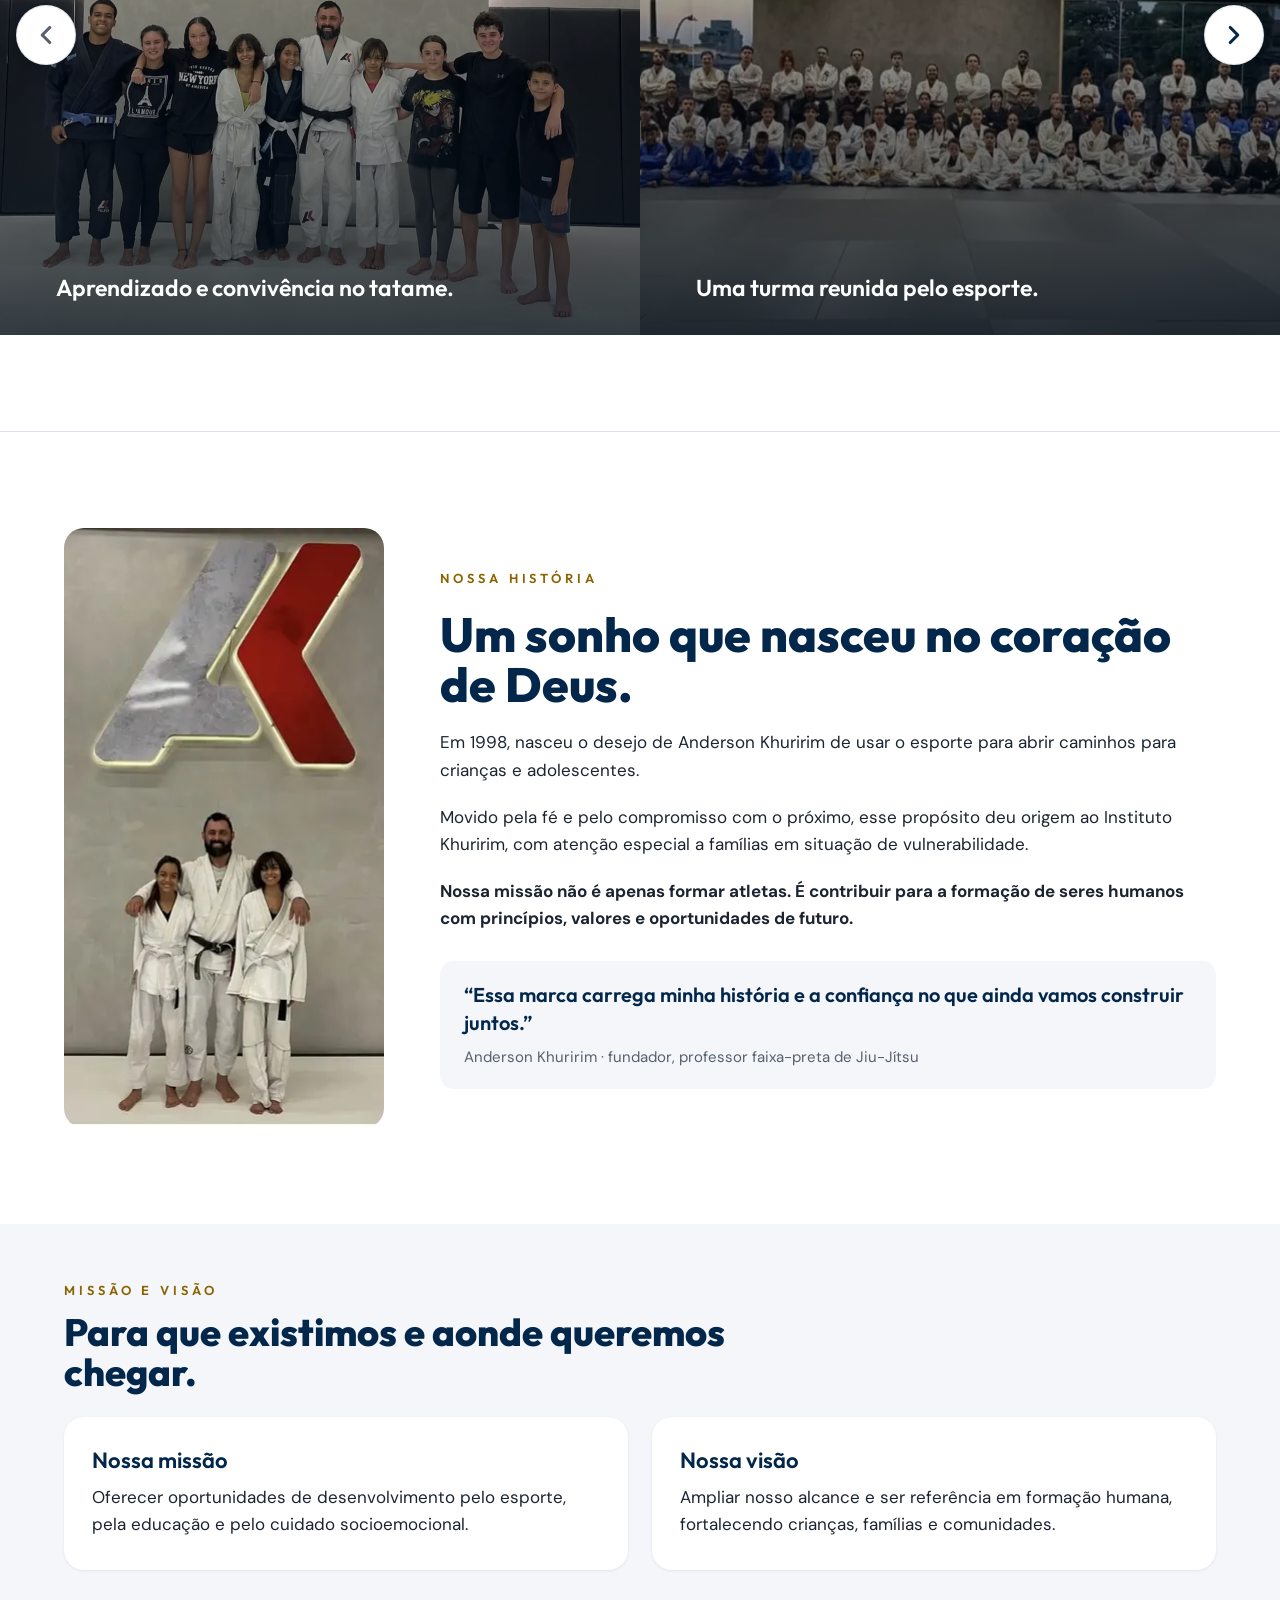
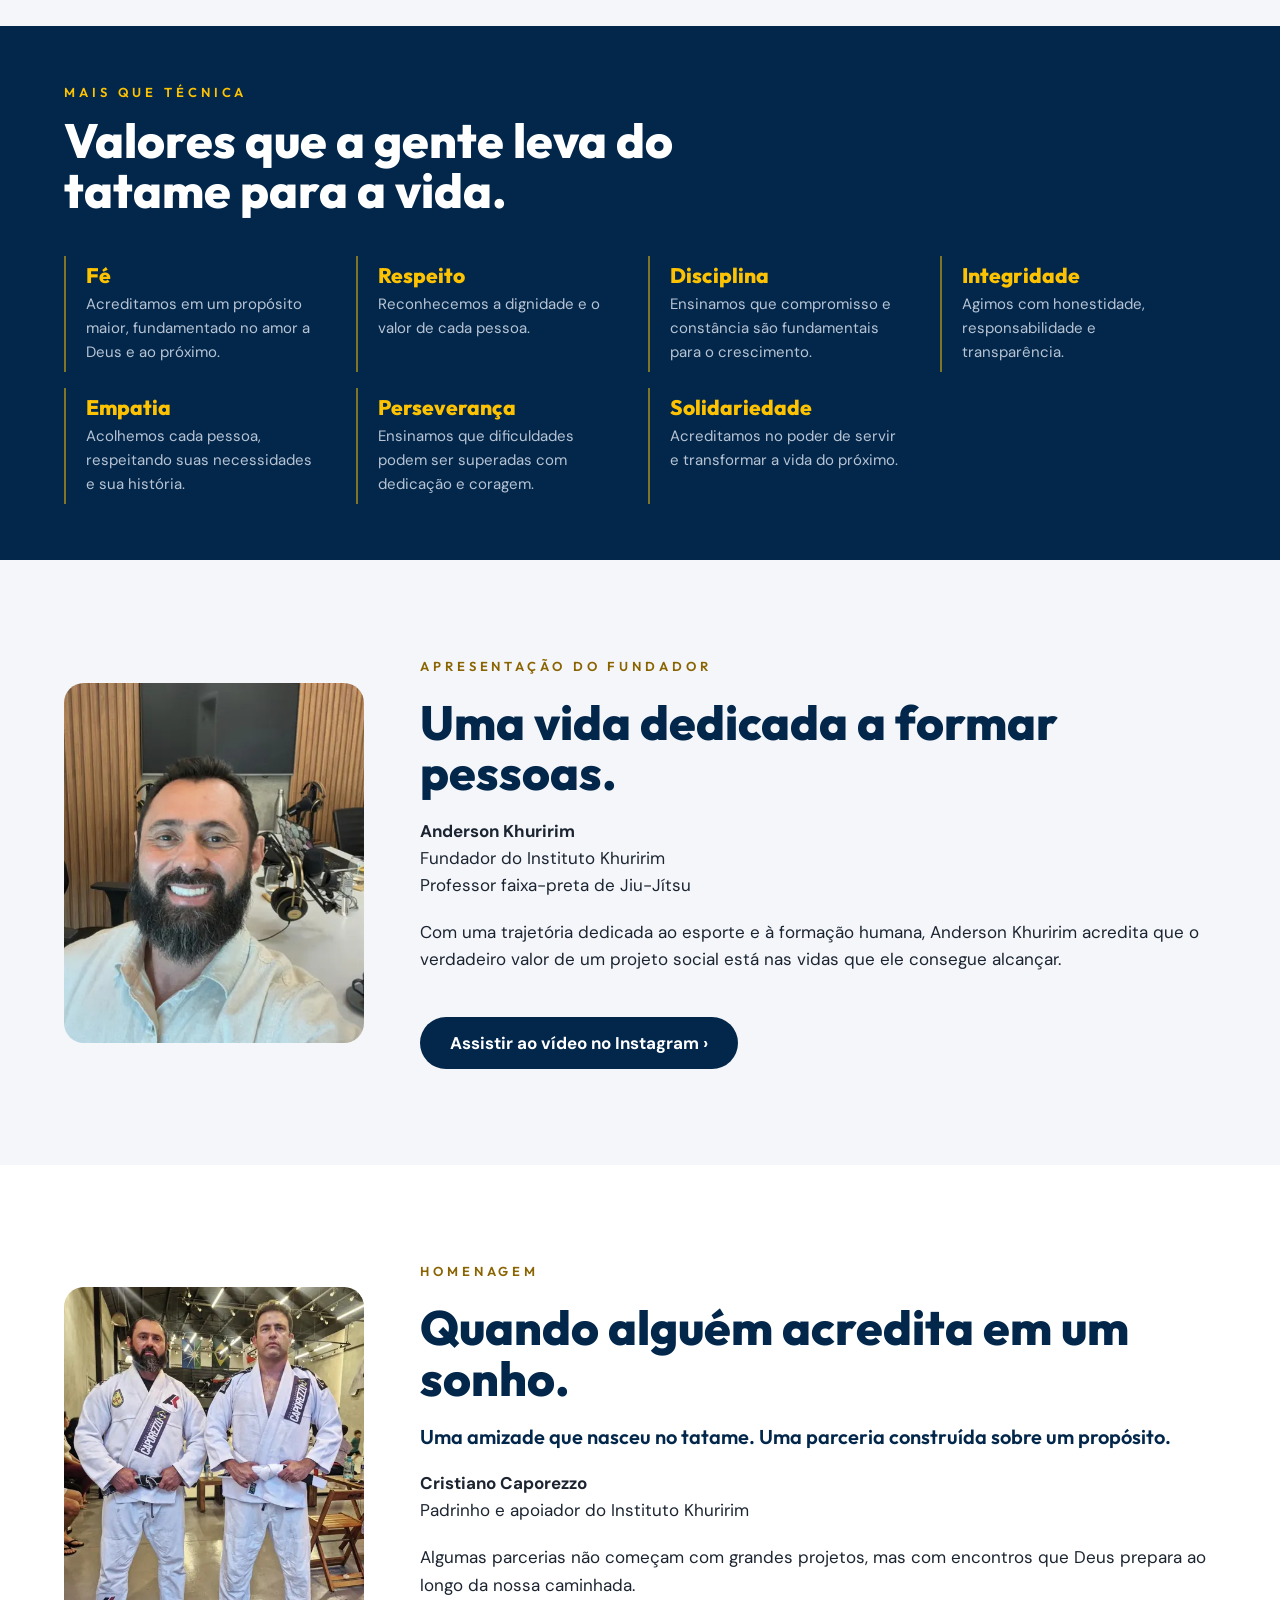
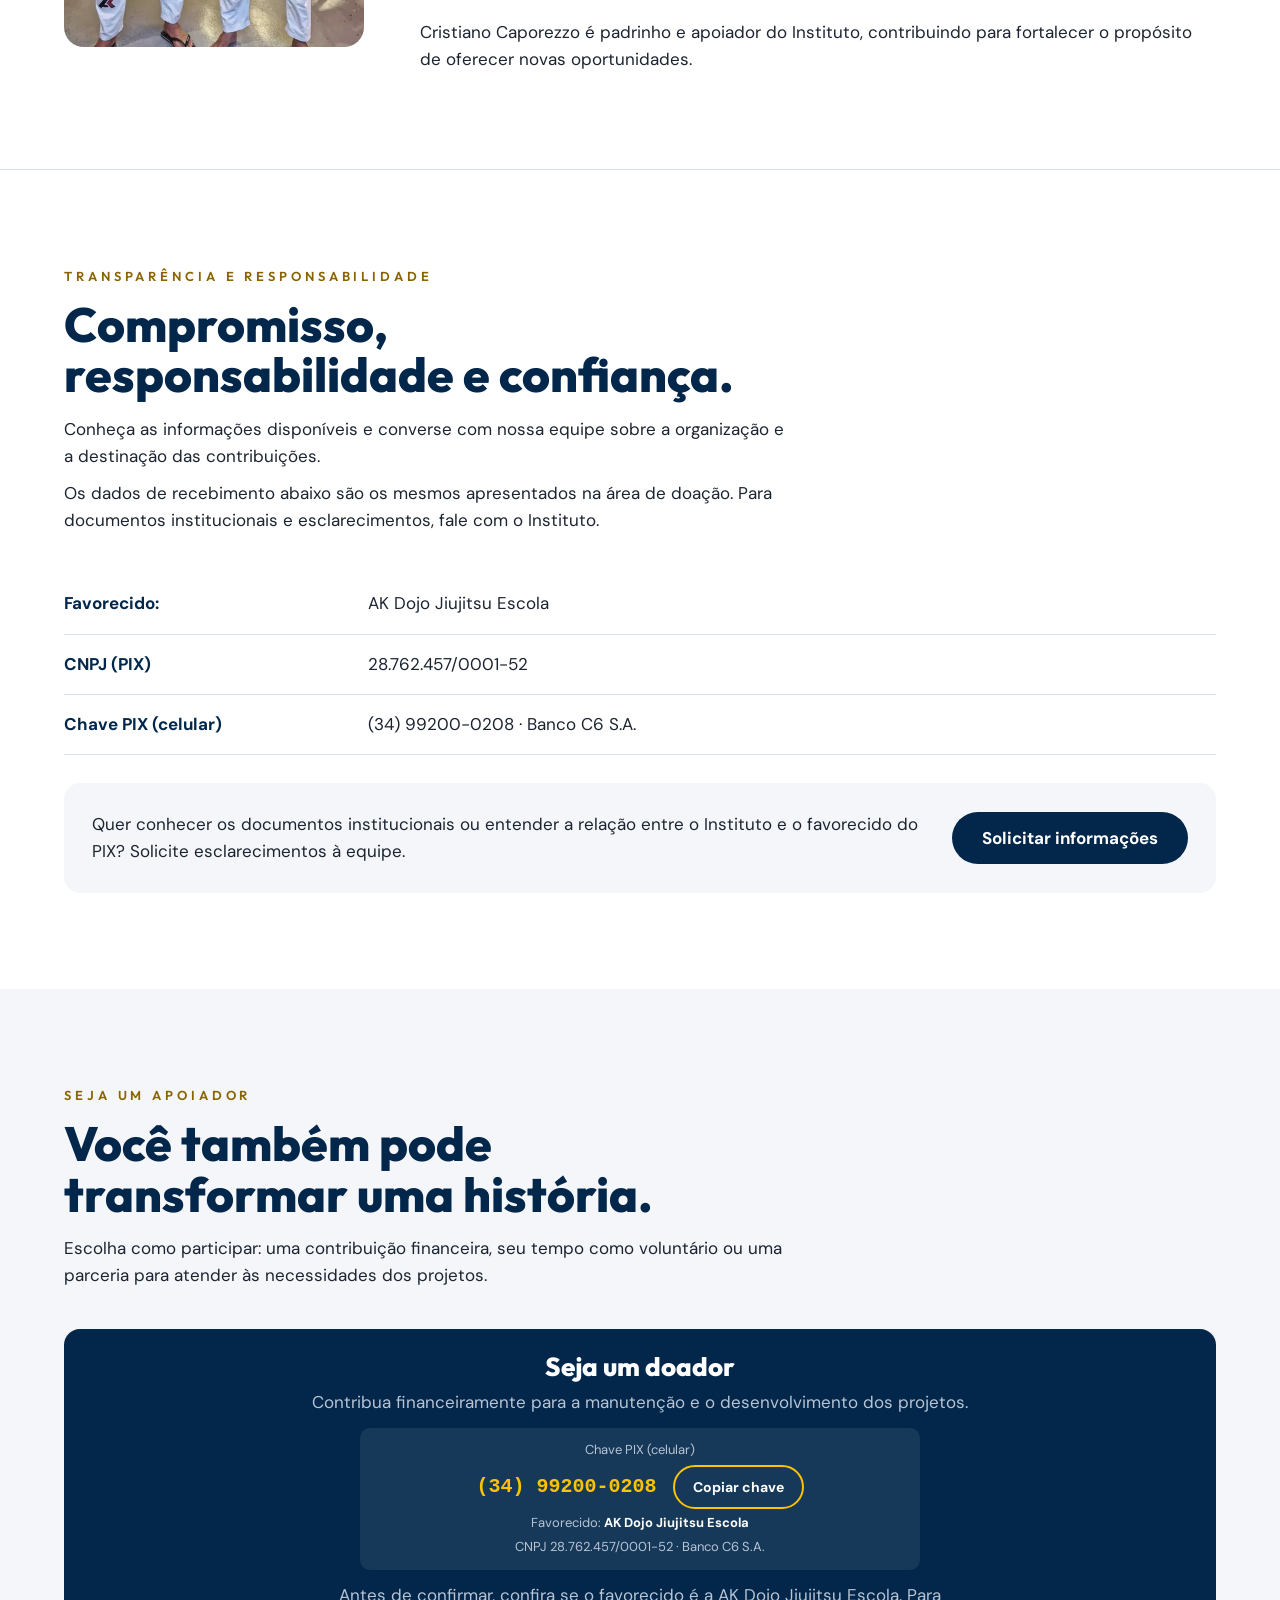
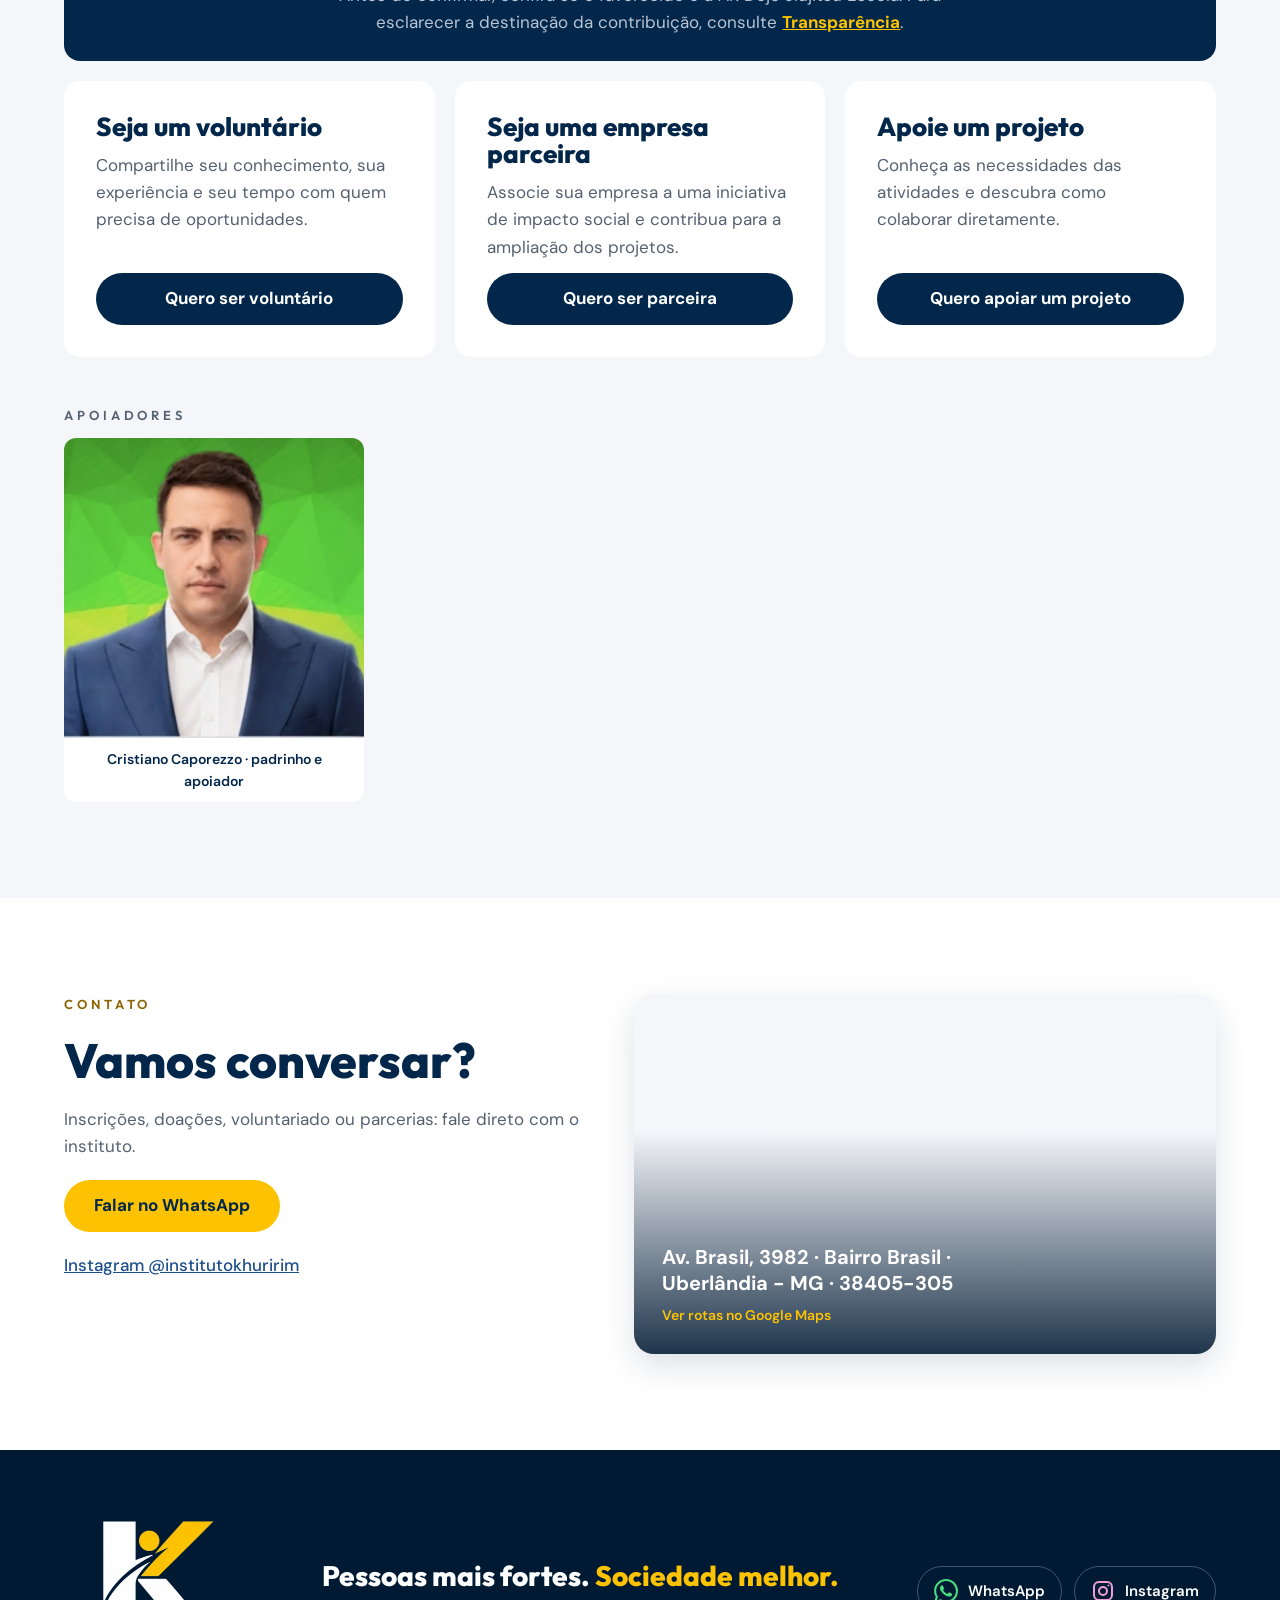
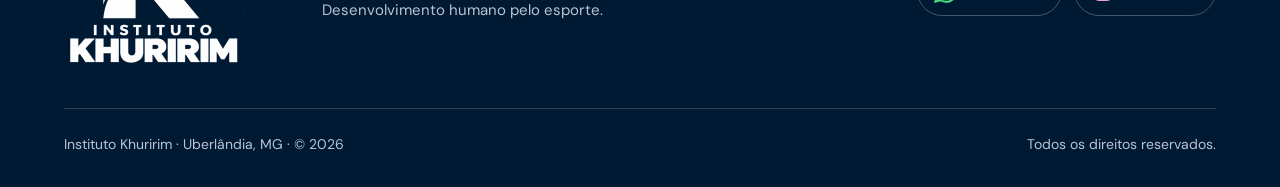
==== commit 0b537695: "Organiza projeto para revisão final e adiciona espanhol" ====
--- a/index.html
+++ b/index.html
@@ -37,7 +37,7 @@
   </script>
   <link rel="preload" href="assets/fonts/outfit.woff2" as="font" type="font/woff2" crossorigin="">
   <link rel="preload" href="assets/fonts/dm-sans.woff2" as="font" type="font/woff2" crossorigin="">
-  <link rel="preload" as="image" href="assets/img/photos/primeira-foto.webp" imagesrcset="assets/img/photos/primeira-foto.webp 1200w" imagesizes="(min-width: 1600px) 650px, (max-width: 600px) calc(100vw - 64px), (max-width: 1000px) 70vw, (max-width: 1360px) calc(48vw - 46px), 608px" fetchpriority="high">
+  <link rel="preload" as="image" href="assets/img/photos/primeira-foto.jpg" imagesrcset="assets/img/photos/primeira-foto.jpg 831w" imagesizes="(min-width: 1600px) 650px, (max-width: 600px) calc(100vw - 64px), (max-width: 1000px) 70vw, (max-width: 1360px) calc(48vw - 46px), 608px" fetchpriority="high">
   <link rel="stylesheet" href="assets/css/base.css">
   <link rel="stylesheet" href="assets/css/layout.css">
   <link rel="stylesheet" href="assets/css/components.css">
@@ -63,6 +63,10 @@
           <img class="language-flag" src="assets/img/flags/us.svg" alt="" width="24" height="17" aria-hidden="true">
           <span>EN</span>
         </button>
+        <button type="button" data-language="es" lang="es" aria-label="Español" aria-pressed="false">
+          <img class="language-flag" src="assets/img/flags/es.svg" alt="" width="24" height="17" aria-hidden="true">
+          <span>ES</span>
+        </button>
       </div>
       <button type="button" class="menu-toggle" aria-expanded="false" aria-controls="menu" aria-label="Abrir menu">
         <span></span><span></span><span></span>
@@ -106,7 +110,7 @@
         <div class="hero-media">
           <span class="hero-frame" aria-hidden="true"></span>
           <div class="hero-photo hero-photo-main">
-            <img src="assets/img/photos/primeira-foto.webp" srcset="assets/img/photos/primeira-foto.webp 1200w" sizes="(min-width: 1600px) 650px, (max-width: 600px) calc(100vw - 64px), (max-width: 1000px) 70vw, (max-width: 1360px) calc(48vw - 46px), 608px" alt="Professor do Instituto Khuririm tira uma selfie com crianças de kimono no tatame" width="1200" height="1099" fetchpriority="high" data-i18n-alt="accessibility.2">
+            <img src="assets/img/photos/primeira-foto.jpg" srcset="assets/img/photos/primeira-foto.jpg 831w" sizes="(min-width: 1600px) 650px, (max-width: 600px) calc(100vw - 64px), (max-width: 1000px) 70vw, (max-width: 1360px) calc(48vw - 46px), 608px" alt="Professor do Instituto Khuririm tira uma selfie com crianças de kimono no tatame" width="831" height="849" fetchpriority="high" data-i18n-alt="accessibility.2">
           </div>
           <div class="hero-photo hero-photo-secondary">
             <img src="assets/img/photos/sobre-600.webp" alt="Professor faixa-preta com duas alunas de kimono diante do logotipo da academia" width="600" height="599" data-i18n-alt="accessibility.4">
@@ -360,7 +364,7 @@
           </article>
         </div>
 
-        <!-- PATROCINADORES: substitua cada placeholder pelo link e pela imagem do parceiro. -->
+        <!-- APOIADORES: adicione somente marcas autorizadas; remova sponsors-single ao incluir mais de um. -->
         <div class="sponsors">
           <p class="kicker kicker-muted" data-i18n="text166">APOIADORES</p>
           <div class="sponsors-carousel sponsors-single" role="region" aria-label="Apoiadores" data-i18n-aria-label="sponsors.carousel">
@@ -369,7 +373,7 @@
             </button>
             <div class="sponsors-grid" id="sponsors-track">
               <figure class="sponsor-card sponsor-slide"><img src="assets/img/photos/apoiador-1.webp" alt="Cristiano Caporezzo" width="350" height="350" loading="lazy"><figcaption data-i18n="text167">Cristiano Caporezzo · padrinho e apoiador</figcaption></figure>
-              </div>
+            </div>
             <button class="sponsors-arrow" type="button" data-sponsors-direction="1" aria-label="Próximos apoiadores" data-i18n-aria-label="sponsors.next">
               <svg viewBox="0 0 24 24" width="24" height="24" fill="none" stroke="currentColor" stroke-width="2" stroke-linecap="round" stroke-linejoin="round" aria-hidden="true"><path d="m9 18 6-6-6-6"></path></svg>
             </button>
--- a/assets/css/sections.css
+++ b/assets/css/sections.css
@@ -254,9 +254,6 @@
 }
 .programs .mv-card:first-child h3 { font-size: 32px; }
 .programs .mv-card:first-child p { max-width: 480px; color: var(--branco); }
-.programs .mv-card:nth-child(3) { background: linear-gradient(135deg, #fff9df, #f9edbe); border-color: #e4cc76; color: var(--azul); }
-.programs .mv-card:nth-child(3) h3 { color: var(--azul); }
-.programs .mv-card:nth-child(3)::before { border-color: rgba(2,39,75,.15); box-shadow: 0 0 0 24px rgba(2,39,75,.025), 0 0 0 48px rgba(2,39,75,.02); }
 .program-number {
   display: inline-flex;
   align-items: center;
@@ -274,7 +271,6 @@
   letter-spacing: .08em;
   color: var(--amarelo);
 }
-.programs .mv-card:nth-child(3) .program-number { color: var(--azul); border-color: rgba(2,39,75,.3); background: rgba(255,255,255,.5); }
 #aulas .cards { grid-template-columns: repeat(4, minmax(0, 1fr)); }
 #aulas .card { border-top: 3px solid var(--amarelo); }
 #missao { padding-top: 56px; padding-bottom: 56px; }
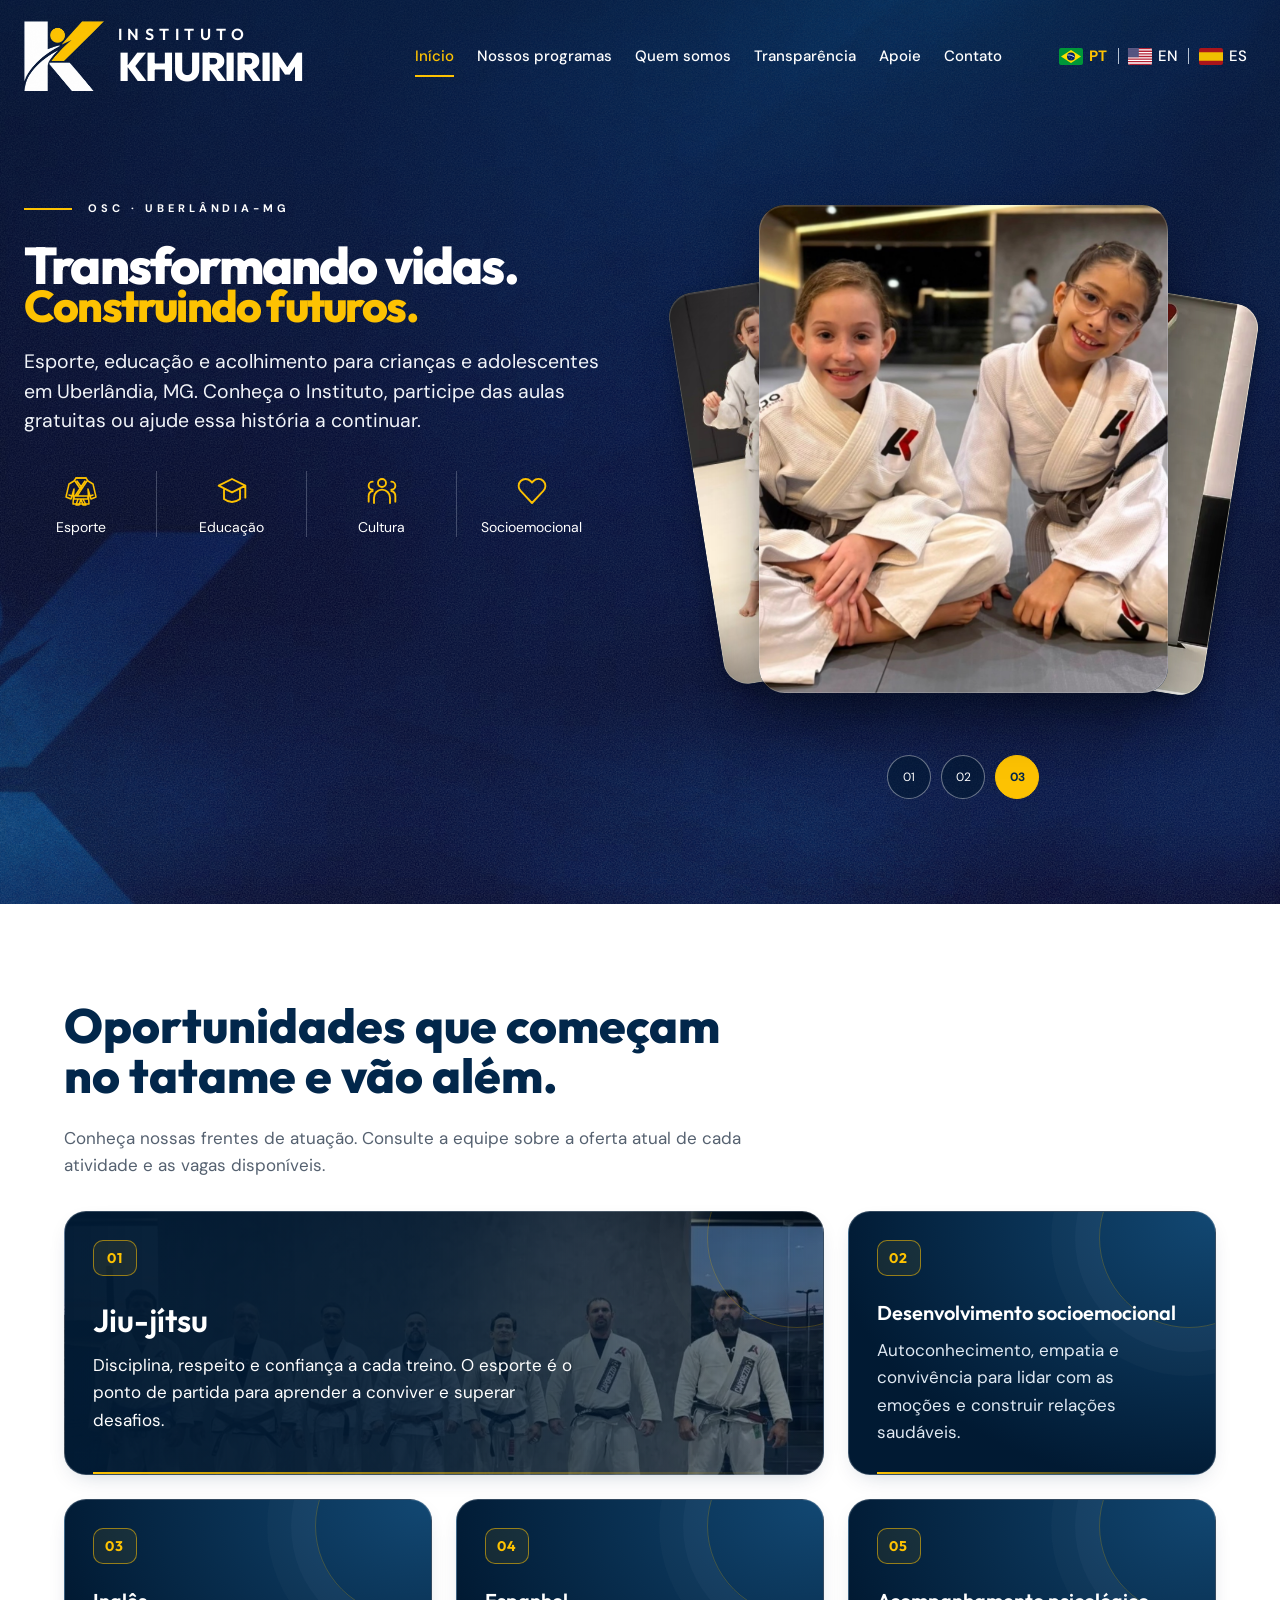
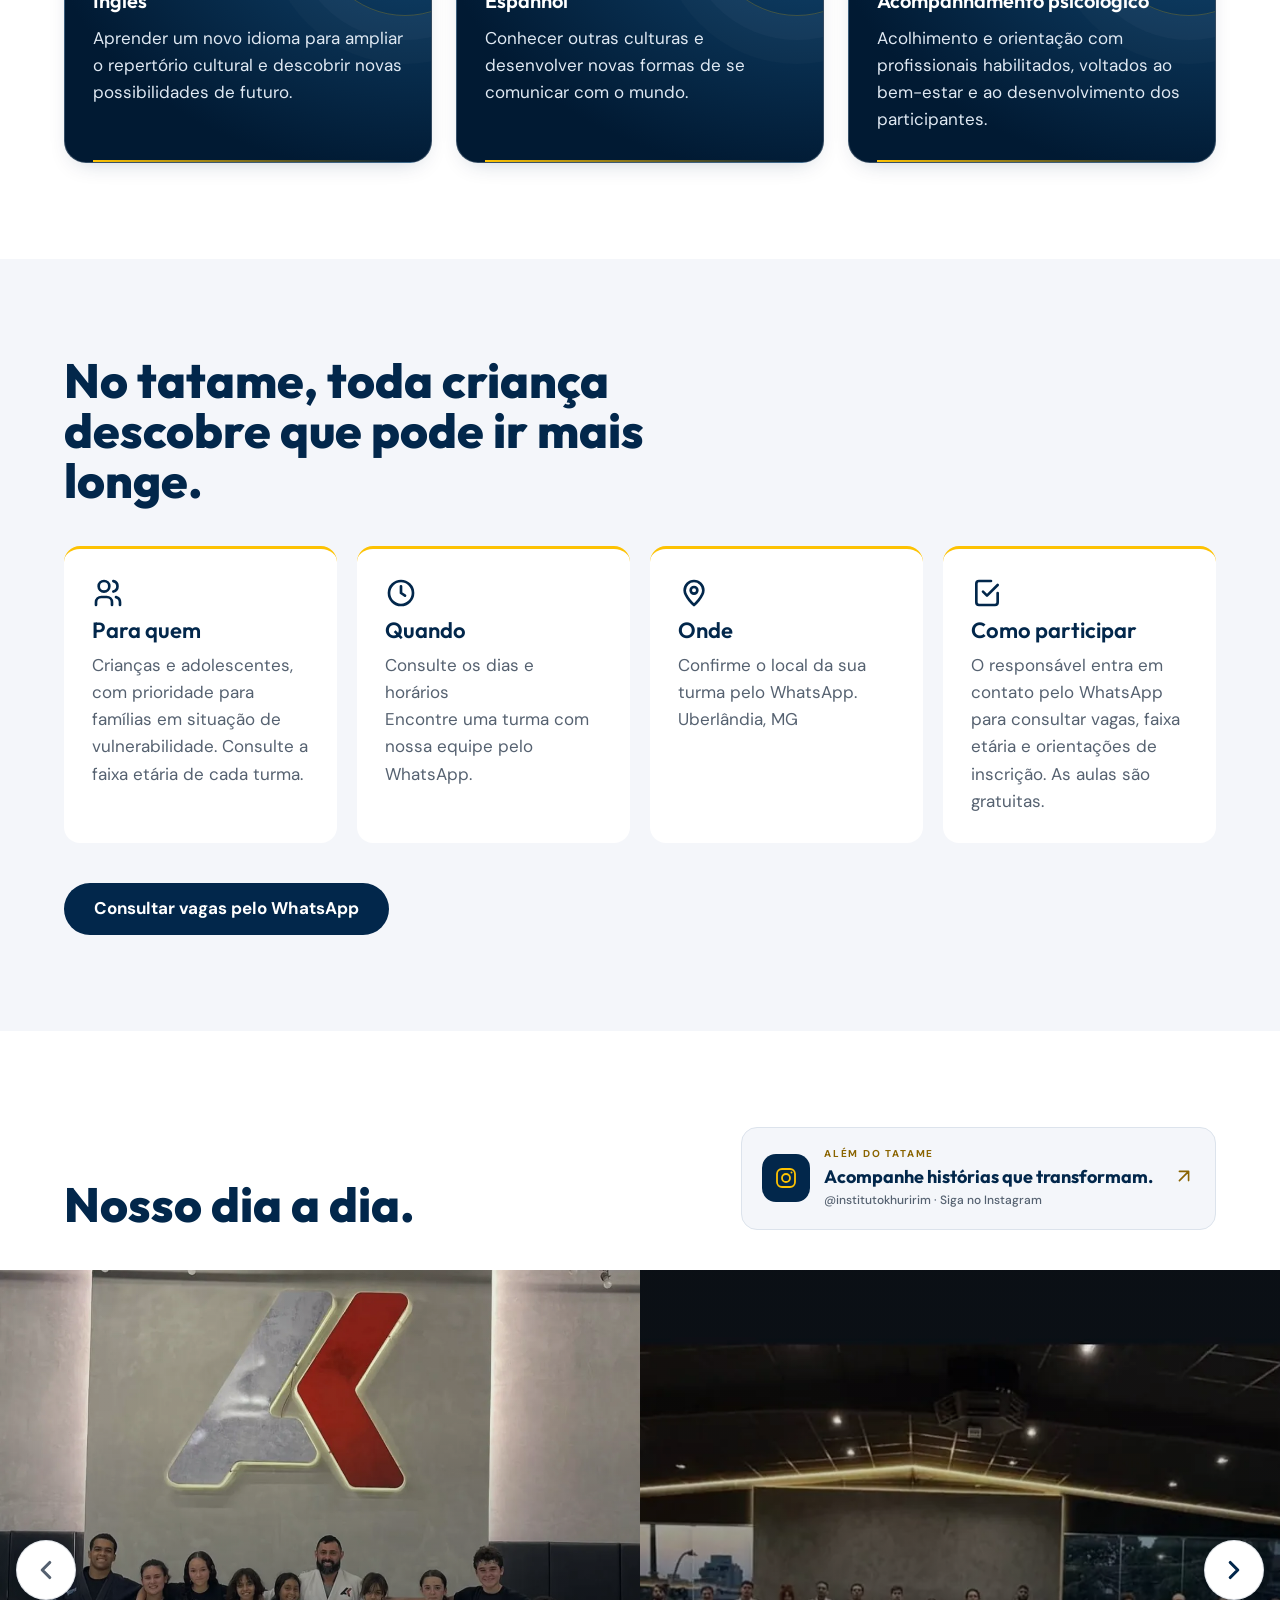
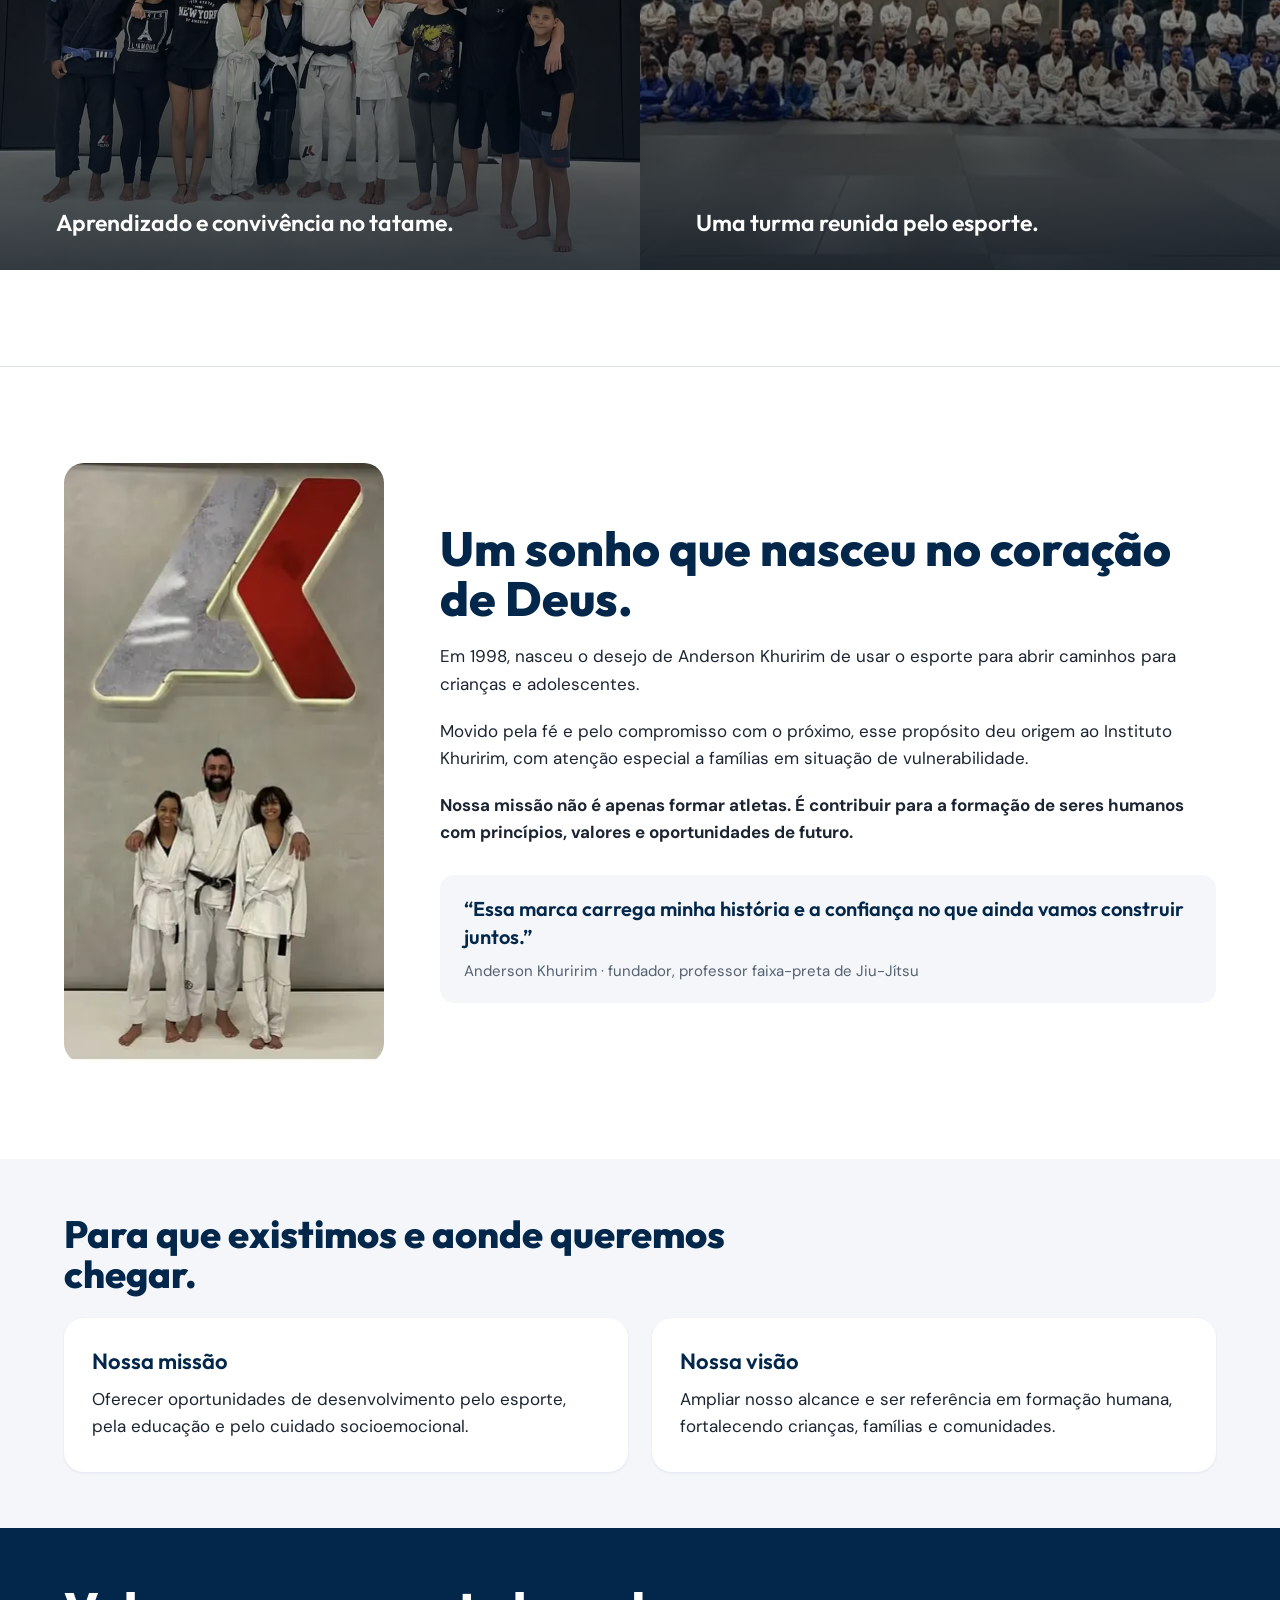
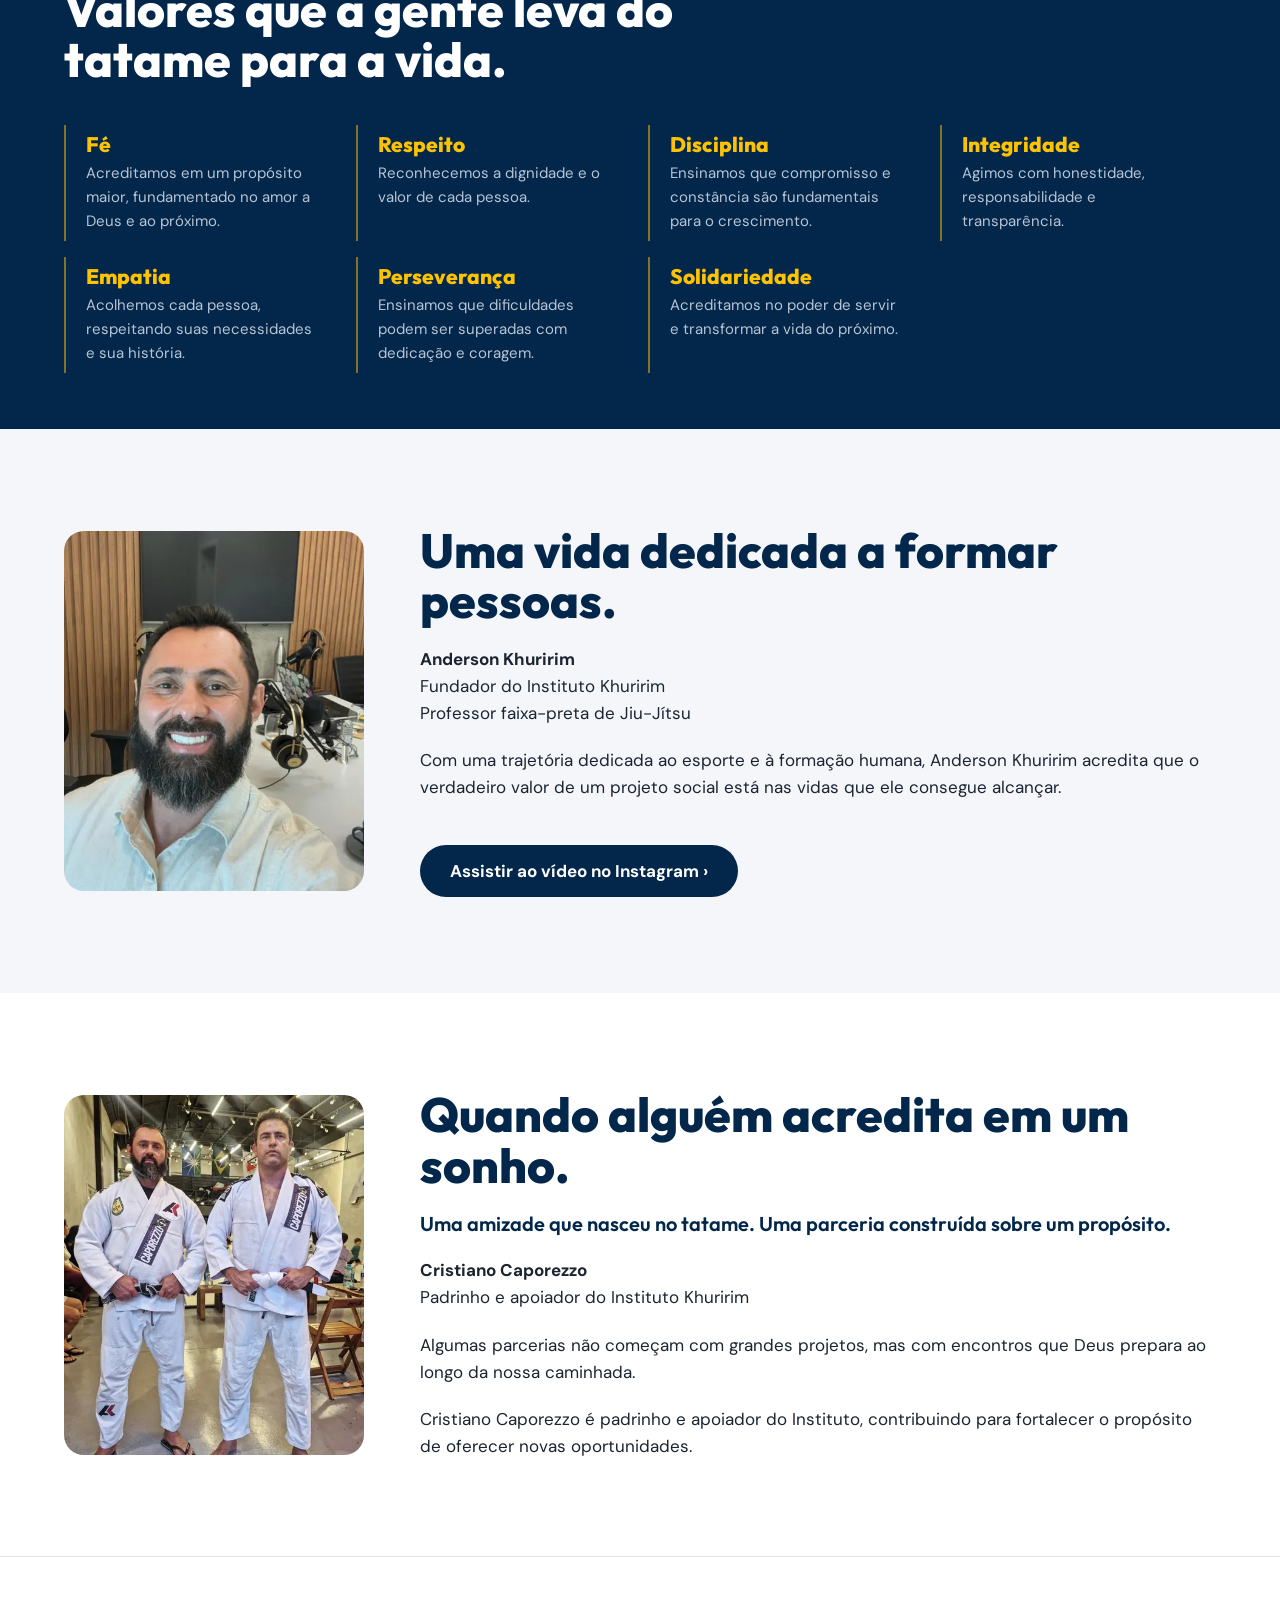
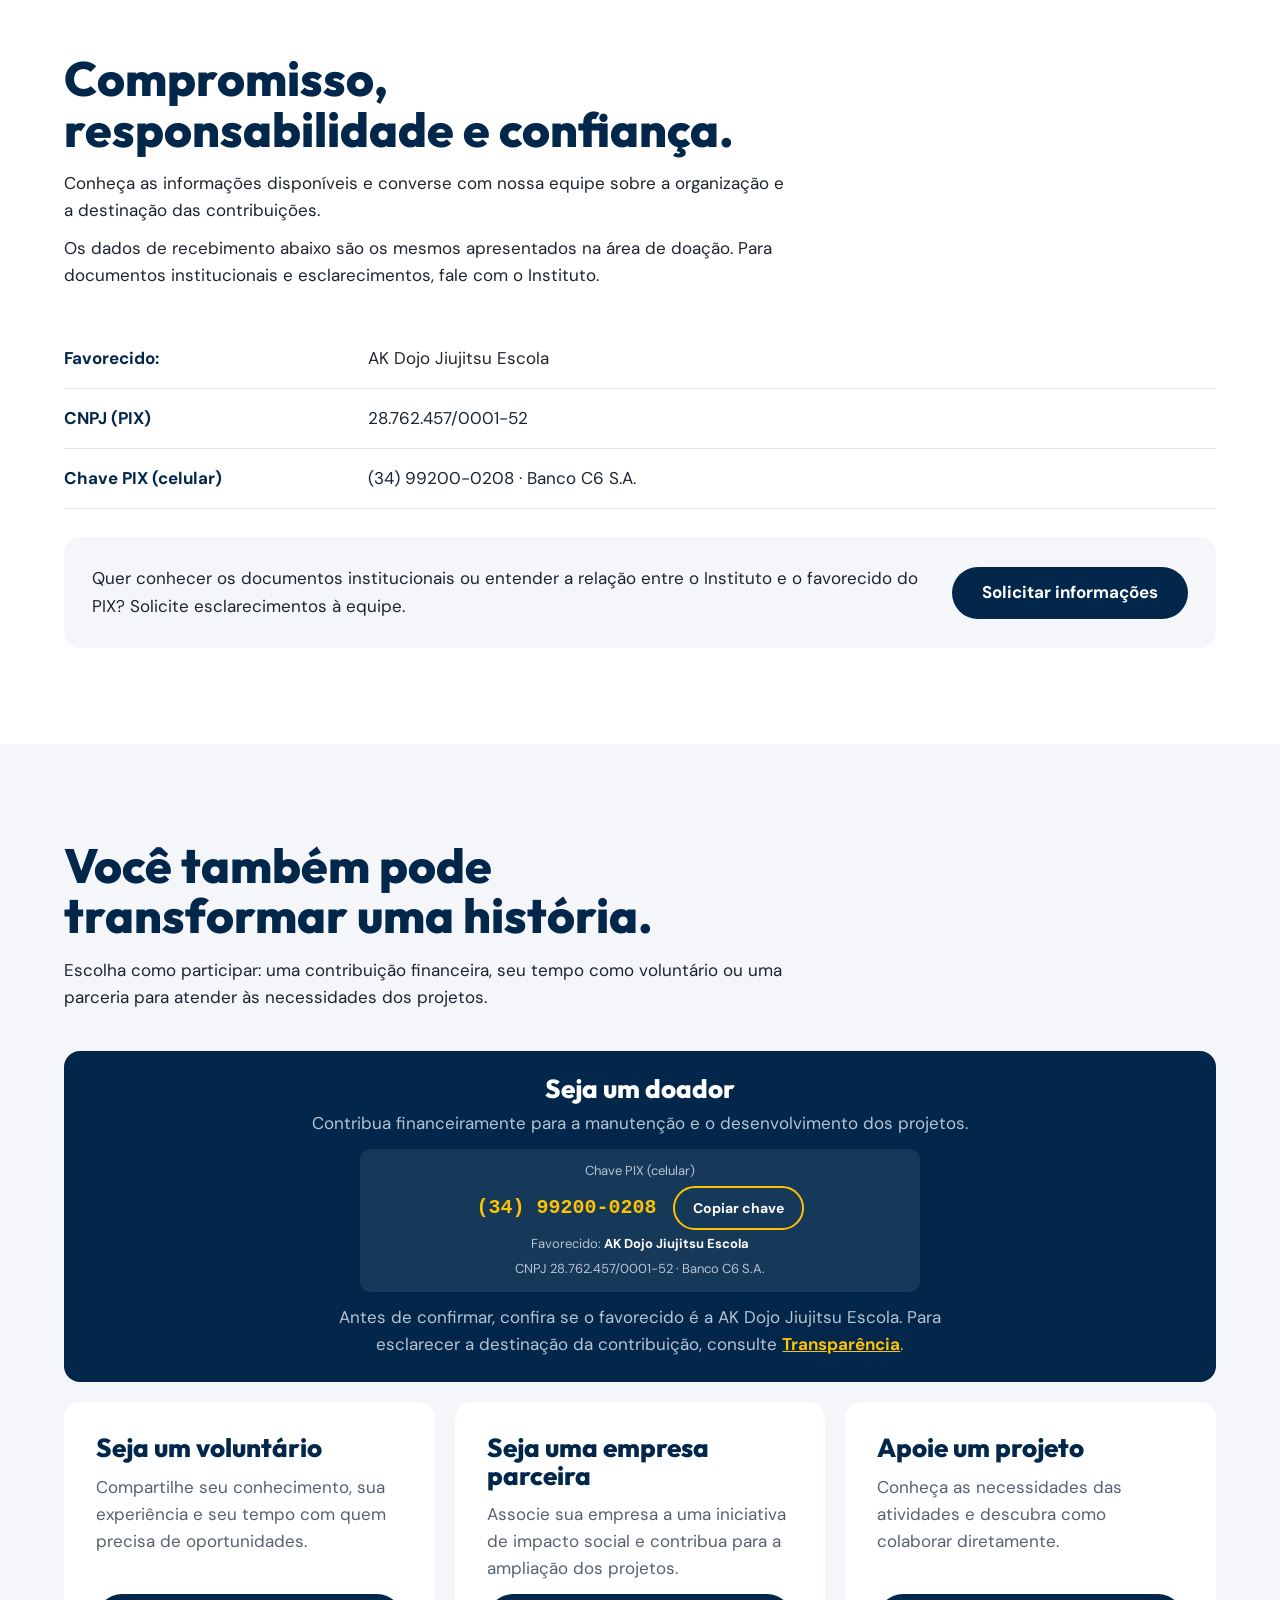
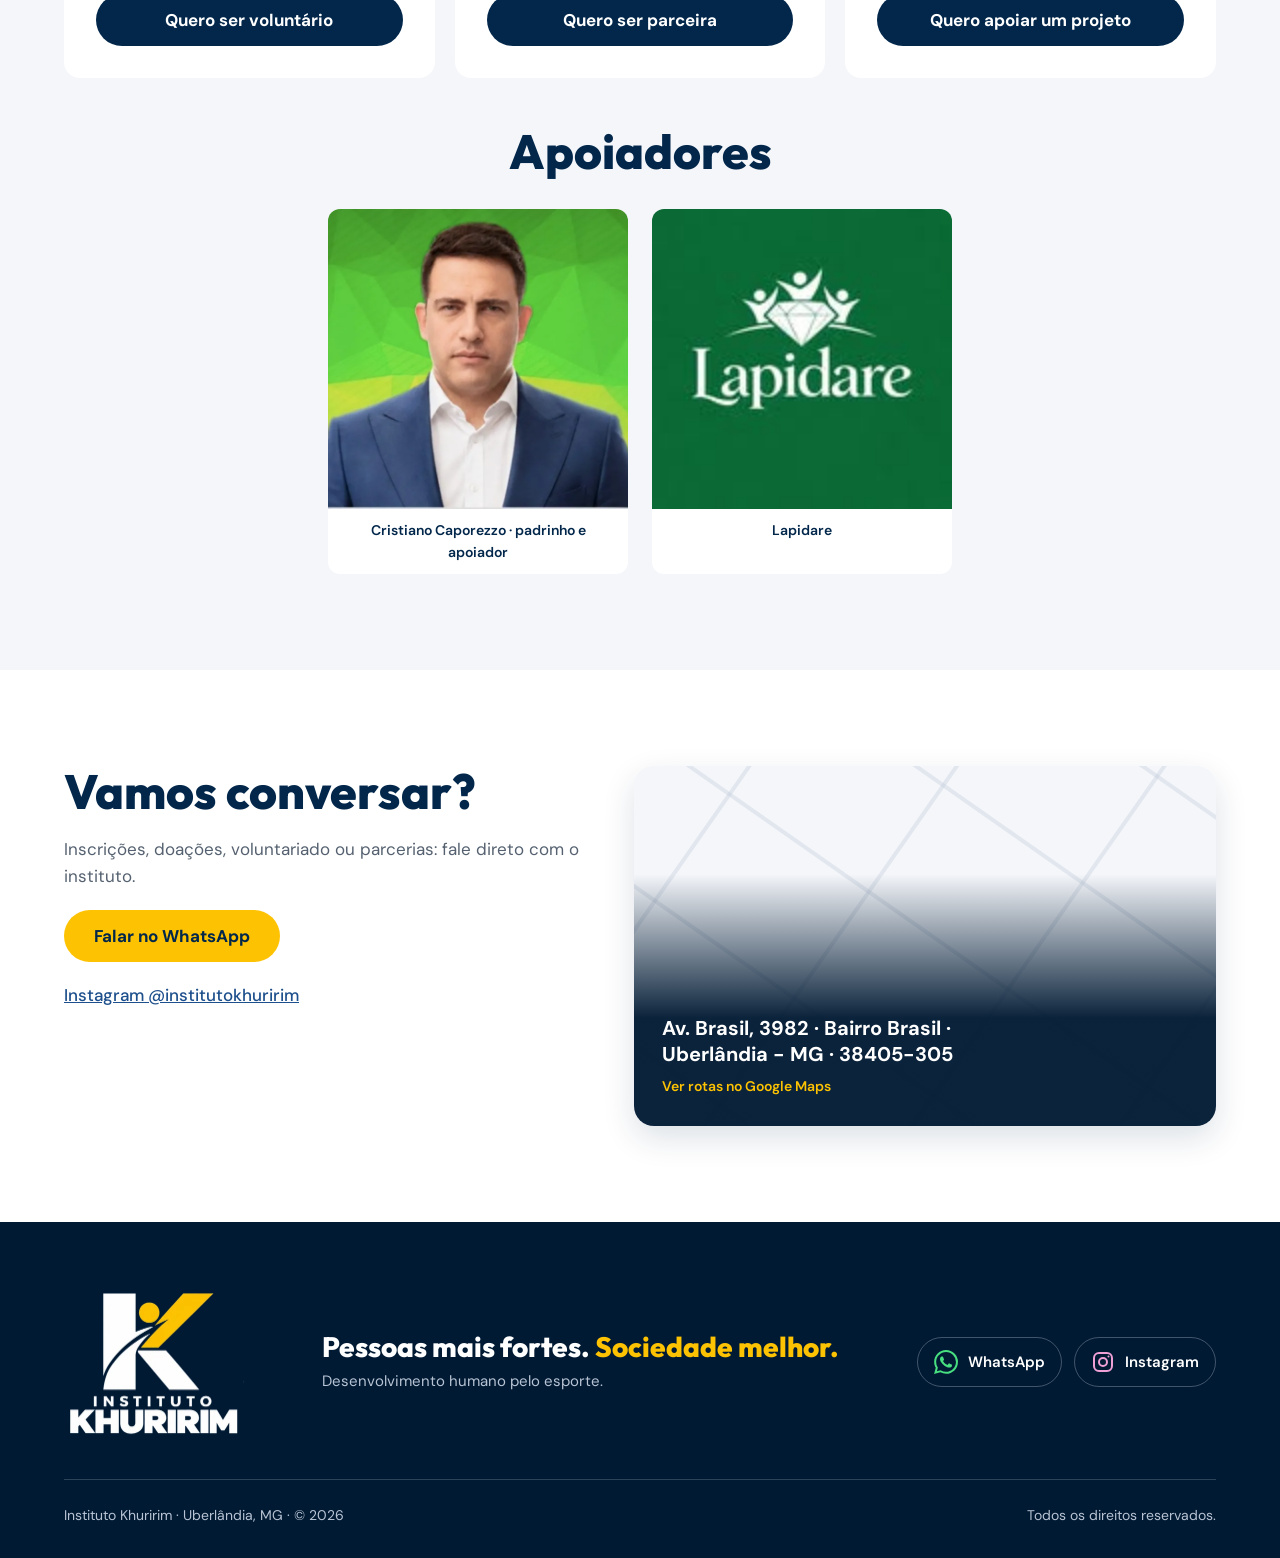
==== commit e60df3ba: "Atualiza hero interativa, fundo animado e cartões dos apoiadores" ====
--- a/index.html
+++ b/index.html
@@ -37,7 +37,7 @@
   </script>
   <link rel="preload" href="assets/fonts/outfit.woff2" as="font" type="font/woff2" crossorigin="">
   <link rel="preload" href="assets/fonts/dm-sans.woff2" as="font" type="font/woff2" crossorigin="">
-  <link rel="preload" as="image" href="assets/img/photos/primeira-foto.jpg" imagesrcset="assets/img/photos/primeira-foto.jpg 831w" imagesizes="(min-width: 1600px) 650px, (max-width: 600px) calc(100vw - 64px), (max-width: 1000px) 70vw, (max-width: 1360px) calc(48vw - 46px), 608px" fetchpriority="high">
+  <link rel="preload" as="image" href="assets/img/photos/alunas-jiu-jitsu.jpg" fetchpriority="high">
   <link rel="stylesheet" href="assets/css/base.css">
   <link rel="stylesheet" href="assets/css/layout.css">
   <link rel="stylesheet" href="assets/css/components.css">
@@ -93,10 +93,6 @@
             <p data-i18n="text014">Esporte, educação e acolhimento para crianças e adolescentes em Uberlândia, MG.</p>
             <p data-i18n="text015">Conheça o Instituto, participe das aulas gratuitas ou ajude essa história a continuar.</p>
           </div>
-          <div class="actions">
-            <a href="#aulas" class="btn btn-yellow"><span data-i18n="text016">Quero participar das aulas</span><svg viewBox="0 0 24 24" width="24" height="24" fill="none" stroke="currentColor" stroke-width="1.5" stroke-linecap="round" stroke-linejoin="round" aria-hidden="true" focusable="false"><path d="M4 12h16m-7-7 7 7-7 7"/></svg></a>
-            <a href="#apoie" class="btn btn-outline"><span data-i18n="hero.support">Apoiar o Instituto</span><svg viewBox="0 0 24 24" width="24" height="24" fill="none" stroke="currentColor" stroke-width="1.5" stroke-linecap="round" stroke-linejoin="round" aria-hidden="true" focusable="false"><path d="M4 12h16m-7-7 7 7-7 7"/></svg></a>
-          </div>
           <div class="hero-pillars" role="group" aria-label="Pilares" data-i18n-aria-label="accessibility.3">
             <ul class="pillars-list">
               <li><svg viewBox="0 0 32 32" width="32" height="32" fill="none" stroke="currentColor" stroke-width="1.5" stroke-linecap="round" stroke-linejoin="round" aria-hidden="true" focusable="false"><path d="m11 3-2 3-5 3-3 13 5 2 3-10-1 15h16l-1-15 3 10 5-2-3-13-5-3-2-3Z"/><path d="M11 3h10M10 6l6 9M22 6 12 21M12 6l5 7M20 6 10 21M9 21h14v3H9zM4 20l3 1m18 0 3-1M13 24l-2 6h3l2-6m0 0 2 6h3l-3-6"/></svg><span data-i18n="text018">Esporte</span></li>
@@ -107,13 +103,21 @@
           </div>
         </div>
         <!-- Integração futura: trocar somente os src/srcset após validar os novos arquivos. -->
-        <div class="hero-media">
+        <div class="hero-media hero-stack" data-hero-stack>
           <span class="hero-frame" aria-hidden="true"></span>
-          <div class="hero-photo hero-photo-main">
-            <img src="assets/img/photos/primeira-foto.jpg" srcset="assets/img/photos/primeira-foto.jpg 831w" sizes="(min-width: 1600px) 650px, (max-width: 600px) calc(100vw - 64px), (max-width: 1000px) 70vw, (max-width: 1360px) calc(48vw - 46px), 608px" alt="Professor do Instituto Khuririm tira uma selfie com crianças de kimono no tatame" width="831" height="849" fetchpriority="high" data-i18n-alt="accessibility.2">
-          </div>
-          <div class="hero-photo hero-photo-secondary">
+          <button type="button" class="hero-photo hero-photo-main is-left" data-hero-photo aria-pressed="false">
+            <img src="assets/img/photos/primeira-foto.jpg" srcset="assets/img/photos/primeira-foto.jpg 831w" sizes="(min-width: 1600px) 650px, (max-width: 600px) calc(100vw - 64px), (max-width: 1000px) 70vw, (max-width: 1360px) calc(48vw - 46px), 608px" alt="Professor do Instituto Khuririm tira uma selfie com crianças de kimono no tatame" width="831" height="849" data-i18n-alt="accessibility.2">
+          </button>
+          <button type="button" class="hero-photo hero-photo-secondary is-right" data-hero-photo aria-pressed="false">
             <img src="assets/img/photos/sobre-600.webp" alt="Professor faixa-preta com duas alunas de kimono diante do logotipo da academia" width="600" height="599" data-i18n-alt="accessibility.4">
+          </button>
+          <button type="button" class="hero-photo hero-photo-third is-front" data-hero-photo data-hero-primary aria-pressed="true">
+            <img src="assets/img/photos/alunas-jiu-jitsu.jpg" alt="Duas alunas de kimono sorrindo no tatame" width="1290" height="1290" fetchpriority="high" data-i18n-alt="hero.students">
+          </button>
+          <div class="hero-photo-controls" data-hero-controls>
+            <button type="button" data-hero-select="0" aria-pressed="false">01</button>
+            <button type="button" data-hero-select="1" aria-pressed="false">02</button>
+            <button type="button" data-hero-select="2" aria-pressed="true">03</button>
           </div>
         </div>
       </div>
@@ -122,7 +126,6 @@
 <section id="programas" class="section">
       <div class="container">
         <header class="section-head">
-          <p class="kicker" data-i18n="text086">NOSSOS PROGRAMAS</p>
           <h2 data-i18n="text087">Oportunidades que começam no tatame e vão além.</h2>
         </header>
         <p class="programs-intro" data-i18n="programs.availability">Conheça nossas frentes de atuação. Consulte a equipe sobre a oferta atual de cada atividade e as vagas disponíveis.</p>
@@ -149,7 +152,6 @@
 <section id="aulas" class="section section-mist">
       <div class="container">
         <header class="section-head">
-          <p class="kicker" data-i18n="text105">AULAS GRATUITAS</p>
           <h2 data-i18n="text106">No tatame, toda criança descobre que pode ir mais longe.</h2>
         </header>
         <div class="cards">
@@ -182,7 +184,6 @@
       <div class="container">
         <header class="section-head section-head-row">
           <div>
-            <p class="kicker" data-i18n="text118">GALERIA</p>
             <h2 data-i18n="text119">Nosso dia a dia.</h2>
           </div>
           <a class="gallery-instagram" href="https://www.instagram.com/institutokhuririm/" target="_blank" rel="noopener">
@@ -224,7 +225,6 @@
           <img src="assets/img/photos/sobre.webp" srcset="assets/img/photos/sobre-600.webp 600w, assets/img/photos/sobre.webp 1200w" sizes="(max-width: 860px) 100vw, 480px" alt="Professor faixa-preta com duas alunas de kimono diante do logotipo da academia" width="480" height="600" loading="lazy" data-i18n-alt="accessibility.4">
         </div>
         <div class="split-text">
-          <p class="kicker" data-i18n="text023">NOSSA HISTÓRIA</p>
           <h2 data-i18n="text024">Um sonho que nasceu no coração de Deus.</h2>
           <p data-i18n="text026">Em 1998, nasceu o desejo de Anderson Khuririm de usar o esporte para abrir caminhos para crianças e adolescentes.</p>
           <p data-i18n="text027">Movido pela fé e pelo compromisso com o próximo, esse propósito deu origem ao Instituto Khuririm, com atenção especial a famílias em situação de vulnerabilidade.</p>
@@ -240,7 +240,6 @@
 <section id="missao" class="section section-mist">
       <div class="container">
         <header class="section-head">
-          <p class="kicker" data-i18n="text034">MISSÃO E VISÃO</p>
           <h2 data-i18n="text035">Para que existimos e aonde queremos chegar.</h2>
           </header>
         <div class="mv">
@@ -259,7 +258,6 @@
 <section id="valores" class="section section-dark">
       <div class="container">
         <header class="section-head">
-          <p class="kicker kicker-yellow" data-i18n="text042">MAIS QUE TÉCNICA</p>
           <h2 data-i18n="text043">Valores que a gente leva do tatame para a vida.</h2>
         </header>
         <div class="values">
@@ -280,7 +278,6 @@
           <img src="assets/img/photos/fundador.webp" srcset="assets/img/photos/fundador-600.webp 600w, assets/img/photos/fundador.webp 1200w" sizes="(max-width: 860px) 100vw, 480px" alt="Anderson Khuririm, fundador do Instituto Khuririm, sorrindo" width="480" height="600" loading="lazy" data-i18n-alt="accessibility.5">
         </div>
         <div class="split-text">
-          <p class="kicker" data-i18n="text058">APRESENTAÇÃO DO FUNDADOR</p>
           <h2 data-i18n="text059">Uma vida dedicada a formar pessoas.</h2>
           <p><strong>Anderson Khuririm</strong><br><span data-i18n="text061">Fundador do Instituto Khuririm</span><br><span data-i18n="text062">Professor faixa-preta de Jiu-Jítsu</span></p>
           <p data-i18n="text063">Com uma trajetória dedicada ao esporte e à formação humana, Anderson Khuririm acredita que o verdadeiro valor de um projeto social está nas vidas que ele consegue alcançar.</p>
@@ -295,7 +292,6 @@
           <img src="assets/img/photos/padrinho.webp" srcset="assets/img/photos/padrinho-600.webp 600w, assets/img/photos/padrinho.webp 1200w" sizes="(max-width: 860px) 100vw, 480px" alt="Anderson Khuririm e Cristiano Caporezzo, de kimono, lado a lado na academia" width="480" height="600" loading="lazy" data-i18n-alt="accessibility.6">
         </div>
         <div class="split-text">
-          <p class="kicker" data-i18n="text067">HOMENAGEM</p>
           <h2 data-i18n="text068">Quando alguém acredita em um sonho.</h2>
           <p class="subtitle" data-i18n="text069">Uma amizade que nasceu no tatame. Uma parceria construída sobre um propósito.</p>
           <p><strong>Cristiano Caporezzo</strong><br><span data-i18n="text071">Padrinho e apoiador do Instituto Khuririm</span></p>
@@ -308,7 +304,6 @@
 <section id="transparencia" class="section">
       <div class="container">
         <header class="section-head">
-          <p class="kicker" data-i18n="text121">TRANSPARÊNCIA E RESPONSABILIDADE</p>
           <h2 data-i18n="text122">Compromisso, responsabilidade e confiança.</h2>
           <p data-i18n="text123">Conheça as informações disponíveis e converse com nossa equipe sobre a organização e a destinação das contribuições.</p>
           <p data-i18n="text124">Os dados de recebimento abaixo são os mesmos apresentados na área de doação. Para documentos institucionais e esclarecimentos, fale com o Instituto.</p>
@@ -328,7 +323,6 @@
 <section id="apoie" class="section section-mist">
       <div class="container">
         <header class="section-head">
-          <p class="kicker" data-i18n="text141">SEJA UM APOIADOR</p>
           <h2 data-i18n="text142">Você também pode transformar uma história.</h2>
           <p data-i18n="text145">Escolha como participar: uma contribuição financeira, seu tempo como voluntário ou uma parceria para atender às necessidades dos projetos.</p>
         </header>
@@ -364,28 +358,29 @@
           </article>
         </div>
 
-        <!-- APOIADORES: adicione somente marcas autorizadas; remova sponsors-single ao incluir mais de um. -->
-        <div class="sponsors">
-          <p class="kicker kicker-muted" data-i18n="text166">APOIADORES</p>
-          <div class="sponsors-carousel sponsors-single" role="region" aria-label="Apoiadores" data-i18n-aria-label="sponsors.carousel">
+        <section class="sponsors" id="apoiadores" aria-labelledby="supporters-title">
+          <header class="section-head sponsors-heading">
+            <h2 id="supporters-title" data-i18n="text166">Apoiadores</h2>
+          </header>
+          <div class="sponsors-carousel sponsors-static" role="region" aria-label="Apoiadores" data-i18n-aria-label="sponsors.carousel">
             <button class="sponsors-arrow" type="button" data-sponsors-direction="-1" aria-label="Apoiadores anteriores" data-i18n-aria-label="sponsors.previous">
               <svg viewBox="0 0 24 24" width="24" height="24" fill="none" stroke="currentColor" stroke-width="2" stroke-linecap="round" stroke-linejoin="round" aria-hidden="true"><path d="m15 18-6-6 6-6"></path></svg>
             </button>
             <div class="sponsors-grid" id="sponsors-track">
-              <figure class="sponsor-card sponsor-slide"><img src="assets/img/photos/apoiador-1.webp" alt="Cristiano Caporezzo" width="350" height="350" loading="lazy"><figcaption data-i18n="text167">Cristiano Caporezzo · padrinho e apoiador</figcaption></figure>
+              <figure class="sponsor-card sponsor-slide"><img src="assets/img/photos/apoiador-1.webp" alt="Cristiano Caporezzo" width="350" height="350" loading="lazy"><figcaption><span data-i18n="text167">Cristiano Caporezzo · padrinho e apoiador</span><a class="sponsor-profile" href="https://www.instagram.com/caporezzodm/" target="_blank" rel="noopener noreferrer" aria-label="Instagram · Cristiano Caporezzo" title="Instagram · @caporezzodm"></a></figcaption></figure>
+              <figure class="sponsor-card sponsor-slide"><img src="assets/img/sponsors/lapidare.jpg" alt="Lapidare" width="150" height="150" loading="lazy"><figcaption>Lapidare<a class="sponsor-profile" href="https://www.instagram.com/lapidareproject/" target="_blank" rel="noopener noreferrer" aria-label="Instagram · Lapidare" title="Instagram · @lapidareproject"></a></figcaption></figure>
             </div>
             <button class="sponsors-arrow" type="button" data-sponsors-direction="1" aria-label="Próximos apoiadores" data-i18n-aria-label="sponsors.next">
               <svg viewBox="0 0 24 24" width="24" height="24" fill="none" stroke="currentColor" stroke-width="2" stroke-linecap="round" stroke-linejoin="round" aria-hidden="true"><path d="m9 18 6-6-6-6"></path></svg>
             </button>
           </div>
-        </div>
+        </section>
       </div>
     </section>
 
 <section id="contato" class="section">
       <div class="container contact">
         <div class="contact-text">
-          <p class="kicker" data-i18n="text171">CONTATO</p>
           <h2 data-i18n="text172">Vamos conversar?</h2>
           <p class="muted" data-i18n="text173">Inscrições, doações, voluntariado ou parcerias: fale direto com o instituto.</p>
           <a class="btn btn-yellow" href="https://wa.me/5534992000208?text=Ol%C3%A1%21%20Vim%20pelo%20site%20do%20Instituto%20Khuririm." target="_blank" rel="noopener" data-i18n="text174">Falar no WhatsApp</a>
@@ -434,12 +429,17 @@
     </div>
   </footer>
 
+  <a class="back-to-top" href="#inicio" aria-label="Voltar ao topo" data-i18n-aria-label="navigation.backToTop" hidden>
+    <svg viewBox="0 0 24 24" width="26" height="26" fill="none" stroke="currentColor" stroke-width="2" stroke-linecap="round" stroke-linejoin="round" aria-hidden="true"><path d="m6 12 6-6 6 6M12 6v14"/></svg>
+  </a>
+
   <script src="assets/js/i18n.js" defer></script>
   <script src="assets/js/components/navigation.js" defer></script>
   <script src="assets/js/components/clipboard.js" defer></script>
   <script src="assets/js/components/carousels.js" defer></script>
   <script src="assets/js/components/lightbox.js" defer></script>
   <script src="assets/js/components/animations.js" defer></script>
+  <script src="assets/js/components/hero-photos.js" defer></script>
   <script src="assets/js/main.js" defer></script>
 </body>
 </html>
--- a/assets/css/layout.css
+++ b/assets/css/layout.css
@@ -151,8 +151,9 @@
   .site-header .brand-symbol { width: 58px; }
   .site-header .brand-big { font-size: 25px; }
   .site-header .brand-small { font-size: 11px; }
-  .site-header .language-switch { order: 0; margin-left: auto; padding-left: 0; border-left: 0; }
-  .site-header .menu-toggle { display: flex; }
+  .site-header .header-inner > .language-switch { display: none; }
+  .site-header .nav .language-switch { order: 0; margin: 16px 0 0; padding: 8px 0 0; border-left: 0; justify-content: flex-start; }
+  .site-header .menu-toggle { display: flex; margin-left: auto; }
   .site-header .nav {
     position: absolute;
     top: 100%;
--- a/assets/css/components.css
+++ b/assets/css/components.css
@@ -1,4 +1,27 @@
 /* Botões, cards, carrosséis, modal, PIX, redes sociais e animações. */
+
+.back-to-top {
+  position: fixed;
+  right: 24px;
+  bottom: 24px;
+  bottom: calc(24px + env(safe-area-inset-bottom, 0px));
+  z-index: 40;
+  display: grid;
+  place-items: center;
+  width: 52px;
+  height: 52px;
+  border: 1px solid rgba(2,39,75,.15);
+  border-radius: 50%;
+  background: var(--amarelo);
+  color: var(--azul);
+  box-shadow: 0 4px 18px rgba(1,12,24,.25);
+  text-decoration: none;
+}
+.back-to-top[hidden] { display: none; }
+.back-to-top:hover { background: var(--amarelo-hover); color: var(--azul); }
+@media (max-width: 600px) {
+  .back-to-top { right: 16px; bottom: 16px; bottom: calc(16px + env(safe-area-inset-bottom, 0px)); width: 48px; height: 48px; }
+}
 
 .btn {
   display: inline-flex; align-items: center; justify-content: center;
--- a/assets/css/sections.css
+++ b/assets/css/sections.css
@@ -25,28 +25,34 @@
   isolation: isolate;
   overflow: hidden;
   background-color: #021a33;
-  background-image: url('../img/backgrounds/hero-background.png.png');
-  background-repeat: no-repeat;
-  background-size: cover;
-  background-position: center bottom;
-}
-/* Preserva o fundo original. A camada inferior reduz seu K em 15% e escurece-o
-   suavemente; as bordas se fundem à textura sem redesenhar o símbolo. */
+}
+/* Uma unica imagem se move por tras do degrade e da textura. */
 .hero::before {
   content: '';
   position: absolute;
-  bottom: 0;
-  left: 0;
-  width: 85%;
-  height: 85%;
+  inset: -4%;
   z-index: -1;
   pointer-events: none;
-  background-image: linear-gradient(rgba(1, 18, 35, .2), rgba(1, 18, 35, .2)), url('../img/backgrounds/hero-background.png.png');
-  background-repeat: no-repeat;
-  background-size: cover;
-  background-position: center bottom;
-  mask-image: linear-gradient(to right, #000 82%, transparent), linear-gradient(to bottom, transparent, #000 16%);
-  mask-composite: intersect;
+  background: url('../img/backgrounds/hero-background.jpg') center bottom / cover no-repeat;
+  filter: contrast(1.18) brightness(1.08);
+  transform: translate3d(-1.5%, 1%, 0) scale(1.02);
+  animation: hero-background-drift 24s ease-in-out infinite alternate;
+}
+.hero::after {
+  content: '';
+  position: absolute;
+  inset: 0;
+  z-index: -1;
+  pointer-events: none;
+  background-image: linear-gradient(180deg, rgba(2, 26, 51, .58) 0%, rgba(2, 26, 51, .3) 42%, rgba(2, 26, 51, .12) 100%), url('../img/backgrounds/hero-grain.svg');
+  background-size: 100% 100%, 180px 180px;
+  background-repeat: no-repeat, repeat;
+}
+@keyframes hero-background-drift {
+  to { transform: translate3d(1.5%, -1%, 0) scale(1.04); }
+}
+@media (prefers-reduced-motion: reduce) {
+  .hero::before { animation: none; transform: none; }
 }
 .hero .hero-inner {
   position: relative;
@@ -59,13 +65,13 @@
   padding-top: 32px;
   padding-bottom: 52px;
 }
-.hero .hero-text { position: relative; z-index: 2; align-self: start; min-width: 0; padding-top: 56px; display: flex; flex-direction: column; gap: 24px; }
+.hero .hero-text { position: relative; z-index: 2; align-self: start; min-width: 0; container-type: inline-size; padding-top: 56px; display: flex; flex-direction: column; gap: 24px; }
 .hero .kicker { margin: 0; gap: 16px; color: var(--branco); font-size: 11px; font-weight: 700; letter-spacing: .36em; }
 .hero .kicker .line { width: 48px; flex-shrink: 0; }
-.hero h1 { font-size: clamp(56px, 5.8vw, 84px); font-weight: 800; line-height: .9; letter-spacing: -.035em; overflow-wrap: normal; }
-.hero h1 > span { display: block; }
+.hero h1 { font-size: clamp(20px, 8.4cqi, 64px); font-weight: 800; line-height: .9; letter-spacing: -.035em; overflow-wrap: normal; }
+.hero h1 > span { display: block; white-space: nowrap; }
 .hero h1 .hl { margin-top: -4px; font-size: .86em; line-height: 1.02; color: var(--amarelo); }
-.hero .hero-lead { display: block; max-width: 600px; margin-top: -6px; }
+.hero .hero-lead { display: block; width: 100%; max-width: 600px; margin-top: -6px; }
 .hero .hero-lead p { display: inline; margin: 0; color: #f1f4f9; font-size: clamp(18px, 1.52vw, 22px); line-height: 1.5; }
 .hero .hero-lead p + p::before { content: ' '; }
 .hero .actions { display: grid; grid-template-columns: 1.3fr 1fr; gap: 16px; width: 100%; max-width: 610px; margin-top: 18px; }
@@ -75,7 +81,7 @@
 .hero .actions .btn-yellow:hover { background: var(--amarelo-hover); }
 .hero .actions .btn-outline { border: 1px solid #eff4fa; background: rgba(1, 26, 51, .15); }
 .hero .actions .btn-outline:hover { color: var(--azul); border-color: var(--amarelo); background: var(--amarelo); }
-.hero .hero-pillars { width: 100%; max-width: 610px; margin-top: 12px; }
+.hero .hero-pillars { width: 100%; max-width: 600px; margin-top: 12px; margin-inline-start: clamp(-20px, -1.4vw, -8px); }
 .hero .pillars-list { display: grid; grid-template-columns: repeat(4, minmax(0, 1fr)); gap: 0; margin: 0; padding: 0; list-style: none; }
 .hero .pillars-list li { display: flex; flex-direction: column; align-items: center; justify-content: flex-start; gap: 11px; min-width: 0; padding: 4px 9px 0; text-align: center; color: var(--branco); font-size: 14px; line-height: 1.35; }
 .hero .pillars-list li + li { border-left: 1px solid rgba(184, 196, 212, .3); }
@@ -129,42 +135,66 @@
 @media (max-width: 1200px) and (min-width: 1001px) {
   .hero .hero-inner { gap: 36px; min-height: 710px; }
   .hero .hero-text { padding-top: 36px; gap: 22px; }
-  .hero h1 { font-size: 64px; }
+  .hero h1 { font-size: clamp(20px, 8.4cqi, 64px); }
   .hero .actions { gap: 12px; margin-top: 10px; }
   .hero .actions .btn { padding: 15px; font-size: 15px; }
   .hero .hero-pillars { margin-top: 8px; }
   .hero .pillars-list li { padding-right: 6px; padding-left: 6px; font-size: 12px; }
 }
 @media (max-width: 1000px) {
-  .hero { padding-top: 92px; background-size: contain; }
-  .hero::before { background-size: 100% 100%, contain; }
+  .hero { padding-top: 92px; }
+
   .hero .hero-inner { grid-template-columns: 1fr; gap: 48px; min-height: 0; padding: 52px 32px 64px; }
   .hero .hero-text { max-width: 720px; padding-top: 0; }
-  .hero h1 { max-width: 720px; font-size: clamp(56px, 8vw, 76px); }
+  .hero h1 { max-width: 720px; font-size: clamp(20px, 8.4cqi, 64px); }
   .hero .hero-lead { max-width: 660px; margin-top: 0; }
+  .hero .hero-pillars { max-width: 660px; }
   .hero .actions { max-width: 610px; }
   .hero .hero-media { justify-self: center; width: 80%; max-width: 600px; }
 }
 @media (max-width: 600px) {
   .hero { padding-top: 80px; }
+
   .hero .hero-inner { gap: 36px; padding: 36px 22px 48px; }
   .hero .hero-text { gap: 22px; }
   .hero .kicker { gap: 12px; font-size: 9px; letter-spacing: .23em; }
   .hero .kicker .line { width: 32px; }
-  .hero h1 { font-size: clamp(36px, 10.6vw, 60px); line-height: .96; letter-spacing: -.035em; }
+  .hero h1 { font-size: clamp(20px, 8.4cqi, 64px); line-height: .96; letter-spacing: -.035em; }
   .hero h1 .hl { margin-top: 8px; font-size: .86em; line-height: 1.12; }
   .hero .hero-lead p { font-size: 17px; line-height: 1.6; }
   .hero .actions { grid-template-columns: 1fr; gap: 12px; margin-top: 4px; }
   .hero .actions .btn { min-height: 60px; padding: 16px 22px; font-size: 16px; }
-  .hero .hero-pillars { margin-top: 8px; }
-  .hero .pillars-list { grid-template-columns: repeat(2, minmax(0, 1fr)); row-gap: 22px; }
-  .hero .pillars-list li { padding: 0 7px; gap: 9px; font-size: 12px; }
-  .hero .pillars-list li:nth-child(3) { border-left: 0; }
-  .hero .pillars-list svg { width: 30px; height: 30px; }
+  .hero .hero-pillars { margin-top: 8px; margin-inline-start: -4px; }
+  .hero .pillars-list { grid-template-columns: repeat(4, minmax(0, 1fr)); }
+  .hero .pillars-list li { padding: 0 2px; gap: 8px; font-size: clamp(8px, 2.7cqi, 12px); white-space: nowrap; }
+
+  .hero .pillars-list svg { width: clamp(22px, 7cqi, 30px); height: clamp(22px, 7cqi, 30px); }
   .hero .hero-media { width: calc(100% - 12px); max-width: 400px; margin-block: 8px 16px; }
   .hero .hero-frame { border-radius: 21px; }
   .hero .hero-photo-secondary { border-radius: 16px; }
 }
+/* Proposta de hero com tres fotos selecionaveis; sem troca automatica. */
+.hero .hero-stack { margin-bottom: 64px; touch-action: pan-y; }
+.hero .hero-stack .hero-photo {
+  appearance: none; padding: 0; margin: 0; cursor: pointer;
+  inset: auto; top: 10%; left: 0; width: 65%; height: 76%; aspect-ratio: auto;
+  border-radius: clamp(16px, 2vw, 26px); transform: rotate(-9deg) scale(.96);
+  z-index: 1;
+  transition: top .55s ease, left .55s ease, width .55s ease, height .55s ease, transform .55s ease, box-shadow .55s ease;
+}
+.hero .hero-stack .hero-photo.is-right { left: 35%; top: 12%; transform: rotate(9deg) scale(.96); z-index: 2; }
+.hero .hero-stack .hero-photo.is-front { top: 0; left: 13%; width: 74%; height: 90%; transform: rotate(0); z-index: 3; box-shadow: 0 26px 60px -12px rgba(0, 8, 20, .65); }
+.hero .hero-stack .hero-photo img { object-fit: cover; object-position: center; }
+.hero .hero-stack .hero-photo-main img { object-position: 48% 35%; }
+.hero .hero-stack .hero-photo-third img { object-position: 50% 42%; }
+.hero .hero-stack .hero-photo:focus-visible { outline: 3px solid var(--amarelo); outline-offset: 5px; }
+.hero-photo-controls { position: absolute; top: calc(100% + 8px); left: 0; width: 100%; display: flex; justify-content: center; gap: 10px; }
+.hero-photo-controls button { min-width: 44px; min-height: 44px; padding: 8px; border: 1px solid rgba(255,255,255,.4); border-radius: 50%; background: rgba(2,26,51,.6); color: var(--branco); font: inherit; font-size: 12px; cursor: pointer; transition: background .2s, color .2s; }
+.hero-photo-controls button[aria-pressed="true"] { background: var(--amarelo); border-color: var(--amarelo); color: var(--azul); font-weight: 700; }
+@media (prefers-reduced-motion: reduce) {
+  .hero .hero-stack .hero-photo, .hero-photo-controls button { transition: none; }
+}
+
 .split { display: flex; flex-wrap: wrap; align-items: center; gap: 56px; }
 
 .split-media { flex: 1 1 320px; min-width: 0; }
@@ -286,11 +316,21 @@
 .transparency-contact { display: flex; align-items: center; flex-wrap: wrap; gap: 24px; margin-top: 28px; padding: 28px; border-radius: var(--raio); background: var(--nevoa); }
 .transparency-contact p { flex: 1 1 320px; }
 .transparency-contact .btn { flex-shrink: 0; }
-.sponsors-single { grid-template-columns: minmax(0, 1fr); }
-.sponsors-single .sponsors-arrow { display: none; }
-.sponsors-single .sponsors-grid { grid-auto-columns: minmax(0, 300px); }
-@media (max-width: 359px) {
-  .sponsors-single .sponsors-grid { grid-auto-columns: 100%; }
+.sponsors-heading { max-width: none; text-align: center; margin-bottom: 32px; }
+.sponsors-heading h2 { color: var(--azul); }
+.sponsors-static { grid-template-columns: minmax(0, 1fr); }
+.sponsors-static .sponsors-arrow { display: none; }
+.sponsors-static .sponsors-grid { grid-auto-flow: row; grid-template-columns: repeat(2, minmax(0, 300px)); justify-content: center; gap: 24px; overflow: visible; }
+.sponsor-card { position: relative; }
+.sponsor-profile { position: absolute; inset: 0; z-index: 1; border-radius: inherit; cursor: pointer; transition: background .2s, box-shadow .2s; }
+.sponsor-profile:hover { background: rgba(2, 39, 75, .035); box-shadow: inset 0 0 0 2px rgba(2, 39, 75, .25); }
+.sponsor-profile:focus-visible { outline: 3px solid var(--amarelo); outline-offset: -4px; }
+@media (prefers-reduced-motion: reduce) {
+  .sponsor-profile { transition: none; }
+}
+@media (max-width: 600px) {
+  .sponsors-static .sponsors-grid { grid-template-columns: repeat(2, minmax(0, 1fr)); gap: 12px; }
+  .sponsors-static .sponsor-card figcaption { padding: 10px 6px; font-size: 12px; }
 }
 @media (max-width: 1000px) {
   #aulas .cards, #valores .values { grid-template-columns: repeat(2, minmax(0, 1fr)); }
@@ -384,14 +424,15 @@
 }
 
 .map iframe { position: absolute; inset: 0; width: 100%; height: 100%; border: 0; pointer-events: none; }
+.map::before { content: ''; position: absolute; inset: 0; background: repeating-linear-gradient(35deg, transparent 0 64px, rgba(184,196,212,.3) 65px 68px, transparent 69px 130px), repeating-linear-gradient(125deg, transparent 0 92px, rgba(184,196,212,.3) 93px 96px, transparent 97px 170px); }
 
 .map-link {
   position: absolute; inset: 0; z-index: 1; display: flex; flex-direction: column; justify-content: flex-end;
-  gap: 8px; padding: 28px; background: linear-gradient(180deg, transparent 38%, rgba(1,26,51,.88) 100%);
+  gap: 8px; padding: 28px; background: linear-gradient(180deg, transparent 30%, rgba(1,26,51,.96) 70%);
   color: var(--branco); text-decoration: none; transition: background .2s;
 }
 
-.map-link:hover { color: var(--branco); background: linear-gradient(180deg, rgba(1,26,51,.06) 24%, rgba(1,26,51,.94) 100%); }
+.map-link:hover { color: var(--branco); background: linear-gradient(180deg, rgba(1,26,51,.06) 24%, rgba(1,26,51,.98) 70%); }
 
 .map-link:focus-visible { outline-offset: -5px; border-radius: var(--raio-lg); }
 
@@ -408,11 +449,25 @@
 }
 
 @media (max-width: 600px) {
-  .section { padding: 52px 0; }
+  .section { padding: 44px 0; }
+  .section-head { margin-bottom: 28px; }
+  .section-head h2 { font-size: clamp(28px, 7.7vw, 36px); line-height: 1.1; }
+  #missao, #valores { padding-top: 40px; padding-bottom: 40px; }
+  #missao .mv-card { padding: 20px; }
+  .programs-intro { margin-bottom: 24px; }
+  .programs .program-number { margin-bottom: 12px; }
+  .programs .mv-card:first-child h3 { font-size: 28px; }
+  #aulas .cards { gap: 12px; margin-bottom: 24px; }
+  #aulas .card { padding: 20px; }
+  #fundador .split-media, #padrinho .split-media { flex: 0 1 256px; margin-inline: auto; }
+  #fundador .split-media img, #padrinho .split-media img { max-height: 320px; }
+  .founder-actions { margin-top: 8px; }
+  .sponsors { margin-top: 32px; }
+  .map { height: 300px; min-height: 300px; }
   .split, .contact { gap: 28px; }
   .split-text { gap: 16px; }
   .programs, .mv { gap: 16px; }
-  .programs .mv-card, .mv-card, .support-card { padding: 24px; }
+  .programs .mv-card, .mv-card, .support-card { padding: 20px; }
   .support .support-card-dark { padding: 22px 18px; }
   .transp dd, .pix > span, .contact-list a { overflow-wrap: anywhere; }
   .contact-text .btn, #aulas > .container > .btn { width: 100%; padding: 12px 18px; text-align: center; }
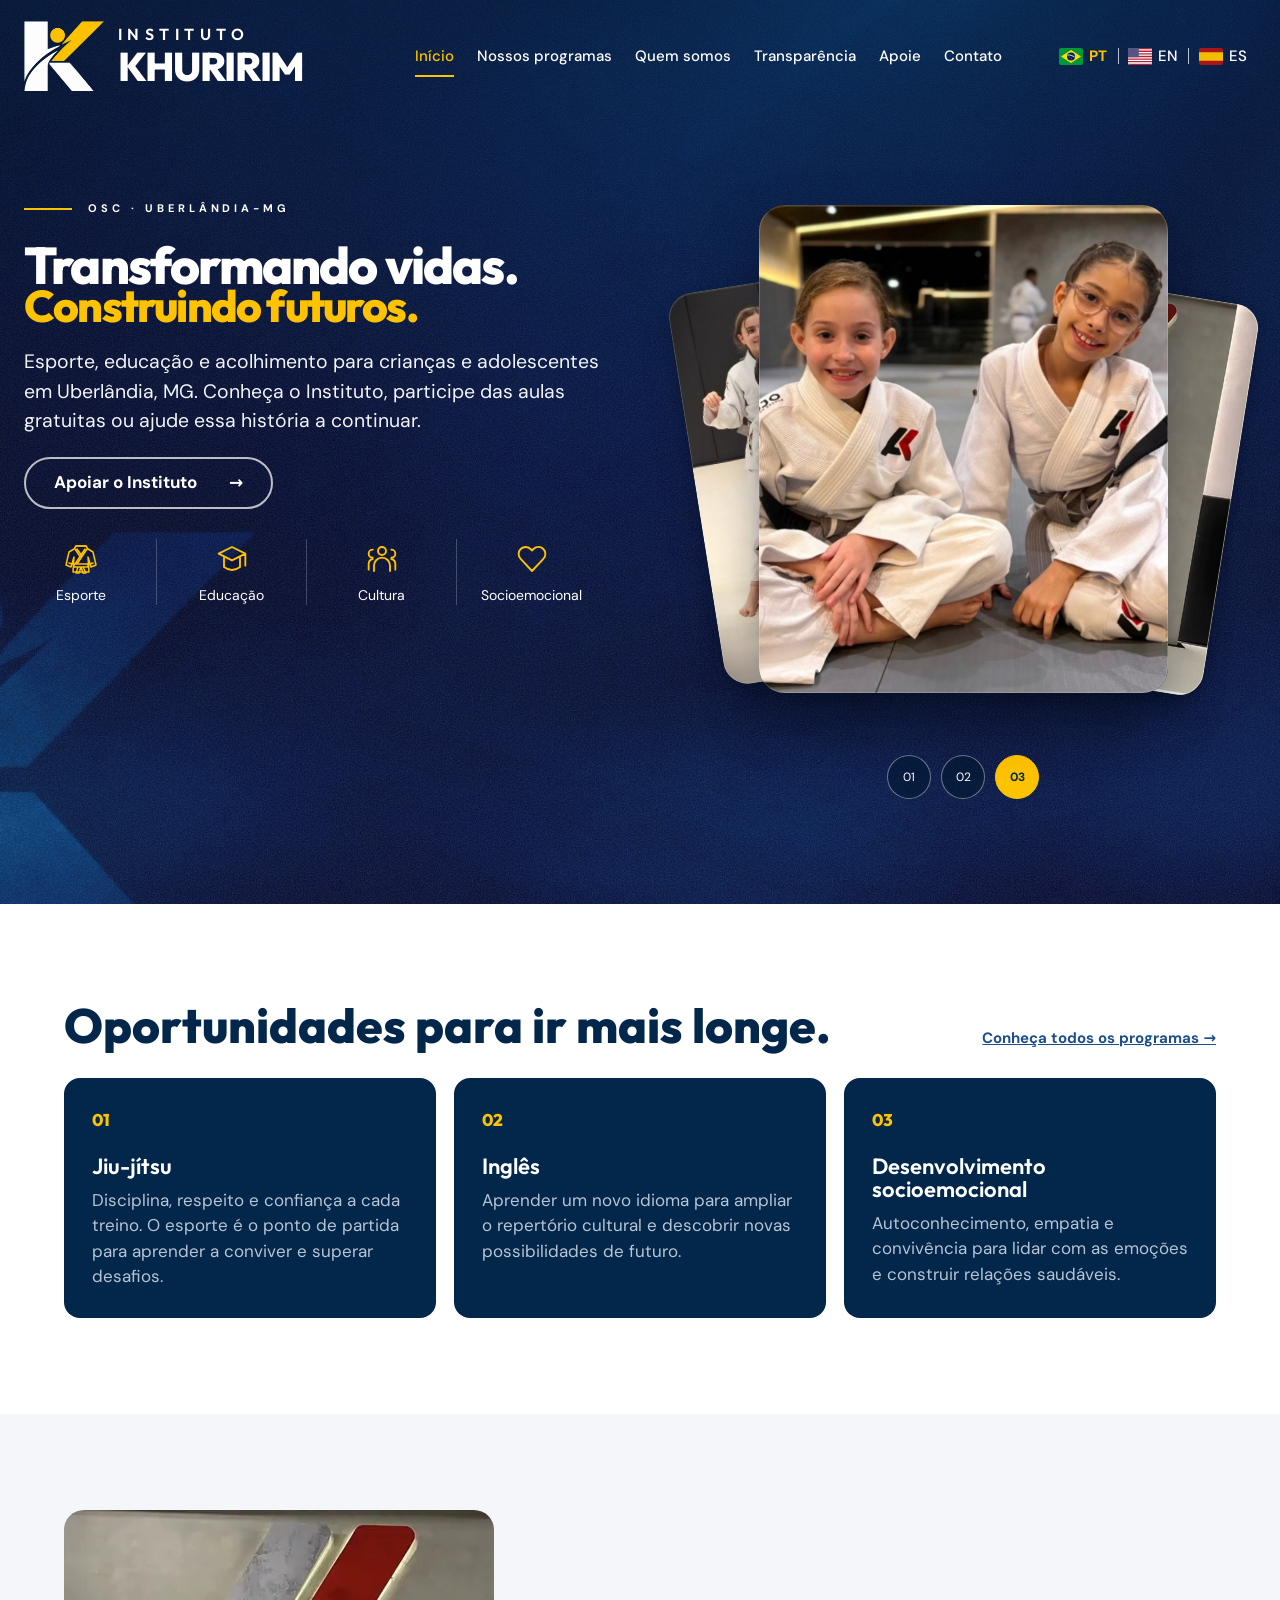
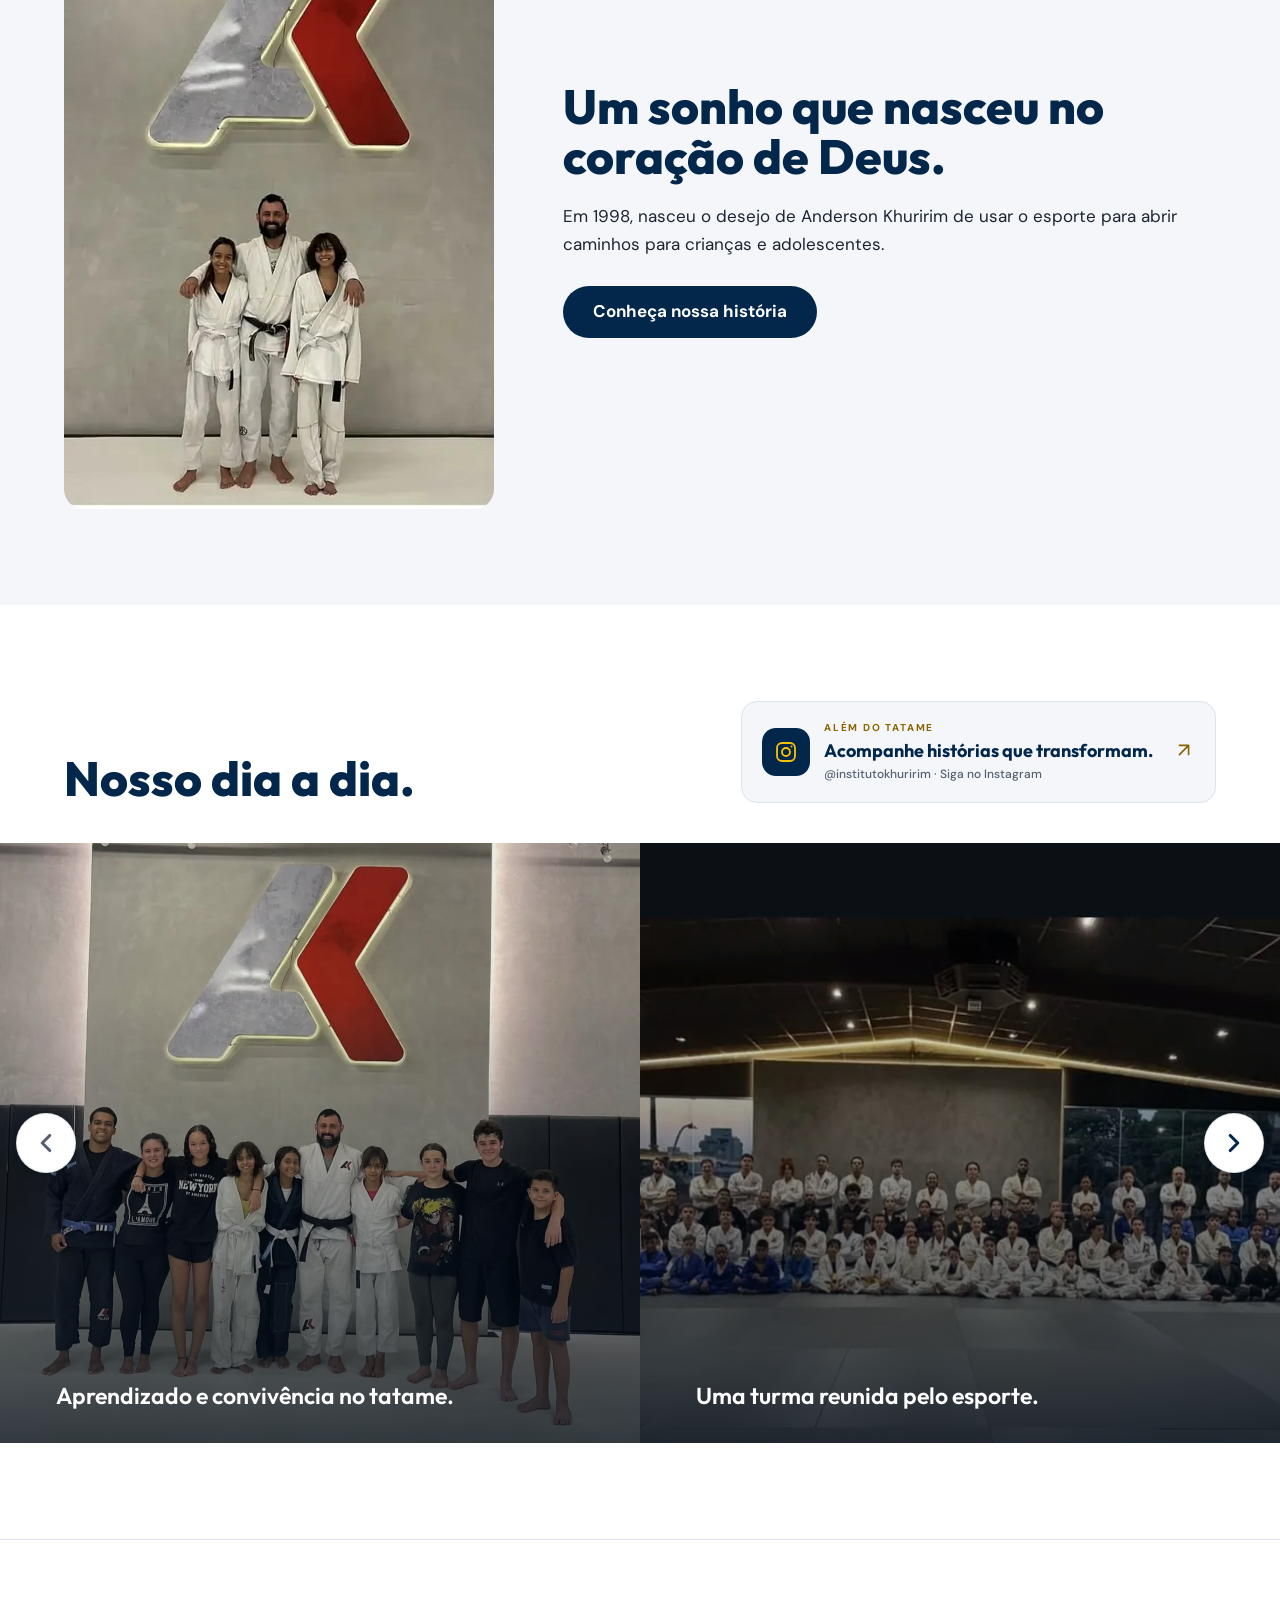
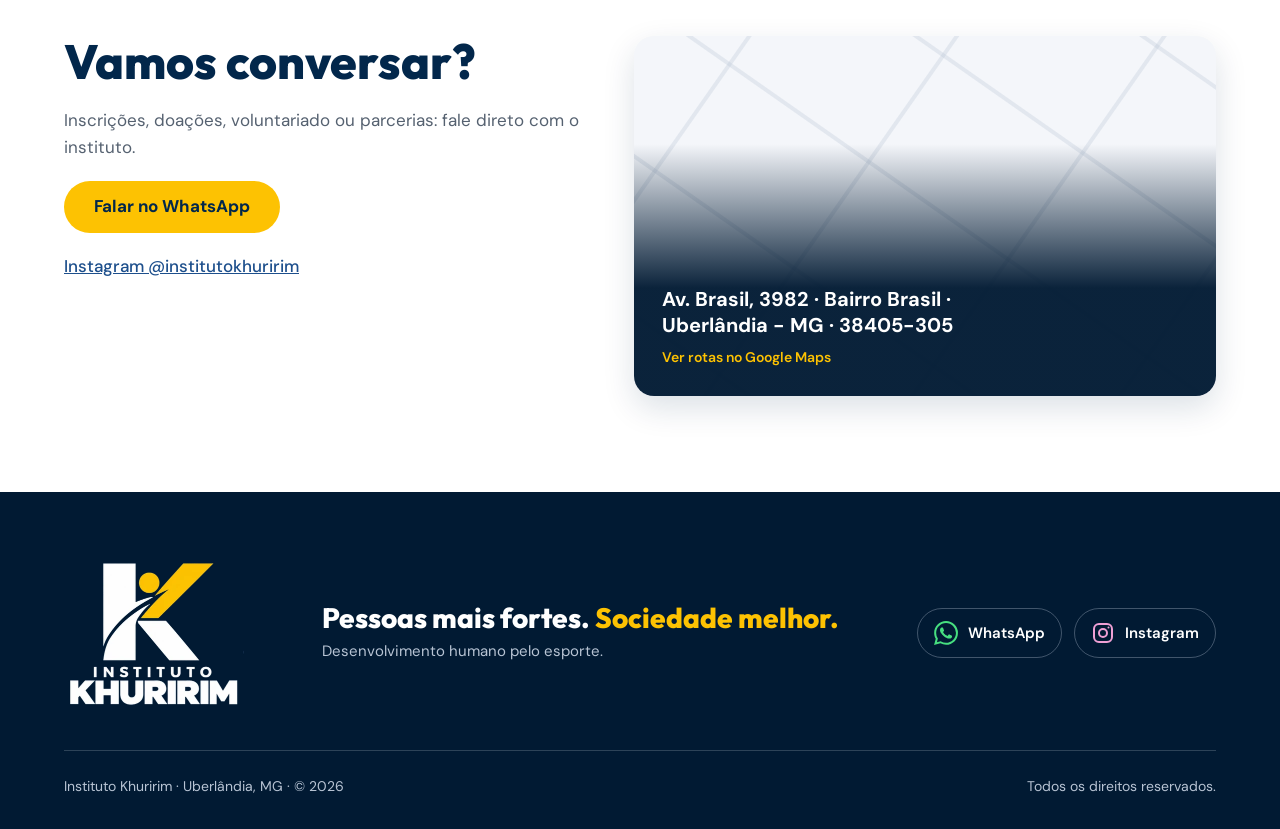
==== commit 694d29f5: "feat: implementa paginas aprovadas e simplifica previa local" ====
--- a/index.html
+++ b/index.html
@@ -1,54 +1,63 @@
 <!doctype html>
-<html lang="pt-BR"><head>
+<html lang="pt-BR" data-site-page="inicio">
+<head>
   <meta charset="utf-8">
-  <meta name="viewport" content="width=device-width, initial-scale=1">
-  <title data-i18n="text001">Instituto Khuririm · Transformando vidas. Construindo futuros.</title>
-  <meta name="description" content="OSC de Uberlândia-MG que usa o esporte, a educação e o desenvolvimento socioemocional para transformar a vida de crianças e adolescentes." data-i18n-content="meta.description">
-  <meta name="theme-color" content="#02274B">
+  <meta name="viewport" content="width=device-width, initial-scale=1, viewport-fit=cover, interactive-widget=resizes-content">
+  <meta name="theme-color" content="#001e3c">
+  <title>Instituto Khuririm — Início</title>
+  <meta name="description" content="Instituto Khuririm: esporte, educação e acolhimento em Uberlândia, MG." data-i18n-content="meta.description">
   <link rel="canonical" href="https://institutokhuririm.com.br/">
-
-  <!-- Compartilhamento (WhatsApp, Instagram, Facebook, LinkedIn, X) -->
   <meta property="og:type" content="website">
   <meta property="og:site_name" content="Instituto Khuririm">
   <meta property="og:locale" content="pt_BR">
   <meta property="og:url" content="https://institutokhuririm.com.br/">
-  <meta property="og:title" content="Instituto Khuririm · Transformando vidas. Construindo futuros.">
+  <meta property="og:title" content="Instituto Khuririm — Início">
   <meta property="og:description" content="Esporte, educação e desenvolvimento socioemocional para crianças e adolescentes em Uberlândia-MG.">
   <meta property="og:image" content="https://institutokhuririm.com.br/assets/img/brand/og-image.jpg">
   <meta property="og:image:width" content="1200">
   <meta property="og:image:height" content="630">
   <meta property="og:image:alt" content="Professores e alunos graduados do Instituto Khuririm no tatame">
   <meta name="twitter:card" content="summary_large_image">
-
   <link rel="icon" href="assets/img/brand/favicon.png" type="image/png">
   <link rel="apple-touch-icon" href="assets/img/brand/apple-touch-icon.png">
   <script type="application/ld+json">
-  {
-    "@context": "https://schema.org",
-    "@type": "NGO",
-    "name": "Instituto Khuririm",
-    "url": "https://institutokhuririm.com.br/",
-    "logo": "https://institutokhuririm.com.br/assets/img/brand/logo-completa.png",
-    "description": "OSC de Uberlândia-MG que usa o esporte, a educação e o desenvolvimento socioemocional para transformar a vida de crianças e adolescentes.",
-    "founder": { "@type": "Person", "name": "Anderson Khuririm" },
-    "address": { "@type": "PostalAddress", "addressLocality": "Uberlândia", "addressRegion": "MG", "addressCountry": "BR" },
-    "sameAs": ["https://www.instagram.com/institutokhuririm/"]
-  }
+{
+  "@context": "https://schema.org",
+  "@type": "NGO",
+  "name": "Instituto Khuririm",
+  "url": "https://institutokhuririm.com.br/",
+  "logo": "https://institutokhuririm.com.br/assets/img/brand/logo-completa.png",
+  "description": "OSC de Uberlândia-MG que usa o esporte, a educação e o desenvolvimento socioemocional para transformar a vida de crianças e adolescentes.",
+  "founder": {
+    "@type": "Person",
+    "name": "Anderson Khuririm"
+  },
+  "address": {
+    "@type": "PostalAddress",
+    "addressLocality": "Uberlândia",
+    "addressRegion": "MG",
+    "addressCountry": "BR"
+  },
+  "sameAs": [
+    "https://www.instagram.com/institutokhuririm/"
+  ]
+}
   </script>
-  <link rel="preload" href="assets/fonts/outfit.woff2" as="font" type="font/woff2" crossorigin="">
-  <link rel="preload" href="assets/fonts/dm-sans.woff2" as="font" type="font/woff2" crossorigin="">
   <link rel="preload" as="image" href="assets/img/photos/alunas-jiu-jitsu.jpg" fetchpriority="high">
+  <link rel="preload" href="assets/fonts/outfit.woff2" as="font" type="font/woff2" crossorigin>
+  <link rel="preload" href="assets/fonts/dm-sans.woff2" as="font" type="font/woff2" crossorigin>
   <link rel="stylesheet" href="assets/css/base.css">
   <link rel="stylesheet" href="assets/css/layout.css">
   <link rel="stylesheet" href="assets/css/components.css">
   <link rel="stylesheet" href="assets/css/sections.css">
+  <link rel="stylesheet" href="assets/css/hero.css">
+  <link rel="stylesheet" href="assets/css/pages.css">
 </head>
 <body>
   <a class="skip-link" href="#conteudo" data-i18n="text002">Pular para o conteúdo</a>
-
   <header class="site-header">
     <div class="container header-inner">
-      <a href="#inicio" class="brand">
+      <a href="./" class="brand">
         <span class="brand-symbol" aria-hidden="true">
           <img src="assets/img/brand/logo-completa.png" alt="" width="510" height="435">
         </span>
@@ -72,19 +81,17 @@
         <span></span><span></span><span></span>
       </button>
       <nav id="menu" class="nav" aria-label="Principal" data-i18n-aria-label="accessibility.1">
-        <a href="#inicio" data-i18n="text005">Início</a>
-        <a href="#programas" data-i18n="text007">Nossos programas</a>
-        <a href="#sobre" data-i18n="text006">Quem somos</a>
-        <a href="#transparencia" data-i18n="text008">Transparência</a>
-        <a href="#apoie" data-i18n="text009">Apoie</a>
-        <a href="#contato" data-i18n="text010">Contato</a>
+        <a href="./" data-i18n="text005">Início</a>
+        <a href="./programas/" data-i18n="text007">Nossos programas</a>
+        <a href="./quem-somos/" data-i18n="text006">Quem somos</a>
+        <a href="./transparencia/" data-i18n="text008">Transparência</a>
+        <a href="./apoie/" data-i18n="text009">Apoie</a>
+        <a href="./#contato" data-i18n="text010">Contato</a>
       </nav>
     </div>
   </header>
-
-  <main id="conteudo">
-
-<section id="inicio" class="hero section-dark">
+  <main id="conteudo" class="preview-page preview-page-inicio">
+    <section id="inicio" class="hero section-dark">
       <div class="container hero-inner">
         <div class="hero-text">
           <p class="kicker kicker-light"><span class="line" aria-hidden="true"></span><span data-i18n="text011">OSC · UBERLÂNDIA-MG</span></p>
@@ -93,6 +100,7 @@
             <p data-i18n="text014">Esporte, educação e acolhimento para crianças e adolescentes em Uberlândia, MG.</p>
             <p data-i18n="text015">Conheça o Instituto, participe das aulas gratuitas ou ajude essa história a continuar.</p>
           </div>
+          <div class="preview-hero-action"><a class="btn btn-outline" href="./apoie/"><span data-i18n="hero.support">Apoiar o Instituto</span><span aria-hidden="true">→</span></a></div>
           <div class="hero-pillars" role="group" aria-label="Pilares" data-i18n-aria-label="accessibility.3">
             <ul class="pillars-list">
               <li><svg viewBox="0 0 32 32" width="32" height="32" fill="none" stroke="currentColor" stroke-width="1.5" stroke-linecap="round" stroke-linejoin="round" aria-hidden="true" focusable="false"><path d="m11 3-2 3-5 3-3 13 5 2 3-10-1 15h16l-1-15 3 10 5-2-3-13-5-3-2-3Z"/><path d="M11 3h10M10 6l6 9M22 6 12 21M12 6l5 7M20 6 10 21M9 21h14v3H9zM4 20l3 1m18 0 3-1M13 24l-2 6h3l2-6m0 0 2 6h3l-3-6"/></svg><span data-i18n="text018">Esporte</span></li>
@@ -102,7 +110,6 @@
             </ul>
           </div>
         </div>
-        <!-- Integração futura: trocar somente os src/srcset após validar os novos arquivos. -->
         <div class="hero-media hero-stack" data-hero-stack>
           <span class="hero-frame" aria-hidden="true"></span>
           <button type="button" class="hero-photo hero-photo-main is-left" data-hero-photo aria-pressed="false">
@@ -123,62 +130,30 @@
       </div>
     </section>
 
-<section id="programas" class="section">
-      <div class="container">
-        <header class="section-head">
-          <h2 data-i18n="text087">Oportunidades que começam no tatame e vão além.</h2>
-        </header>
-        <p class="programs-intro" data-i18n="programs.availability">Conheça nossas frentes de atuação. Consulte a equipe sobre a oferta atual de cada atividade e as vagas disponíveis.</p>
-        <div class="programs">
-          <article class="mv-card">
-            <span class="program-number" aria-hidden="true">01</span><h3 data-i18n="text088">Jiu-jítsu</h3>
-            <p data-i18n="text089">Disciplina, respeito e confiança a cada treino. O esporte é o ponto de partida para aprender a conviver e superar desafios.</p></article>
-          <article class="mv-card">
-            <span class="program-number" aria-hidden="true">02</span><h3 data-i18n="text092">Desenvolvimento socioemocional</h3>
-            <p data-i18n="text093">Autoconhecimento, empatia e convivência para lidar com as emoções e construir relações saudáveis.</p></article>
-          <article class="mv-card">
-            <span class="program-number" aria-hidden="true">03</span><h3 data-i18n="text096">Inglês</h3>
-            <p data-i18n="text097">Aprender um novo idioma para ampliar o repertório cultural e descobrir novas possibilidades de futuro.</p></article>
-          <article class="mv-card">
-            <span class="program-number" aria-hidden="true">04</span><h3 data-i18n="text099">Espanhol</h3>
-            <p data-i18n="text100">Conhecer outras culturas e desenvolver novas formas de se comunicar com o mundo.</p></article>
-          <article class="mv-card">
-            <span class="program-number" aria-hidden="true">05</span><h3 data-i18n="text102">Acompanhamento psicológico</h3>
-            <p data-i18n="text103">Acolhimento e orientação com profissionais habilitados, voltados ao bem-estar e ao desenvolvimento dos participantes.</p></article>
-        </div>
-      </div>
-    </section>
-
-<section id="aulas" class="section section-mist">
-      <div class="container">
-        <header class="section-head">
-          <h2 data-i18n="text106">No tatame, toda criança descobre que pode ir mais longe.</h2>
-        </header>
-        <div class="cards">
-          <article class="card">
-            <svg viewBox="0 0 24 24" aria-hidden="true"><circle cx="9" cy="7" r="4"></circle><path d="M3 21v-2a4 4 0 0 1 4-4h4a4 4 0 0 1 4 4v2"></path><path d="M16 3.1a4 4 0 0 1 0 7.8"></path><path d="M21 21v-2a4 4 0 0 0-3-3.9"></path></svg>
-            <h3 data-i18n="text107">Para quem</h3>
-            <p data-i18n="text108">Crianças e adolescentes, com prioridade para famílias em situação de vulnerabilidade. Consulte a faixa etária de cada turma.</p>
-          </article>
-          <article class="card">
-            <svg viewBox="0 0 24 24" aria-hidden="true"><circle cx="12" cy="12" r="9"></circle><path d="M12 7v5l3 2"></path></svg>
-            <h3 data-i18n="text109">Quando</h3>
-            <p><span data-i18n="text110">Consulte os dias e horários</span><br><span data-i18n="text111">Encontre uma turma com nossa equipe pelo WhatsApp.</span></p>
-          </article>
-          <article class="card">
-            <svg viewBox="0 0 24 24" aria-hidden="true"><path d="M12 21s-7-6.2-7-11a7 7 0 0 1 14 0c0 4.8-7 11-7 11z"></path><circle cx="12" cy="10" r="2.5"></circle></svg>
-            <h3 data-i18n="text112">Onde</h3>
-            <p><span data-i18n="text113">Confirme o local da sua turma pelo WhatsApp.</span><br>Uberlândia, MG</p>
-          </article>
-          <article class="card">
-            <svg viewBox="0 0 24 24" aria-hidden="true"><path d="M9 11l3 3 8-8"></path><path d="M20 12v7a2 2 0 0 1-2 2H6a2 2 0 0 1-2-2V5a2 2 0 0 1 2-2h9"></path></svg>
-            <h3 data-i18n="text115">Como participar</h3>
-            <p data-i18n="text116">O responsável entra em contato pelo WhatsApp para consultar vagas, faixa etária e orientações de inscrição. As aulas são gratuitas.</p>
-          </article>
-        </div>
-        <a href="https://wa.me/5534992000208?text=Ol%C3%A1%21%20Quero%20inscrever%20uma%20crian%C3%A7a%20nas%20aulas%20do%20Instituto%20Khuririm." class="btn btn-navy" target="_blank" rel="noopener" data-i18n="text117">Consultar vagas pelo WhatsApp</a>
-      </div>
-    </section>
+<section class="section preview-highlights" aria-labelledby="preview-highlights-title">
+  <div class="container">
+    <div class="section-head section-head-row">
+      <h2 id="preview-highlights-title" data-i18n="preview.home.programsTitle">Oportunidades para ir mais longe.</h2>
+      <a href="./programas/" class="preview-text-link" data-i18n="preview.home.programsAction">Conheça todos os programas →</a>
+    </div>
+    <div class="preview-highlight-grid">
+      <article><span>01</span><h3 data-i18n="text088">Jiu-jítsu</h3><p data-i18n="text089">Disciplina, respeito e confiança a cada treino. O esporte é o ponto de partida para aprender a conviver e superar desafios.</p></article>
+      <article><span>02</span><h3 data-i18n="text096">Inglês</h3><p data-i18n="text097">Aprender um novo idioma para ampliar o repertório cultural e descobrir novas possibilidades de futuro.</p></article>
+      <article><span>03</span><h3 data-i18n="text092">Desenvolvimento socioemocional</h3><p data-i18n="text093">Autoconhecimento, empatia e convivência para lidar com as emoções e construir relações saudáveis.</p></article>
+    </div>
+  </div>
+</section>
+
+
+<section class="section section-mist preview-about" aria-labelledby="preview-about-title">
+  <div class="container preview-about-layout">
+    <img src="assets/img/photos/sobre-600.webp" alt="Professor faixa-preta com duas alunas de kimono diante do logotipo da academia" width="600" height="599" loading="lazy" data-i18n-alt="accessibility.4">
+    <div><h2 id="preview-about-title" data-i18n="text024">Um sonho que nasceu no coração de Deus.</h2>
+      <p data-i18n="text026">Em 1998, nasceu o desejo de Anderson Khuririm de usar o esporte para abrir caminhos para crianças e adolescentes.</p>
+      <a href="./quem-somos/" class="btn btn-navy" data-i18n="preview.home.aboutAction">Conheça nossa história</a>
+    </div>
+  </div>
+</section>
 
 <section id="galeria" class="section">
       <div class="container">
@@ -218,166 +193,6 @@
         </dialog>
       </div>
     </section>
-
-<section id="sobre" class="section">
-      <div class="container split">
-        <div class="split-media">
-          <img src="assets/img/photos/sobre.webp" srcset="assets/img/photos/sobre-600.webp 600w, assets/img/photos/sobre.webp 1200w" sizes="(max-width: 860px) 100vw, 480px" alt="Professor faixa-preta com duas alunas de kimono diante do logotipo da academia" width="480" height="600" loading="lazy" data-i18n-alt="accessibility.4">
-        </div>
-        <div class="split-text">
-          <h2 data-i18n="text024">Um sonho que nasceu no coração de Deus.</h2>
-          <p data-i18n="text026">Em 1998, nasceu o desejo de Anderson Khuririm de usar o esporte para abrir caminhos para crianças e adolescentes.</p>
-          <p data-i18n="text027">Movido pela fé e pelo compromisso com o próximo, esse propósito deu origem ao Instituto Khuririm, com atenção especial a famílias em situação de vulnerabilidade.</p>
-          <p><strong data-i18n="text031">Nossa missão não é apenas formar atletas. É contribuir para a formação de seres humanos com princípios, valores e oportunidades de futuro.</strong></p>
-          <blockquote class="quote">
-            <p data-i18n="text032">“Essa marca carrega minha história e a confiança no que ainda vamos construir juntos.”</p>
-            <cite data-i18n="text033">Anderson Khuririm · fundador, professor faixa-preta de Jiu-Jítsu</cite>
-          </blockquote>
-        </div>
-      </div>
-    </section>
-
-<section id="missao" class="section section-mist">
-      <div class="container">
-        <header class="section-head">
-          <h2 data-i18n="text035">Para que existimos e aonde queremos chegar.</h2>
-          </header>
-        <div class="mv">
-          <article class="mv-card">
-            <h3 data-i18n="text038">Nossa missão</h3>
-            <p data-i18n="text039">Oferecer oportunidades de desenvolvimento pelo esporte, pela educação e pelo cuidado socioemocional.</p>
-          </article>
-          <article class="mv-card">
-            <h3 data-i18n="text040">Nossa visão</h3>
-            <p data-i18n="text041">Ampliar nosso alcance e ser referência em formação humana, fortalecendo crianças, famílias e comunidades.</p>
-          </article>
-        </div>
-      </div>
-    </section>
-
-<section id="valores" class="section section-dark">
-      <div class="container">
-        <header class="section-head">
-          <h2 data-i18n="text043">Valores que a gente leva do tatame para a vida.</h2>
-        </header>
-        <div class="values">
-          <div class="value"><h3 data-i18n="text044">Fé</h3><p data-i18n="text045">Acreditamos em um propósito maior, fundamentado no amor a Deus e ao próximo.</p></div>
-          <div class="value"><h3 data-i18n="text046">Respeito</h3><p data-i18n="text047">Reconhecemos a dignidade e o valor de cada pessoa.</p></div>
-          <div class="value"><h3 data-i18n="text048">Disciplina</h3><p data-i18n="text049">Ensinamos que compromisso e constância são fundamentais para o crescimento.</p></div>
-          <div class="value"><h3 data-i18n="text050">Integridade</h3><p data-i18n="text051">Agimos com honestidade, responsabilidade e transparência.</p></div>
-          <div class="value"><h3 data-i18n="text052">Empatia</h3><p data-i18n="text053">Acolhemos cada pessoa, respeitando suas necessidades e sua história.</p></div>
-          <div class="value"><h3 data-i18n="text054">Perseverança</h3><p data-i18n="text055">Ensinamos que dificuldades podem ser superadas com dedicação e coragem.</p></div>
-          <div class="value"><h3 data-i18n="text056">Solidariedade</h3><p data-i18n="text057">Acreditamos no poder de servir e transformar a vida do próximo.</p></div>
-        </div>
-      </div>
-    </section>
-
-<section id="fundador" class="section section-mist">
-      <div class="container split">
-        <div class="split-media">
-          <img src="assets/img/photos/fundador.webp" srcset="assets/img/photos/fundador-600.webp 600w, assets/img/photos/fundador.webp 1200w" sizes="(max-width: 860px) 100vw, 480px" alt="Anderson Khuririm, fundador do Instituto Khuririm, sorrindo" width="480" height="600" loading="lazy" data-i18n-alt="accessibility.5">
-        </div>
-        <div class="split-text">
-          <h2 data-i18n="text059">Uma vida dedicada a formar pessoas.</h2>
-          <p><strong>Anderson Khuririm</strong><br><span data-i18n="text061">Fundador do Instituto Khuririm</span><br><span data-i18n="text062">Professor faixa-preta de Jiu-Jítsu</span></p>
-          <p data-i18n="text063">Com uma trajetória dedicada ao esporte e à formação humana, Anderson Khuririm acredita que o verdadeiro valor de um projeto social está nas vidas que ele consegue alcançar.</p>
-          <div class="actions founder-actions"><a class="btn btn-navy" href="https://www.instagram.com/reel/DedOoGSg82r/" target="_blank" rel="noopener" data-i18n="text066">Assistir ao vídeo no Instagram ›</a></div>
-        </div>
-      </div>
-    </section>
-
-<section id="padrinho" class="section">
-      <div class="container split">
-        <div class="split-media">
-          <img src="assets/img/photos/padrinho.webp" srcset="assets/img/photos/padrinho-600.webp 600w, assets/img/photos/padrinho.webp 1200w" sizes="(max-width: 860px) 100vw, 480px" alt="Anderson Khuririm e Cristiano Caporezzo, de kimono, lado a lado na academia" width="480" height="600" loading="lazy" data-i18n-alt="accessibility.6">
-        </div>
-        <div class="split-text">
-          <h2 data-i18n="text068">Quando alguém acredita em um sonho.</h2>
-          <p class="subtitle" data-i18n="text069">Uma amizade que nasceu no tatame. Uma parceria construída sobre um propósito.</p>
-          <p><strong>Cristiano Caporezzo</strong><br><span data-i18n="text071">Padrinho e apoiador do Instituto Khuririm</span></p>
-          <p data-i18n="text072">Algumas parcerias não começam com grandes projetos, mas com encontros que Deus prepara ao longo da nossa caminhada.</p>
-          <p data-i18n="text077">Cristiano Caporezzo é padrinho e apoiador do Instituto, contribuindo para fortalecer o propósito de oferecer novas oportunidades.</p>
-        </div>
-      </div>
-    </section>
-
-<section id="transparencia" class="section">
-      <div class="container">
-        <header class="section-head">
-          <h2 data-i18n="text122">Compromisso, responsabilidade e confiança.</h2>
-          <p data-i18n="text123">Conheça as informações disponíveis e converse com nossa equipe sobre a organização e a destinação das contribuições.</p>
-          <p data-i18n="text124">Os dados de recebimento abaixo são os mesmos apresentados na área de doação. Para documentos institucionais e esclarecimentos, fale com o Instituto.</p>
-        </header>
-        <dl class="transp">
-          <div><dt data-i18n="text151">Favorecido:</dt><dd>AK Dojo Jiujitsu Escola</dd></div>
-          <div><dt>CNPJ (PIX)</dt><dd>28.762.457/0001-52</dd></div>
-          <div><dt data-i18n="text148">Chave PIX (celular)</dt><dd>(34) 99200-0208 · Banco C6 S.A.</dd></div>
-        </dl>
-        <div class="transparency-contact">
-          <p data-i18n="transparency.ask">Quer conhecer os documentos institucionais ou entender a relação entre o Instituto e o favorecido do PIX? Solicite esclarecimentos à equipe.</p>
-          <a class="btn btn-navy" href="https://wa.me/5534992000208?text=Ol%C3%A1%21%20Gostaria%20de%20informa%C3%A7%C3%B5es%20sobre%20documentos%20institucionais%20e%20o%20favorecido%20do%20PIX." target="_blank" rel="noopener" data-i18n="transparency.action">Solicitar informações</a>
-        </div>
-      </div>
-    </section>
-
-<section id="apoie" class="section section-mist">
-      <div class="container">
-        <header class="section-head">
-          <h2 data-i18n="text142">Você também pode transformar uma história.</h2>
-          <p data-i18n="text145">Escolha como participar: uma contribuição financeira, seu tempo como voluntário ou uma parceria para atender às necessidades dos projetos.</p>
-        </header>
-        <div class="support">
-          <article class="support-card support-card-dark">
-            <h3 data-i18n="text146">Seja um doador</h3>
-            <p data-i18n="text147">Contribua financeiramente para a manutenção e o desenvolvimento dos projetos.</p>
-            <div class="pix">
-              <span data-i18n="text148">Chave PIX (celular)</span>
-              <div class="pix-copy-row">
-                <strong id="pix-key-apoie" class="pix-key">(34) 99200-0208</strong>
-                <button type="button" class="copy-btn" data-copy="#pix-key-apoie" data-copy-value="+5534992000208" data-i18n="text150">Copiar chave</button>
-              </div>
-              <span><span data-i18n="text151">Favorecido:</span> <strong>AK Dojo Jiujitsu Escola</strong></span>
-              <span>CNPJ 28.762.457/0001-52 · Banco C6 S.A.</span>
-            </div>
-            <p class="support-note"><span data-i18n="text154">Antes de confirmar, confira se o favorecido é a AK Dojo Jiujitsu Escola. Para esclarecer a destinação da contribuição, consulte</span> <a href="#transparencia" data-i18n="text155">Transparência</a>.</p>
-          </article>
-          <article class="support-card">
-            <h3 data-i18n="text157">Seja um voluntário</h3>
-            <p data-i18n="text158">Compartilhe seu conhecimento, sua experiência e seu tempo com quem precisa de oportunidades.</p>
-            <a class="btn btn-navy" href="https://wa.me/5534992000208?text=Ol%C3%A1%21%20Quero%20ser%20volunt%C3%A1rio%20do%20Instituto%20Khuririm." target="_blank" rel="noopener" data-i18n="text159">Quero ser voluntário</a>
-          </article>
-          <article class="support-card">
-            <h3 data-i18n="text160">Seja uma empresa parceira</h3>
-            <p data-i18n="text161">Associe sua empresa a uma iniciativa de impacto social e contribua para a ampliação dos projetos.</p>
-            <a class="btn btn-navy" href="https://wa.me/5534992000208?text=Ol%C3%A1%21%20Sou%20de%20uma%20empresa%20e%20quero%20ser%20parceira%20do%20Instituto%20Khuririm." target="_blank" rel="noopener" data-i18n="text162">Quero ser parceira</a>
-          </article>
-          <article class="support-card">
-            <h3 data-i18n="text163">Apoie um projeto</h3>
-            <p data-i18n="text164">Conheça as necessidades das atividades e descubra como colaborar diretamente.</p>
-            <a class="btn btn-navy" href="https://wa.me/5534992000208?text=Ol%C3%A1%21%20Quero%20conhecer%20as%20necessidades%20dos%20projetos%20e%20apoiar%20um%20deles." target="_blank" rel="noopener" data-i18n="text165">Quero apoiar um projeto</a>
-          </article>
-        </div>
-
-        <section class="sponsors" id="apoiadores" aria-labelledby="supporters-title">
-          <header class="section-head sponsors-heading">
-            <h2 id="supporters-title" data-i18n="text166">Apoiadores</h2>
-          </header>
-          <div class="sponsors-carousel sponsors-static" role="region" aria-label="Apoiadores" data-i18n-aria-label="sponsors.carousel">
-            <button class="sponsors-arrow" type="button" data-sponsors-direction="-1" aria-label="Apoiadores anteriores" data-i18n-aria-label="sponsors.previous">
-              <svg viewBox="0 0 24 24" width="24" height="24" fill="none" stroke="currentColor" stroke-width="2" stroke-linecap="round" stroke-linejoin="round" aria-hidden="true"><path d="m15 18-6-6 6-6"></path></svg>
-            </button>
-            <div class="sponsors-grid" id="sponsors-track">
-              <figure class="sponsor-card sponsor-slide"><img src="assets/img/photos/apoiador-1.webp" alt="Cristiano Caporezzo" width="350" height="350" loading="lazy"><figcaption><span data-i18n="text167">Cristiano Caporezzo · padrinho e apoiador</span><a class="sponsor-profile" href="https://www.instagram.com/caporezzodm/" target="_blank" rel="noopener noreferrer" aria-label="Instagram · Cristiano Caporezzo" title="Instagram · @caporezzodm"></a></figcaption></figure>
-              <figure class="sponsor-card sponsor-slide"><img src="assets/img/sponsors/lapidare.jpg" alt="Lapidare" width="150" height="150" loading="lazy"><figcaption>Lapidare<a class="sponsor-profile" href="https://www.instagram.com/lapidareproject/" target="_blank" rel="noopener noreferrer" aria-label="Instagram · Lapidare" title="Instagram · @lapidareproject"></a></figcaption></figure>
-            </div>
-            <button class="sponsors-arrow" type="button" data-sponsors-direction="1" aria-label="Próximos apoiadores" data-i18n-aria-label="sponsors.next">
-              <svg viewBox="0 0 24 24" width="24" height="24" fill="none" stroke="currentColor" stroke-width="2" stroke-linecap="round" stroke-linejoin="round" aria-hidden="true"><path d="m9 18 6-6-6-6"></path></svg>
-            </button>
-          </div>
-        </section>
-      </div>
-    </section>
-
 <section id="contato" class="section">
       <div class="container contact">
         <div class="contact-text">
@@ -428,11 +243,7 @@
       </div>
     </div>
   </footer>
-
-  <a class="back-to-top" href="#inicio" aria-label="Voltar ao topo" data-i18n-aria-label="navigation.backToTop" hidden>
-    <svg viewBox="0 0 24 24" width="26" height="26" fill="none" stroke="currentColor" stroke-width="2" stroke-linecap="round" stroke-linejoin="round" aria-hidden="true"><path d="m6 12 6-6 6 6M12 6v14"/></svg>
-  </a>
-
+  <a class="back-to-top" href="#conteudo" aria-label="Voltar ao topo" data-i18n-aria-label="navigation.backToTop" hidden><svg viewBox="0 0 24 24" width="26" height="26" fill="none" stroke="currentColor" stroke-width="2" stroke-linecap="round" stroke-linejoin="round" aria-hidden="true"><path d="m6 12 6-6 6 6M12 6v14"/></svg></a>
   <script src="assets/js/i18n.js" defer></script>
   <script src="assets/js/components/navigation.js" defer></script>
   <script src="assets/js/components/clipboard.js" defer></script>
@@ -441,5 +252,6 @@
   <script src="assets/js/components/animations.js" defer></script>
   <script src="assets/js/components/hero-photos.js" defer></script>
   <script src="assets/js/main.js" defer></script>
+  <script src="assets/js/pages.js" defer></script>
 </body>
 </html>
--- a/assets/css/sections.css
+++ b/assets/css/sections.css
@@ -17,183 +17,6 @@
 .section-head-row { max-width: none; display: flex; flex-wrap: wrap; justify-content: space-between; align-items: flex-end; gap: 16px; }
 
 .section-head-row a { font-weight: 700; }
-
-/* Hero e pilares: regras locais para preservar as demais seções. */
-.hero {
-  padding-top: 112px;
-  position: relative;
-  isolation: isolate;
-  overflow: hidden;
-  background-color: #021a33;
-}
-/* Uma unica imagem se move por tras do degrade e da textura. */
-.hero::before {
-  content: '';
-  position: absolute;
-  inset: -4%;
-  z-index: -1;
-  pointer-events: none;
-  background: url('../img/backgrounds/hero-background.jpg') center bottom / cover no-repeat;
-  filter: contrast(1.18) brightness(1.08);
-  transform: translate3d(-1.5%, 1%, 0) scale(1.02);
-  animation: hero-background-drift 24s ease-in-out infinite alternate;
-}
-.hero::after {
-  content: '';
-  position: absolute;
-  inset: 0;
-  z-index: -1;
-  pointer-events: none;
-  background-image: linear-gradient(180deg, rgba(2, 26, 51, .58) 0%, rgba(2, 26, 51, .3) 42%, rgba(2, 26, 51, .12) 100%), url('../img/backgrounds/hero-grain.svg');
-  background-size: 100% 100%, 180px 180px;
-  background-repeat: no-repeat, repeat;
-}
-@keyframes hero-background-drift {
-  to { transform: translate3d(1.5%, -1%, 0) scale(1.04); }
-}
-@media (prefers-reduced-motion: reduce) {
-  .hero::before { animation: none; transform: none; }
-}
-.hero .hero-inner {
-  position: relative;
-  display: grid;
-  grid-template-columns: minmax(0, 1.08fr) minmax(0, 1fr);
-  align-items: center;
-  gap: 48px;
-  max-width: 1360px;
-  min-height: 792px;
-  padding-top: 32px;
-  padding-bottom: 52px;
-}
-.hero .hero-text { position: relative; z-index: 2; align-self: start; min-width: 0; container-type: inline-size; padding-top: 56px; display: flex; flex-direction: column; gap: 24px; }
-.hero .kicker { margin: 0; gap: 16px; color: var(--branco); font-size: 11px; font-weight: 700; letter-spacing: .36em; }
-.hero .kicker .line { width: 48px; flex-shrink: 0; }
-.hero h1 { font-size: clamp(20px, 8.4cqi, 64px); font-weight: 800; line-height: .9; letter-spacing: -.035em; overflow-wrap: normal; }
-.hero h1 > span { display: block; white-space: nowrap; }
-.hero h1 .hl { margin-top: -4px; font-size: .86em; line-height: 1.02; color: var(--amarelo); }
-.hero .hero-lead { display: block; width: 100%; max-width: 600px; margin-top: -6px; }
-.hero .hero-lead p { display: inline; margin: 0; color: #f1f4f9; font-size: clamp(18px, 1.52vw, 22px); line-height: 1.5; }
-.hero .hero-lead p + p::before { content: ' '; }
-.hero .actions { display: grid; grid-template-columns: 1.3fr 1fr; gap: 16px; width: 100%; max-width: 610px; margin-top: 18px; }
-.hero .actions .btn { justify-content: space-between; gap: 14px; min-height: 72px; padding: 18px 28px; border-radius: 13px; font-size: 17px; line-height: 1.35; text-align: left; }
-.hero .actions .btn svg { flex-shrink: 0; width: 22px; height: 22px; }
-.hero .actions .btn-yellow { border: 1px solid #ffd323; background: linear-gradient(110deg, #ffdc26, #ffc500); box-shadow: 0 8px 24px rgba(0, 0, 0, .12); }
-.hero .actions .btn-yellow:hover { background: var(--amarelo-hover); }
-.hero .actions .btn-outline { border: 1px solid #eff4fa; background: rgba(1, 26, 51, .15); }
-.hero .actions .btn-outline:hover { color: var(--azul); border-color: var(--amarelo); background: var(--amarelo); }
-.hero .hero-pillars { width: 100%; max-width: 600px; margin-top: 12px; margin-inline-start: clamp(-20px, -1.4vw, -8px); }
-.hero .pillars-list { display: grid; grid-template-columns: repeat(4, minmax(0, 1fr)); gap: 0; margin: 0; padding: 0; list-style: none; }
-.hero .pillars-list li { display: flex; flex-direction: column; align-items: center; justify-content: flex-start; gap: 11px; min-width: 0; padding: 4px 9px 0; text-align: center; color: var(--branco); font-size: 14px; line-height: 1.35; }
-.hero .pillars-list li + li { border-left: 1px solid rgba(184, 196, 212, .3); }
-.hero .pillars-list svg { flex-shrink: 0; width: 32px; height: 32px; color: var(--amarelo); }
-.hero .hero-media { position: relative; isolation: isolate; min-width: 0; width: calc(100% - 16px); aspect-ratio: 1.02; margin-block: 20px; }
-.hero .hero-frame {
-  position: absolute;
-  top: 12%;
-  left: 27%;
-  height: 15%;
-  z-index: 0;
-  width: 0;
-  border-left: 2px solid var(--amarelo);
-  border-radius: 2px;
-  transform: rotate(4deg);
-}
-.hero .hero-frame::after { content: ''; position: absolute; top: 265%; left: -85px; width: 85px; height: 2px; border-radius: 2px; background: var(--amarelo); transform: rotate(-9deg); }
-/* Um único recorte arredondado evita desencontro entre as bordas da foto e do cartão.
-   Sombras de contato e ambiente diferenciam a altura de cada camada. */
-.hero .hero-photo {
-  position: absolute;
-  overflow: hidden;
-  border: 0;
-  border-radius: clamp(18px, 2vw, 26px);
-  background: #011a33;
-  box-shadow: 0 4px 12px rgba(0, 8, 20, .16), 0 24px 48px -16px rgba(0, 8, 20, .42);
-}
-.hero .hero-photo::after { content: ''; position: absolute; inset: 0; border: 1px solid rgba(232, 240, 248, .2); border-radius: inherit; box-shadow: inset 0 1px 0 rgba(255, 255, 255, .12); pointer-events: none; }
-.hero .hero-photo img { display: block; width: 100%; height: 100%; object-fit: cover; }
-.hero .hero-photo-main { inset: 0 2% 3% 28%; z-index: 1; transform: rotate(3deg); }
-.hero .hero-photo-main img { object-position: 48% 35%; }
-.hero .hero-photo-secondary {
-  left: 0;
-  bottom: 0;
-  z-index: 2;
-  width: 55%;
-  aspect-ratio: 600 / 599;
-  border-radius: 18px;
-  box-shadow: 0 3px 10px rgba(0, 8, 20, .2), 0 18px 32px -10px rgba(0, 8, 20, .48);
-  transform: rotate(-4deg);
-}
-.hero .hero-photo-secondary::after { border-color: rgba(247, 243, 228, .58); }
-/* A proporção original preserva o símbolo AK e as três pessoas. */
-.hero .hero-photo-secondary img { object-position: center; }
-
-/* Mantém duas colunas proporcionais em monitores amplos. */
-@media (min-width: 1600px) {
-  .hero .hero-inner { max-width: 1480px; min-height: 840px; gap: 56px; grid-template-columns: minmax(0, 1.12fr) minmax(0, 1fr); }
-  .hero .hero-media { max-width: 650px; }
-}
-@media (max-width: 1200px) and (min-width: 1001px) {
-  .hero .hero-inner { gap: 36px; min-height: 710px; }
-  .hero .hero-text { padding-top: 36px; gap: 22px; }
-  .hero h1 { font-size: clamp(20px, 8.4cqi, 64px); }
-  .hero .actions { gap: 12px; margin-top: 10px; }
-  .hero .actions .btn { padding: 15px; font-size: 15px; }
-  .hero .hero-pillars { margin-top: 8px; }
-  .hero .pillars-list li { padding-right: 6px; padding-left: 6px; font-size: 12px; }
-}
-@media (max-width: 1000px) {
-  .hero { padding-top: 92px; }
-
-  .hero .hero-inner { grid-template-columns: 1fr; gap: 48px; min-height: 0; padding: 52px 32px 64px; }
-  .hero .hero-text { max-width: 720px; padding-top: 0; }
-  .hero h1 { max-width: 720px; font-size: clamp(20px, 8.4cqi, 64px); }
-  .hero .hero-lead { max-width: 660px; margin-top: 0; }
-  .hero .hero-pillars { max-width: 660px; }
-  .hero .actions { max-width: 610px; }
-  .hero .hero-media { justify-self: center; width: 80%; max-width: 600px; }
-}
-@media (max-width: 600px) {
-  .hero { padding-top: 80px; }
-
-  .hero .hero-inner { gap: 36px; padding: 36px 22px 48px; }
-  .hero .hero-text { gap: 22px; }
-  .hero .kicker { gap: 12px; font-size: 9px; letter-spacing: .23em; }
-  .hero .kicker .line { width: 32px; }
-  .hero h1 { font-size: clamp(20px, 8.4cqi, 64px); line-height: .96; letter-spacing: -.035em; }
-  .hero h1 .hl { margin-top: 8px; font-size: .86em; line-height: 1.12; }
-  .hero .hero-lead p { font-size: 17px; line-height: 1.6; }
-  .hero .actions { grid-template-columns: 1fr; gap: 12px; margin-top: 4px; }
-  .hero .actions .btn { min-height: 60px; padding: 16px 22px; font-size: 16px; }
-  .hero .hero-pillars { margin-top: 8px; margin-inline-start: -4px; }
-  .hero .pillars-list { grid-template-columns: repeat(4, minmax(0, 1fr)); }
-  .hero .pillars-list li { padding: 0 2px; gap: 8px; font-size: clamp(8px, 2.7cqi, 12px); white-space: nowrap; }
-
-  .hero .pillars-list svg { width: clamp(22px, 7cqi, 30px); height: clamp(22px, 7cqi, 30px); }
-  .hero .hero-media { width: calc(100% - 12px); max-width: 400px; margin-block: 8px 16px; }
-  .hero .hero-frame { border-radius: 21px; }
-  .hero .hero-photo-secondary { border-radius: 16px; }
-}
-/* Proposta de hero com tres fotos selecionaveis; sem troca automatica. */
-.hero .hero-stack { margin-bottom: 64px; touch-action: pan-y; }
-.hero .hero-stack .hero-photo {
-  appearance: none; padding: 0; margin: 0; cursor: pointer;
-  inset: auto; top: 10%; left: 0; width: 65%; height: 76%; aspect-ratio: auto;
-  border-radius: clamp(16px, 2vw, 26px); transform: rotate(-9deg) scale(.96);
-  z-index: 1;
-  transition: top .55s ease, left .55s ease, width .55s ease, height .55s ease, transform .55s ease, box-shadow .55s ease;
-}
-.hero .hero-stack .hero-photo.is-right { left: 35%; top: 12%; transform: rotate(9deg) scale(.96); z-index: 2; }
-.hero .hero-stack .hero-photo.is-front { top: 0; left: 13%; width: 74%; height: 90%; transform: rotate(0); z-index: 3; box-shadow: 0 26px 60px -12px rgba(0, 8, 20, .65); }
-.hero .hero-stack .hero-photo img { object-fit: cover; object-position: center; }
-.hero .hero-stack .hero-photo-main img { object-position: 48% 35%; }
-.hero .hero-stack .hero-photo-third img { object-position: 50% 42%; }
-.hero .hero-stack .hero-photo:focus-visible { outline: 3px solid var(--amarelo); outline-offset: 5px; }
-.hero-photo-controls { position: absolute; top: calc(100% + 8px); left: 0; width: 100%; display: flex; justify-content: center; gap: 10px; }
-.hero-photo-controls button { min-width: 44px; min-height: 44px; padding: 8px; border: 1px solid rgba(255,255,255,.4); border-radius: 50%; background: rgba(2,26,51,.6); color: var(--branco); font: inherit; font-size: 12px; cursor: pointer; transition: background .2s, color .2s; }
-.hero-photo-controls button[aria-pressed="true"] { background: var(--amarelo); border-color: var(--amarelo); color: var(--azul); font-weight: 700; }
-@media (prefers-reduced-motion: reduce) {
-  .hero .hero-stack .hero-photo, .hero-photo-controls button { transition: none; }
-}
 
 .split { display: flex; flex-wrap: wrap; align-items: center; gap: 56px; }
 
--- a/assets/css/hero.css
+++ b/assets/css/hero.css
@@ -0,0 +1,164 @@
+/* Hero e pilares: regras locais para preservar as demais seções. */
+.hero {
+  padding-top: 112px;
+  position: relative;
+  isolation: isolate;
+  overflow: hidden;
+  background-color: #021a33;
+}
+/* Uma unica imagem se move por tras do degrade e da textura. */
+.hero::before {
+  content: '';
+  position: absolute;
+  inset: -4%;
+  z-index: -1;
+  pointer-events: none;
+  background: url('../img/backgrounds/hero-background.jpg') center bottom / cover no-repeat;
+  filter: contrast(1.18) brightness(1.08);
+  transform: translate3d(-1.5%, 1%, 0) scale(1.02);
+  animation: hero-background-drift 24s ease-in-out infinite alternate;
+}
+.hero::after {
+  content: '';
+  position: absolute;
+  inset: 0;
+  z-index: -1;
+  pointer-events: none;
+  background-image: linear-gradient(180deg, rgba(2, 26, 51, .58) 0%, rgba(2, 26, 51, .3) 42%, rgba(2, 26, 51, .12) 100%), url('../img/backgrounds/hero-grain.svg');
+  background-size: 100% 100%, 180px 180px;
+  background-repeat: no-repeat, repeat;
+}
+@keyframes hero-background-drift {
+  to { transform: translate3d(1.5%, -1%, 0) scale(1.04); }
+}
+@media (prefers-reduced-motion: reduce) {
+  .hero::before { animation: none; transform: none; }
+}
+.hero .hero-inner {
+  position: relative;
+  display: grid;
+  grid-template-columns: minmax(0, 1.08fr) minmax(0, 1fr);
+  align-items: center;
+  gap: 48px;
+  max-width: 1360px;
+  min-height: 792px;
+  padding-top: 32px;
+  padding-bottom: 52px;
+}
+.hero .hero-text { position: relative; z-index: 2; align-self: start; min-width: 0; container-type: inline-size; padding-top: 56px; display: flex; flex-direction: column; gap: 24px; }
+.hero .kicker { margin: 0; gap: 16px; color: var(--branco); font-size: 11px; font-weight: 700; letter-spacing: .36em; }
+.hero .kicker .line { width: 48px; flex-shrink: 0; }
+.hero h1 { font-size: clamp(20px, 8.4cqi, 64px); font-weight: 800; line-height: .9; letter-spacing: -.035em; overflow-wrap: normal; }
+.hero h1 > span { display: block; white-space: nowrap; }
+.hero h1 .hl { margin-top: -4px; font-size: .86em; line-height: 1.02; color: var(--amarelo); }
+.hero .hero-lead { display: block; width: 100%; max-width: 600px; margin-top: -6px; }
+.hero .hero-lead p { display: inline; margin: 0; color: #f1f4f9; font-size: clamp(18px, 1.52vw, 22px); line-height: 1.5; }
+.hero .hero-lead p + p::before { content: ' '; }
+.hero .hero-pillars { width: 100%; max-width: 600px; margin-top: 12px; margin-inline-start: clamp(-20px, -1.4vw, -8px); }
+.hero .pillars-list { display: grid; grid-template-columns: repeat(4, minmax(0, 1fr)); gap: 0; margin: 0; padding: 0; list-style: none; }
+.hero .pillars-list li { display: flex; flex-direction: column; align-items: center; justify-content: flex-start; gap: 11px; min-width: 0; padding: 4px 9px 0; text-align: center; color: var(--branco); font-size: 14px; line-height: 1.35; }
+.hero .pillars-list li + li { border-left: 1px solid rgba(184, 196, 212, .3); }
+.hero .pillars-list svg { flex-shrink: 0; width: 32px; height: 32px; color: var(--amarelo); }
+.hero .hero-media { position: relative; isolation: isolate; min-width: 0; width: calc(100% - 16px); aspect-ratio: 1.02; margin-block: 20px; }
+.hero .hero-frame {
+  position: absolute;
+  top: 12%;
+  left: 27%;
+  height: 15%;
+  z-index: 0;
+  width: 0;
+  border-left: 2px solid var(--amarelo);
+  border-radius: 2px;
+  transform: rotate(4deg);
+}
+.hero .hero-frame::after { content: ''; position: absolute; top: 265%; left: -85px; width: 85px; height: 2px; border-radius: 2px; background: var(--amarelo); transform: rotate(-9deg); }
+/* Um único recorte arredondado evita desencontro entre as bordas da foto e do cartão.
+   Sombras de contato e ambiente diferenciam a altura de cada camada. */
+.hero .hero-photo {
+  position: absolute;
+  overflow: hidden;
+  border: 0;
+  border-radius: clamp(18px, 2vw, 26px);
+  background: #011a33;
+  box-shadow: 0 4px 12px rgba(0, 8, 20, .16), 0 24px 48px -16px rgba(0, 8, 20, .42);
+}
+.hero .hero-photo::after { content: ''; position: absolute; inset: 0; border: 1px solid rgba(232, 240, 248, .2); border-radius: inherit; box-shadow: inset 0 1px 0 rgba(255, 255, 255, .12); pointer-events: none; }
+.hero .hero-photo img { display: block; width: 100%; height: 100%; object-fit: cover; }
+.hero .hero-photo-main { inset: 0 2% 3% 28%; z-index: 1; transform: rotate(3deg); }
+.hero .hero-photo-main img { object-position: 48% 35%; }
+.hero .hero-photo-secondary {
+  left: 0;
+  bottom: 0;
+  z-index: 2;
+  width: 55%;
+  aspect-ratio: 600 / 599;
+  border-radius: 18px;
+  box-shadow: 0 3px 10px rgba(0, 8, 20, .2), 0 18px 32px -10px rgba(0, 8, 20, .48);
+  transform: rotate(-4deg);
+}
+.hero .hero-photo-secondary::after { border-color: rgba(247, 243, 228, .58); }
+/* A proporção original preserva o símbolo AK e as três pessoas. */
+.hero .hero-photo-secondary img { object-position: center; }
+
+/* Mantém duas colunas proporcionais em monitores amplos. */
+@media (min-width: 1600px) {
+  .hero .hero-inner { max-width: 1480px; min-height: 840px; gap: 56px; grid-template-columns: minmax(0, 1.12fr) minmax(0, 1fr); }
+  .hero .hero-media { max-width: 650px; }
+}
+@media (max-width: 1200px) and (min-width: 1001px) {
+  .hero .hero-inner { gap: 36px; min-height: 710px; }
+  .hero .hero-text { padding-top: 36px; gap: 22px; }
+  .hero h1 { font-size: clamp(20px, 8.4cqi, 64px); }
+  .hero .hero-pillars { margin-top: 8px; }
+  .hero .pillars-list li { padding-right: 6px; padding-left: 6px; font-size: 12px; }
+}
+@media (max-width: 1000px) {
+  .hero { padding-top: 92px; }
+
+  .hero .hero-inner { grid-template-columns: 1fr; gap: 48px; min-height: 0; padding: 52px 32px 64px; }
+  .hero .hero-text { max-width: 720px; padding-top: 0; }
+  .hero h1 { max-width: 720px; font-size: clamp(20px, 8.4cqi, 64px); }
+  .hero .hero-lead { max-width: 660px; margin-top: 0; }
+  .hero .hero-pillars { max-width: 660px; }
+  .hero .hero-media { justify-self: center; width: 80%; max-width: 600px; }
+}
+@media (max-width: 600px) {
+  .hero { padding-top: 80px; }
+
+  .hero .hero-inner { gap: 36px; padding: 36px 22px 48px; }
+  .hero .hero-text { gap: 22px; }
+  .hero .kicker { gap: 12px; font-size: 9px; letter-spacing: .23em; }
+  .hero .kicker .line { width: 32px; }
+  .hero h1 { font-size: clamp(20px, 8.4cqi, 64px); line-height: .96; letter-spacing: -.035em; }
+  .hero h1 .hl { margin-top: 8px; font-size: .86em; line-height: 1.12; }
+  .hero .hero-lead p { font-size: 17px; line-height: 1.6; }
+  .hero .hero-pillars { margin-top: 8px; margin-inline-start: -4px; }
+  .hero .pillars-list { grid-template-columns: repeat(4, minmax(0, 1fr)); }
+  .hero .pillars-list li { padding: 0 2px; gap: 8px; font-size: clamp(8px, 2.7cqi, 12px); white-space: nowrap; }
+
+  .hero .pillars-list svg { width: clamp(22px, 7cqi, 30px); height: clamp(22px, 7cqi, 30px); }
+  .hero .hero-media { width: calc(100% - 12px); max-width: 400px; margin-block: 8px 16px; }
+  .hero .hero-frame { border-radius: 21px; }
+  .hero .hero-photo-secondary { border-radius: 16px; }
+}
+/* Proposta de hero com tres fotos selecionaveis; sem troca automatica. */
+.hero .hero-stack { margin-bottom: 64px; touch-action: pan-y; }
+.hero .hero-stack .hero-photo {
+  appearance: none; padding: 0; margin: 0; cursor: pointer;
+  inset: auto; top: 10%; left: 0; width: 65%; height: 76%; aspect-ratio: auto;
+  border-radius: clamp(16px, 2vw, 26px); transform: rotate(-9deg) scale(.96);
+  z-index: 1;
+  transition: top .55s ease, left .55s ease, width .55s ease, height .55s ease, transform .55s ease, box-shadow .55s ease;
+}
+.hero .hero-stack .hero-photo.is-right { left: 35%; top: 12%; transform: rotate(9deg) scale(.96); z-index: 2; }
+.hero .hero-stack .hero-photo.is-front { top: 0; left: 13%; width: 74%; height: 90%; transform: rotate(0); z-index: 3; box-shadow: 0 26px 60px -12px rgba(0, 8, 20, .65); }
+.hero .hero-stack .hero-photo img { object-fit: cover; object-position: center; }
+.hero .hero-stack .hero-photo-main img { object-position: 48% 35%; }
+.hero .hero-stack .hero-photo-third img { object-position: 50% 42%; }
+.hero .hero-stack .hero-photo:focus-visible { outline: 3px solid var(--amarelo); outline-offset: 5px; }
+.hero-photo-controls { position: absolute; top: calc(100% + 8px); left: 0; width: 100%; display: flex; justify-content: center; gap: 10px; }
+.hero-photo-controls button { min-width: 44px; min-height: 44px; padding: 8px; border: 1px solid rgba(255,255,255,.4); border-radius: 50%; background: rgba(2,26,51,.6); color: var(--branco); font: inherit; font-size: 12px; cursor: pointer; transition: background .2s, color .2s; }
+.hero-photo-controls button[aria-pressed="true"] { background: var(--amarelo); border-color: var(--amarelo); color: var(--azul); font-weight: 700; }
+@media (prefers-reduced-motion: reduce) {
+  .hero .hero-stack .hero-photo, .hero-photo-controls button { transition: none; }
+}
--- a/assets/css/pages.css
+++ b/assets/css/pages.css
@@ -0,0 +1,126 @@
+/* Approved multipage styles shared by the site. */
+html { -webkit-tap-highlight-color: transparent; -webkit-text-size-adjust: 100%; }
+button, a { touch-action: manipulation; }
+button { font-family: inherit; }
+input, textarea { font-family: var(--f-texto); font-size: 16px; }
+html:not([data-site-page="inicio"]) .site-header { background: var(--azul-noite); }
+
+.preview-page:not(.preview-page-inicio) { padding-top: 84px; }
+.preview-page:not(.preview-page-inicio) > .section:first-child { padding-top: clamp(64px, 7vw, 112px); }
+.preview-page:not(.preview-page-inicio) .section-head h1,
+.preview-page:not(.preview-page-inicio) .split-text h1 {
+  font-family: var(--f-titulo);
+  font-size: clamp(32px, 4vw, 48px);
+  line-height: 1.05;
+  font-weight: 800;
+  color: var(--azul);
+}
+.preview-page:not(.preview-page-inicio) .split-text h1 { margin: 0; }
+.preview-page:not(.preview-page-inicio) .section-head h1 + p { margin-top: 16px; }
+.preview-page-transparencia { min-height: 70svh; }
+.preview-page-transparencia > .section { padding-bottom: 112px; }
+
+.preview-hero-action { display: flex; align-items: center; margin: -2px 0 2px; }
+.preview-hero-action .btn { min-width: 240px; justify-content: space-between; gap: 32px; border-color: rgba(255,255,255,.72); color: var(--branco); }
+.hero .hero-pillars { margin-top: 4px; }
+
+.preview-highlights .section-head { margin-bottom: 28px; }
+.preview-text-link { font-size: 15px; white-space: nowrap; }
+.preview-highlight-grid { display: grid; grid-template-columns: repeat(3, minmax(0, 1fr)); gap: 18px; }
+.preview-highlight-grid article { min-width: 0; padding: 28px; border-radius: var(--raio); background: var(--azul); color: var(--branco); }
+.preview-highlight-grid article > span { color: var(--amarelo); font-family: var(--f-titulo); font-weight: 800; }
+.preview-highlight-grid h3 { margin: 20px 0 10px; color: var(--branco); font-size: 22px; }
+.preview-highlight-grid p { color: var(--azul-gelo); line-height: 1.5; }
+.preview-about-layout { display: grid; grid-template-columns: minmax(0, .8fr) minmax(0, 1.2fr); align-items: center; gap: clamp(32px, 5vw, 80px); }
+.preview-about-layout img { width: 100%; max-width: 430px; aspect-ratio: 1; object-fit: cover; border-radius: var(--raio-lg); }
+.preview-about-layout h2 { max-width: 660px; }
+.preview-about-layout p { margin: 22px 0 28px; max-width: 650px; }
+
+.support-card > button.btn { margin-top: auto; font-weight: 700; }
+
+.preview-interest-dialog {
+  position: fixed;
+  inset: 0;
+  width: min(620px, calc(100% - 24px));
+  max-height: min(96dvh, 860px);
+  margin: auto;
+  padding: 0;
+  border: 1px solid var(--gelo);
+  border-radius: 22px;
+  background: var(--branco);
+  color: var(--azul);
+  box-shadow: 0 28px 84px rgba(0, 18, 42, .28);
+  overflow: auto;
+}
+.preview-interest-dialog::backdrop { background: rgba(1, 26, 51, .72); backdrop-filter: blur(3px); }
+.preview-dialog-content { padding: 28px 36px; }
+.preview-dialog-close { position: sticky; top: 16px; z-index: 2; float: right; display: grid; place-items: center; width: 44px; height: 44px; margin: -20px -18px 4px 8px; border: 1px solid var(--gelo); border-radius: 50%; background: var(--branco); color: var(--azul); font-size: 25px; line-height: 1; }
+.preview-form-eyebrow { color: var(--ouro-escuro); font-family: var(--f-titulo); font-size: 12px; font-weight: 800; letter-spacing: .16em; }
+.preview-interest-dialog h2 { font-size: clamp(28px, 3.2vw, 38px); line-height: 1.08; margin: 8px 0 10px; }
+.preview-form-description { color: var(--ardosia); margin-bottom: 16px; }
+.preview-interest-choices { display: grid; grid-template-columns: repeat(3, minmax(0, 1fr)); gap: 8px; padding: 0; margin: 0; border: 0; }
+.preview-interest-choices legend { margin-bottom: 9px; color: var(--azul); font-weight: 800; }
+.preview-interest-choices label { min-height: 50px; display: flex; align-items: center; gap: 9px; padding: 8px 11px; border: 1px solid var(--azul-gelo); border-radius: 10px; font-size: 13px; font-weight: 800; line-height: 1.25; transition: background 160ms ease, border-color 160ms ease, color 160ms ease; }
+.preview-interest-choices label:has(input:checked) { color: var(--branco); background: var(--azul); border-color: var(--azul); }
+.preview-interest-choices input { margin: 0; flex: 0 0 auto; accent-color: var(--amarelo); }
+.preview-interest-context { min-height: 20px; color: var(--ardosia); font-size: 14px; margin: 8px 0 12px; }
+.preview-field { display: flex; flex-direction: column; min-width: 0; margin-bottom: 11px; }
+.preview-field label { color: var(--azul); font-weight: 800; font-size: 14px; margin-bottom: 4px; }
+.preview-field input, .preview-field textarea { width: 100%; min-width: 0; padding: 10px 12px; border: 1px solid var(--azul-gelo); border-radius: 10px; color: var(--grafite); background: var(--branco); line-height: 1.45; }
+.preview-field textarea { min-height: 86px; resize: vertical; }
+.preview-field input:focus, .preview-field textarea:focus { outline: 2px solid var(--amarelo); outline-offset: 1px; border-color: var(--azul); }
+.preview-field [aria-invalid="true"] { border-color: #b42318; }
+.preview-field-row { display: grid; grid-template-columns: 1fr 1fr; gap: 12px; }
+.preview-field-error { min-height: 0; display: block; color: #a01916; font-size: 13px; line-height: 1.35; }
+.preview-field-error:not(:empty) { padding-top: 5px; }
+.preview-consent { display: flex; align-items: flex-start; gap: 12px; margin: 2px 0 5px; color: var(--ardosia); font-size: 13px; line-height: 1.45; }
+.preview-consent input { margin: 3px 0 0; width: 18px; height: 18px; flex: 0 0 18px; accent-color: var(--azul); }
+.preview-submit { display: block; width: 100%; min-height: 49px; margin-top: 12px; border: 0; border-radius: 28px; color: var(--branco); background: var(--azul); font-size: 14px; font-weight: 800; }
+.preview-simulation-note { margin-top: 10px; color: var(--ardosia); font-size: 12px; text-align: center; }
+.preview-form-direct { margin-top: 12px; font-size: 13px; color: var(--ardosia); }
+.preview-form-direct a { font-weight: 800; }
+.preview-form-result { padding: 20px 0; }
+.preview-form-result h3 { font-size: 26px; margin-bottom: 10px; }
+.preview-form-result p { margin-bottom: 20px; }
+
+@media (hover: hover) and (pointer: fine) {
+  .preview-hero-action .btn:hover { border-color: var(--amarelo); background: rgba(253,194,2,.12); color: var(--branco); }
+  .preview-interest-choices label:hover { border-color: var(--azul); }
+  .preview-submit:hover { background: #08416f; }
+  .preview-dialog-close:hover { background: var(--nevoa); }
+}
+.preview-submit:active, .preview-dialog-close:active { transform: scale(.97); }
+
+@media (max-width: 1000px) {
+  .preview-page:not(.preview-page-inicio) { padding-top: 72px; }
+  .preview-highlight-grid { grid-template-columns: repeat(2, minmax(0, 1fr)); }
+}
+@media (max-width: 700px) {
+  .preview-highlight-grid { grid-template-columns: 1fr; gap: 12px; }
+  .preview-highlight-grid article { padding: 22px; }
+  .preview-highlight-grid h3 { margin-top: 8px; }
+  .preview-about-layout { grid-template-columns: 1fr; gap: 24px; }
+  .preview-about-layout img { max-height: 320px; }
+  .preview-hero-action .btn { min-width: 0; width: 100%; }
+  .preview-interest-choices { grid-template-columns: 1fr; }
+  .preview-interest-choices label { min-height: 45px; }
+  .preview-field-row { grid-template-columns: 1fr; gap: 0; }
+}
+@media (max-width: 600px) {
+  .preview-page:not(.preview-page-inicio) { padding-top: 64px; }
+  .preview-page:not(.preview-page-inicio) > .section:first-child { padding-top: 54px; }
+  .preview-page:not(.preview-page-inicio) .section-head h1,
+  .preview-page:not(.preview-page-inicio) .split-text h1 { font-size: clamp(28px, 7.7vw, 36px); line-height: 1.1; }
+  .preview-hero-action { margin: 0; }
+  .preview-interest-dialog { width: calc(100% - 16px); max-height: calc(100dvh - 16px); border-radius: 18px; }
+  .preview-dialog-content { padding: 24px 22px 26px; }
+  .preview-dialog-close { top: 10px; margin: -7px -5px 3px 5px; }
+  .preview-interest-dialog h2 { font-size: 29px; }
+  .preview-form-description { margin-bottom: 23px; }
+  .preview-form-direct { margin-bottom: 0; }
+}
+@media (prefers-reduced-motion: reduce) {
+  .preview-interest-choices label { transition: none; }
+  .preview-submit, .preview-dialog-close { transform: none; }
+  .preview-interest-dialog::backdrop { backdrop-filter: none; }
+}
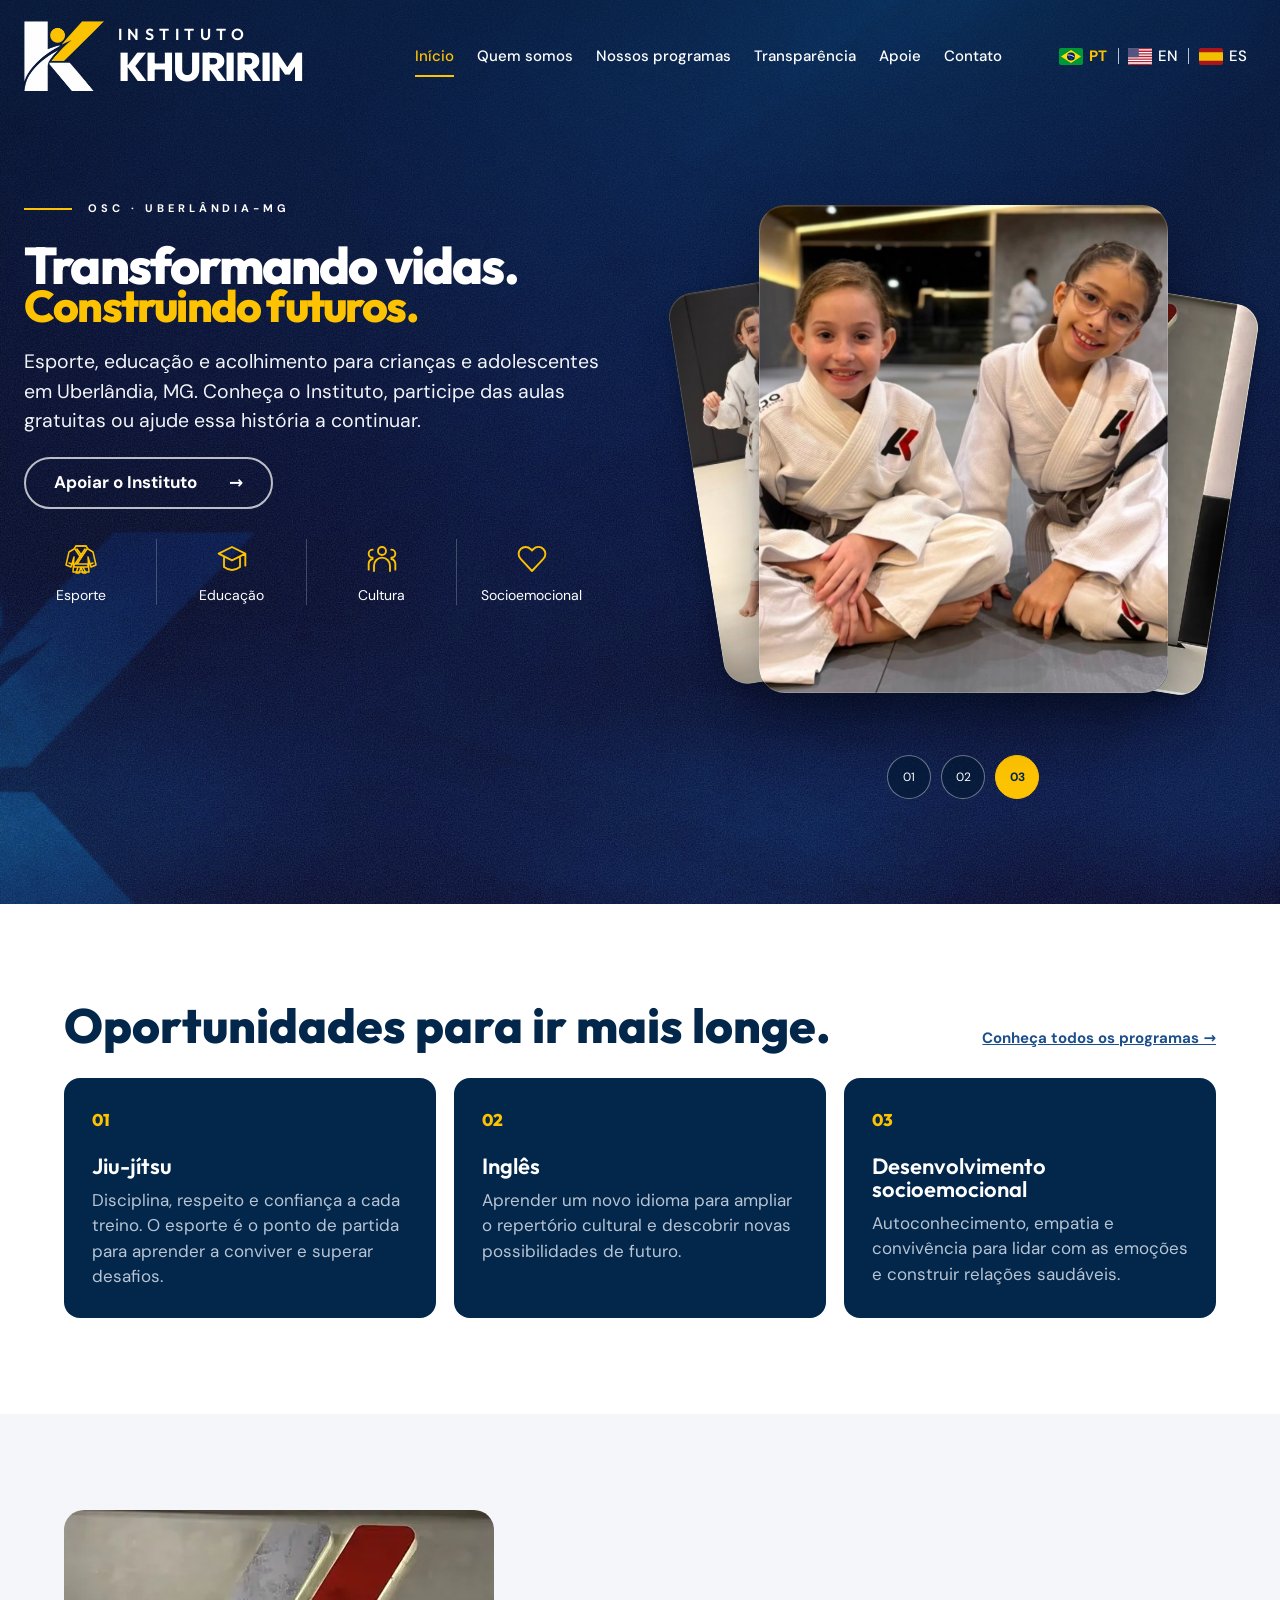
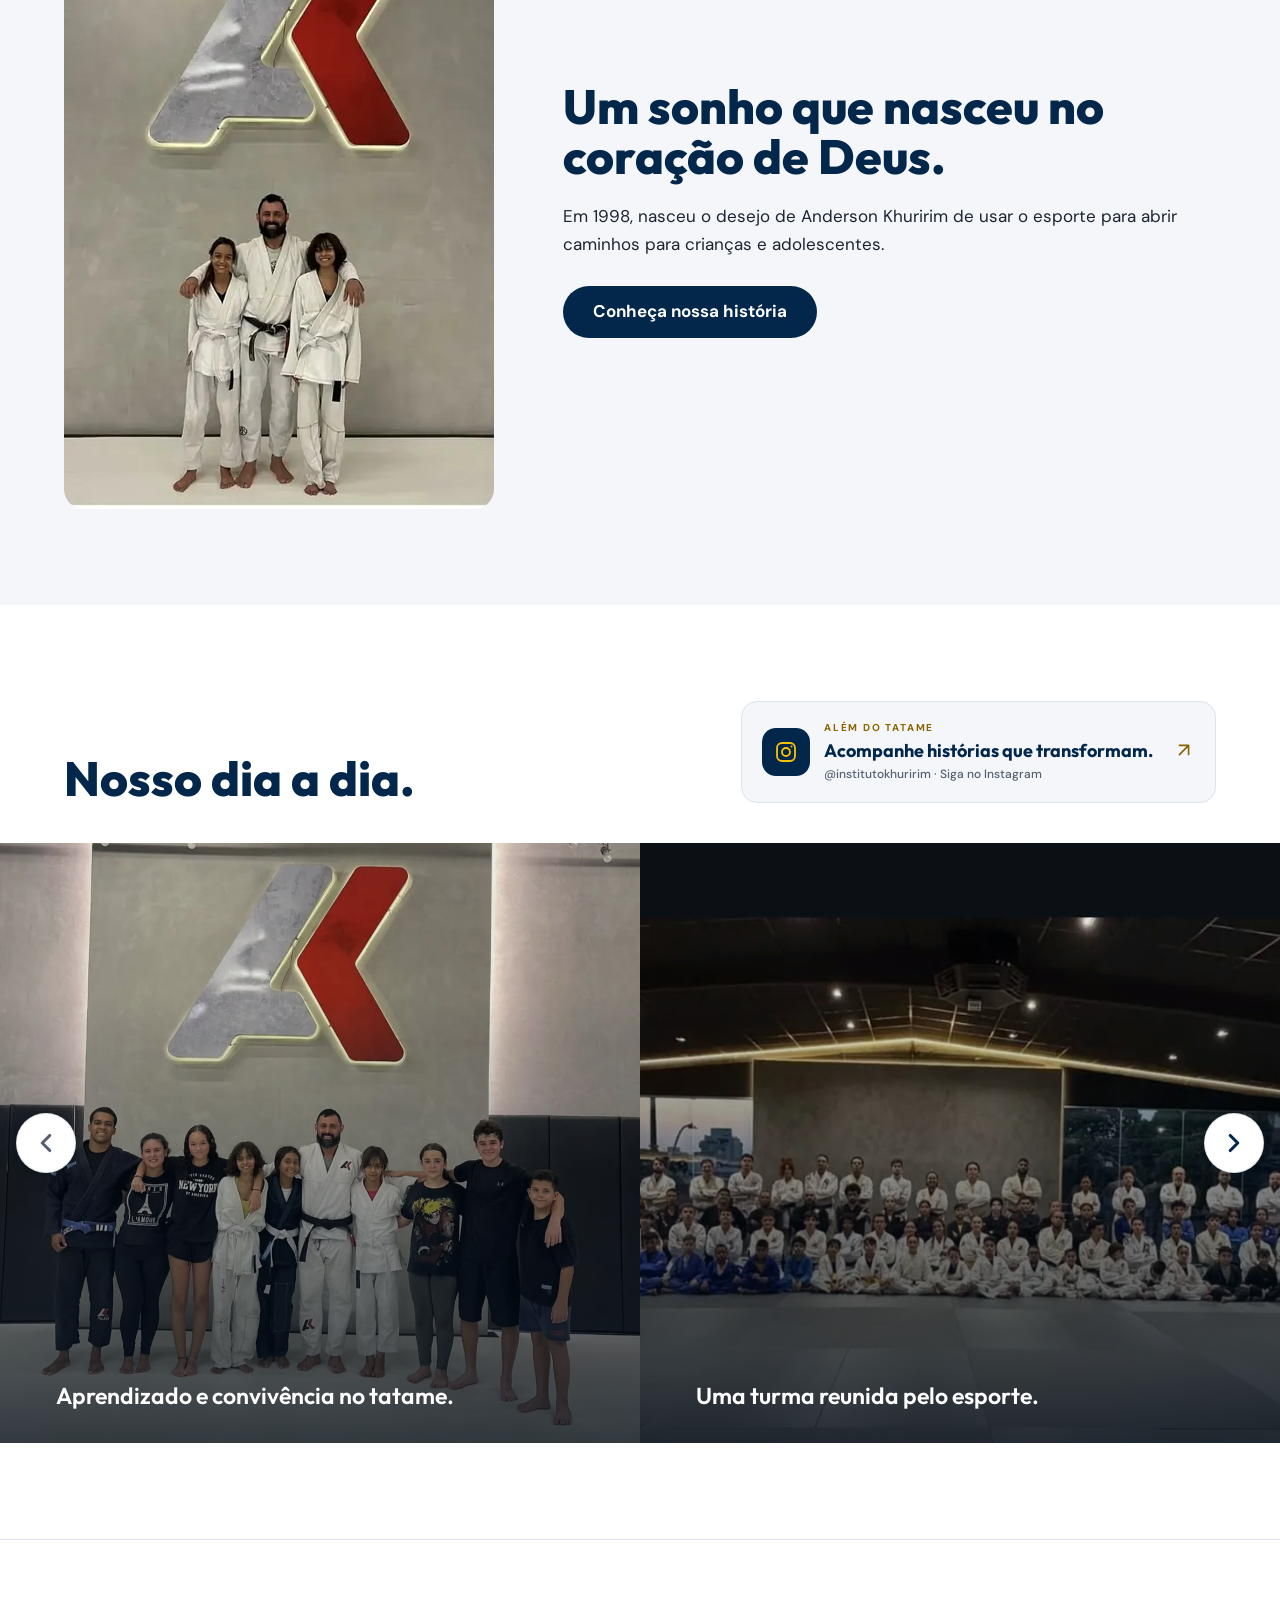
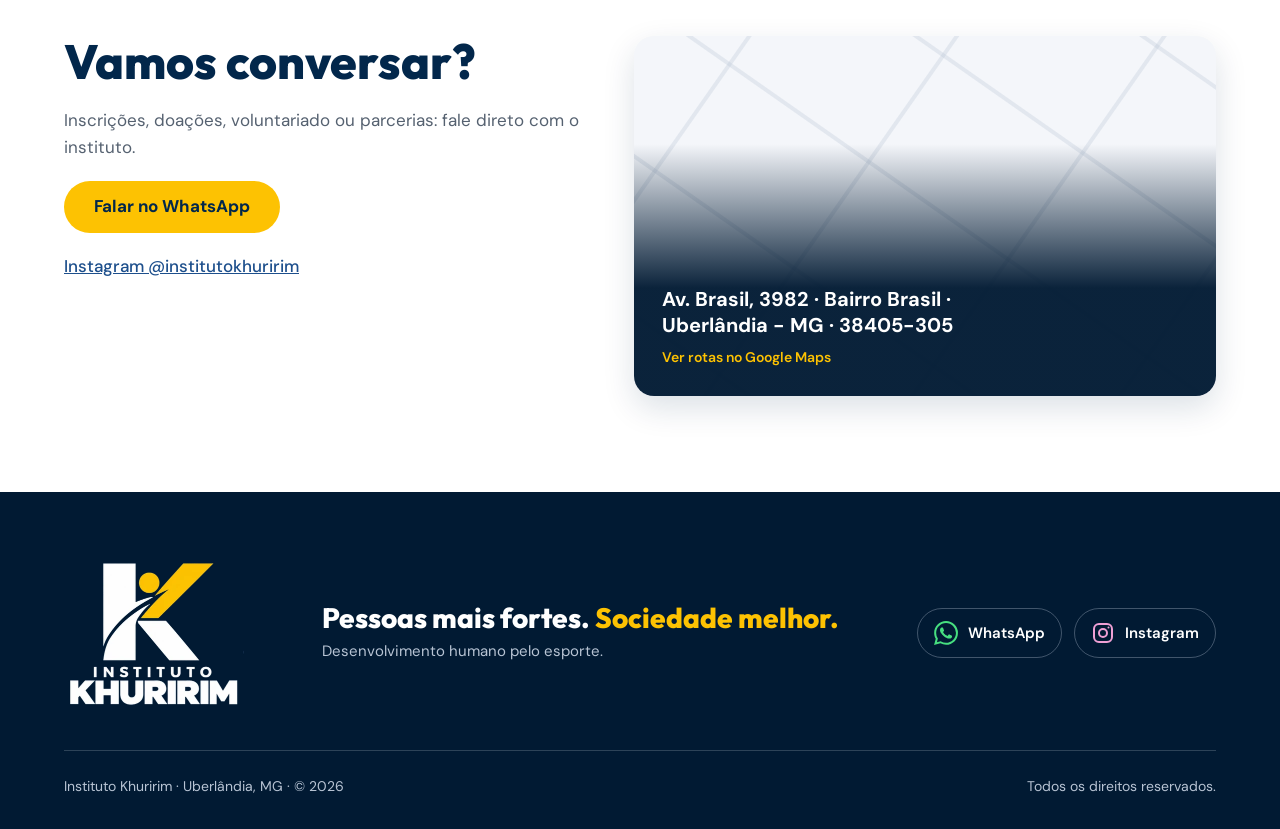
==== commit 80afced4: "fix: reposiciona quem somos no menu principal" ====
--- a/index.html
+++ b/index.html
@@ -82,8 +82,8 @@
       </button>
       <nav id="menu" class="nav" aria-label="Principal" data-i18n-aria-label="accessibility.1">
         <a href="./" data-i18n="text005">Início</a>
+        <a href="./quem-somos/" data-i18n="text006">Quem somos</a>
         <a href="./programas/" data-i18n="text007">Nossos programas</a>
-        <a href="./quem-somos/" data-i18n="text006">Quem somos</a>
         <a href="./transparencia/" data-i18n="text008">Transparência</a>
         <a href="./apoie/" data-i18n="text009">Apoie</a>
         <a href="./#contato" data-i18n="text010">Contato</a>
